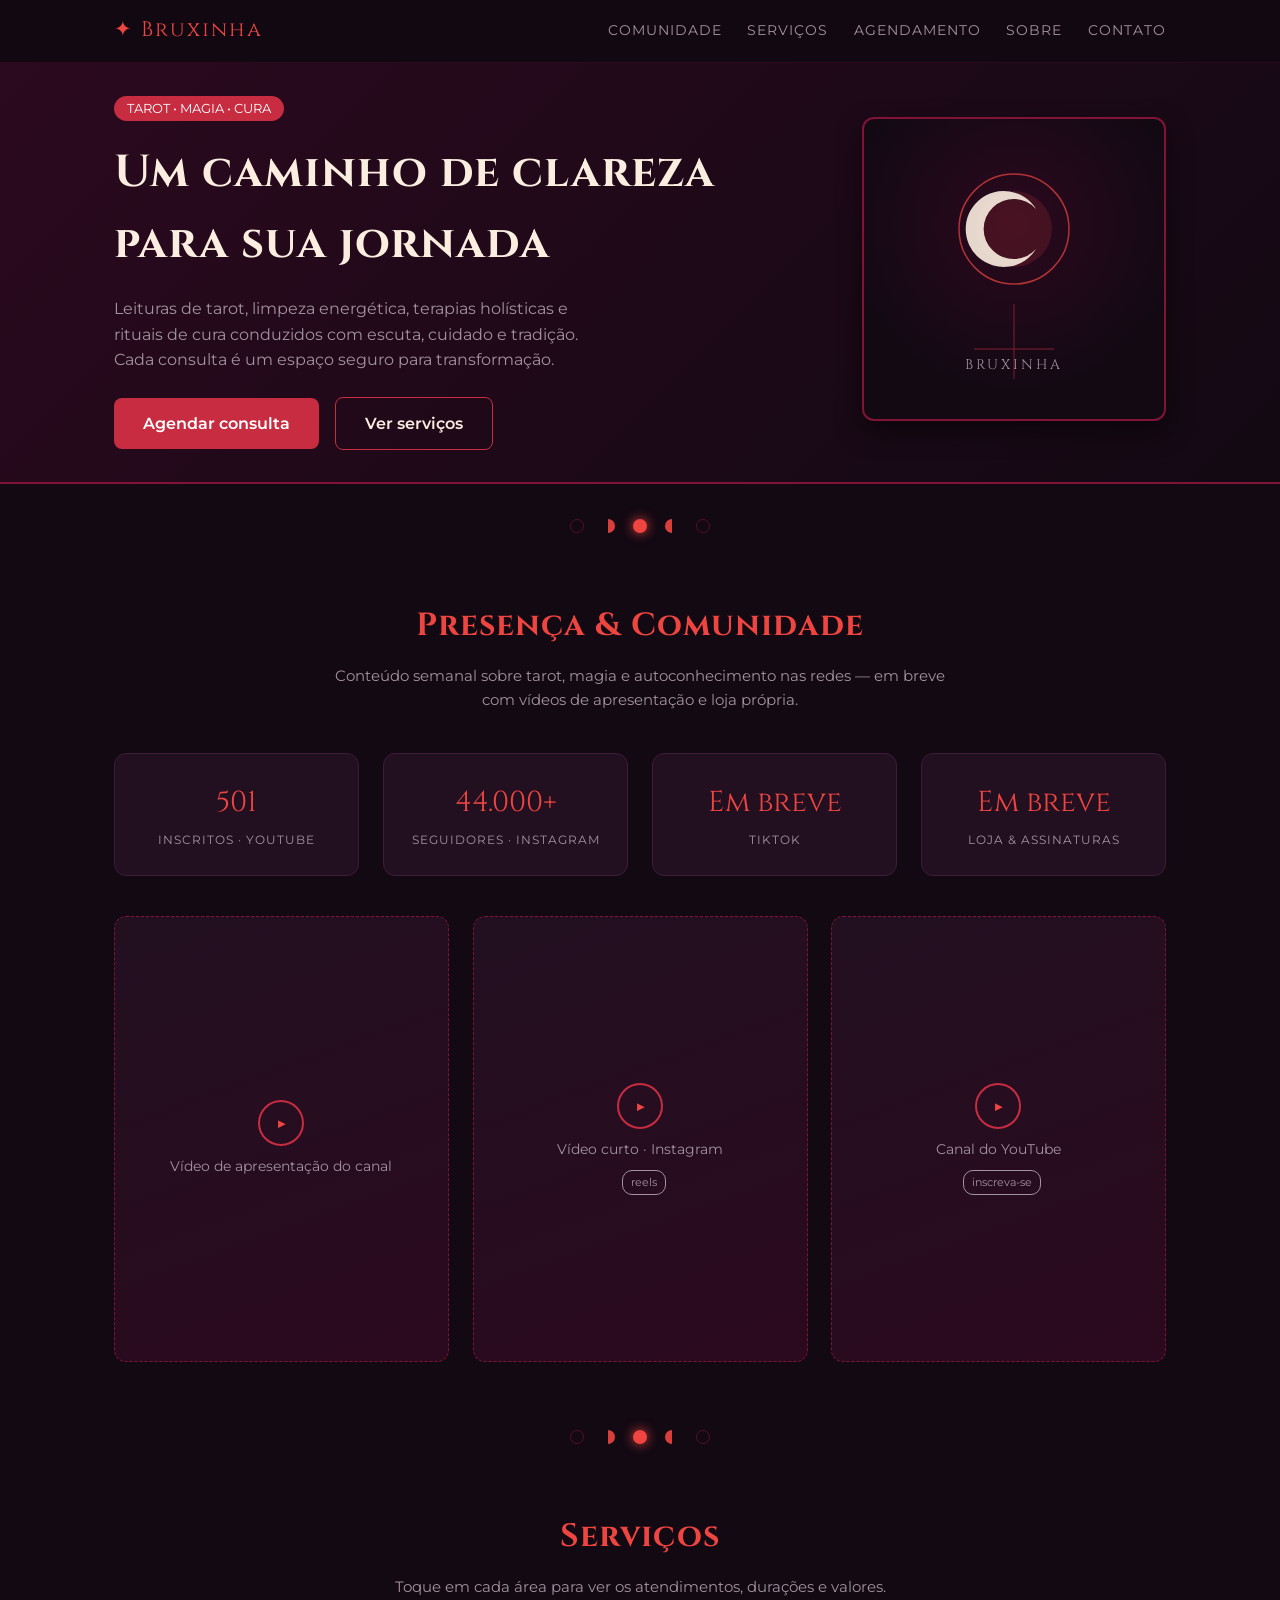
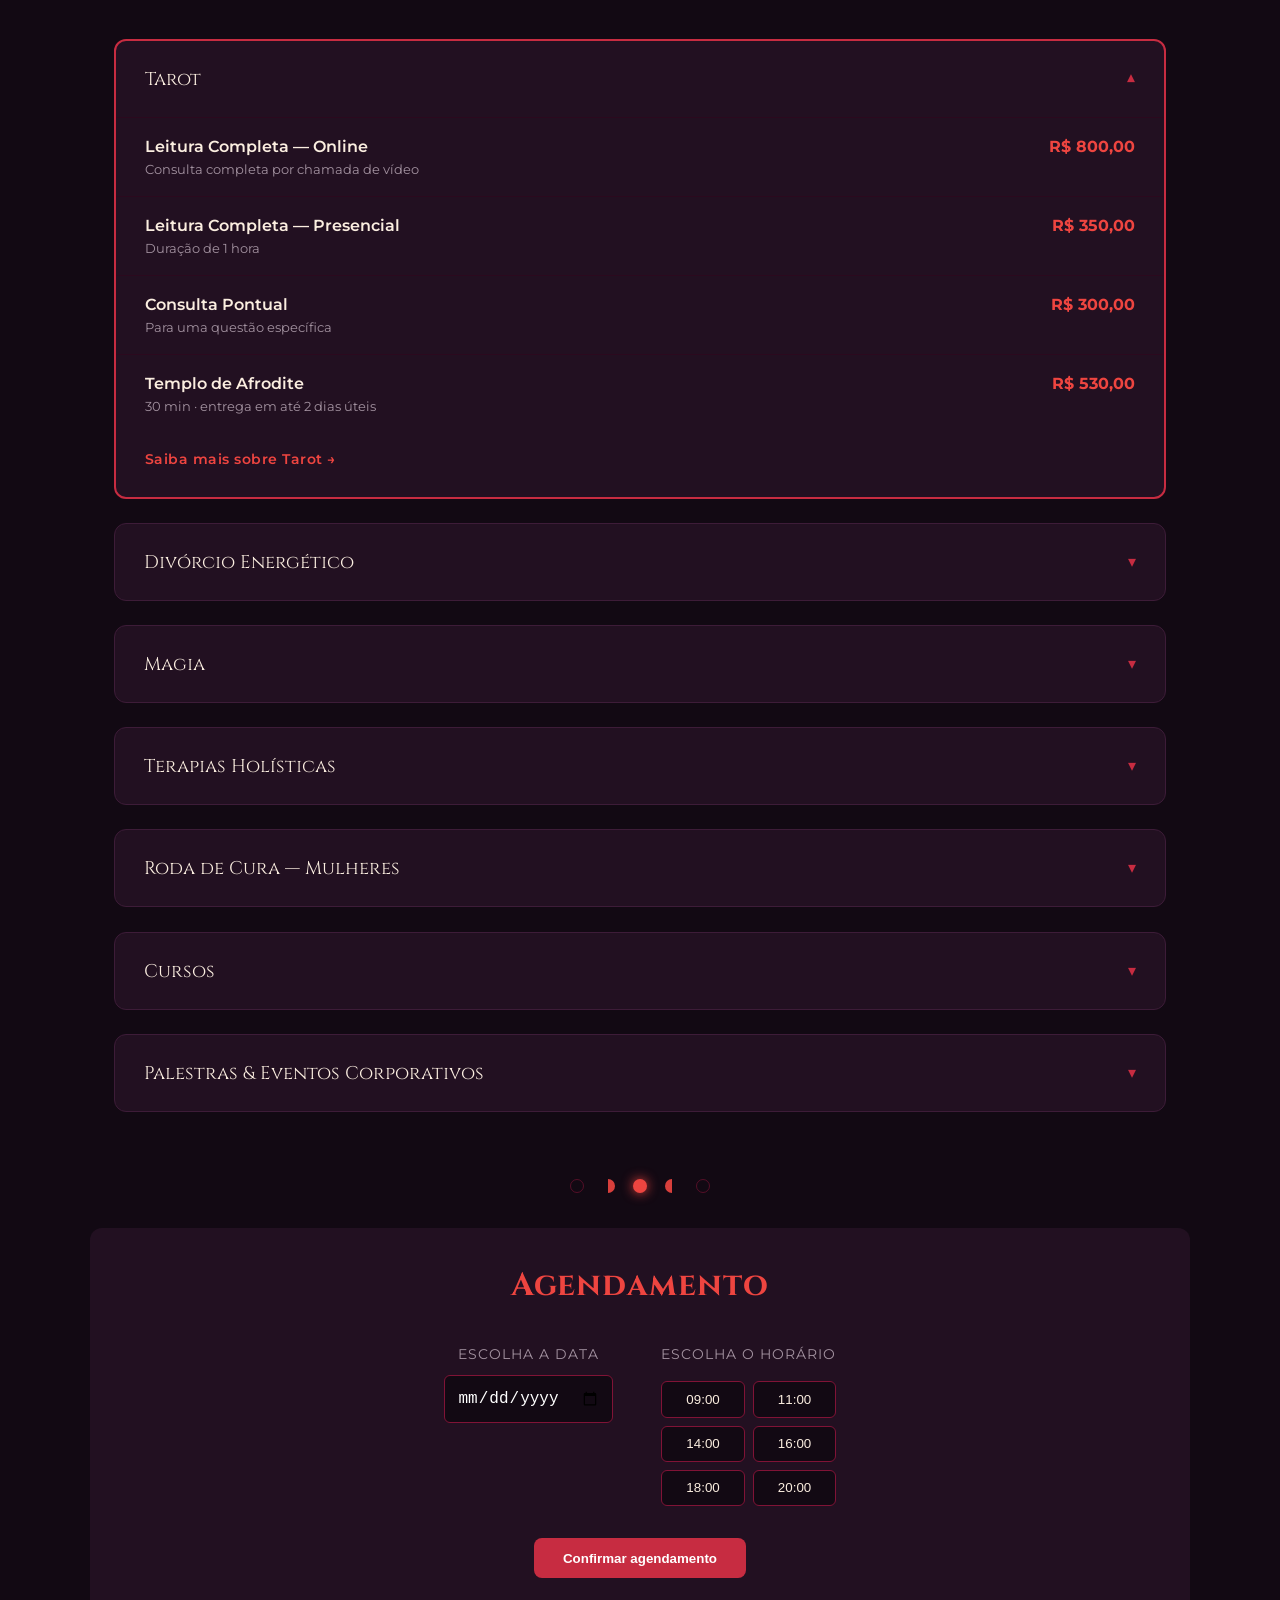
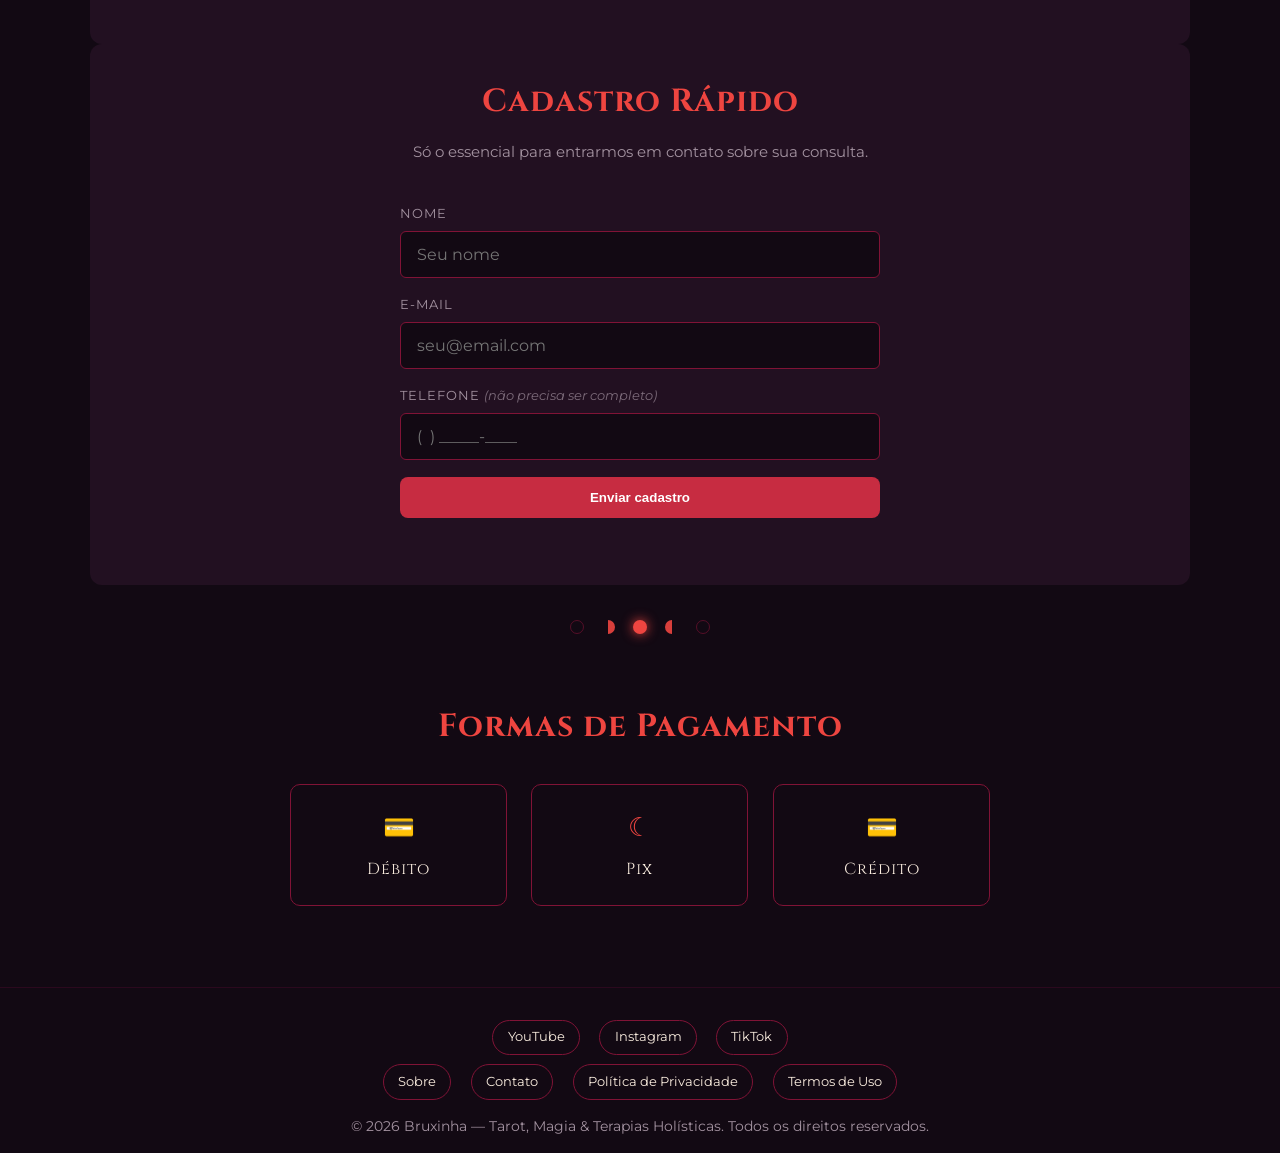
==== index.html @ 20f93f1f "Bruxinha front-end" ====
<!DOCTYPE html>
<html lang="pt-BR">
<head>
<meta charset="UTF-8">
<meta name="viewport" content="width=device-width, initial-scale=1.0">
<title>Bruxinha • Tarot, Magia & Terapias Holísticas</title>
<link rel="preconnect" href="https://fonts.googleapis.com">
<link href="https://fonts.googleapis.com/css2?family=Cinzel:wght@500;600;700&family=Montserrat:wght@400;500;600;700&display=swap" rel="stylesheet">
<link rel="stylesheet" href="style.css">
</head>
<body>

<header class="navbar">
  <div class="container">
    <div class="logo">✦ Bruxinha</div>
    <nav>
      <a href="#sobre">Comunidade</a>
      <a href="#servicos">Serviços</a>
      <a href="#agendamento">Agendamento</a>
      <a href="sobre.html">Sobre</a>
      <a href="contato.html">Contato</a>
    </nav>
  </div>
</header>

<!-- HERO / APRESENTAÇÃO -->
<section class="hero">
  <div class="container hero-content">
    <div class="hero-text">
      <span class="badge">Tarot • Magia • Cura</span>
      <h1>Um caminho de clareza para sua jornada</h1>
      <p style="color: var(--text-muted); max-width: 480px; margin-bottom: 1.5rem;">
        Leituras de tarot, limpeza energética, terapias holísticas e rituais de cura conduzidos com escuta,
        cuidado e tradição. Cada consulta é um espaço seguro para transformação.
      </p>
      <a href="#agendamento" class="btn-primary">Agendar consulta</a>
      <a href="#servicos" class="btn-secondary" style="margin-left: 0.8rem;">Ver serviços</a>
    </div>
    <div class="hero-image">
      <svg viewBox="0 0 300 300" width="100%" style="max-width:320px; border-radius:12px; border:2px solid var(--primary); box-shadow:0 10px 25px rgba(0,0,0,0.5); background: radial-gradient(circle at 50% 35%, #2b091e, #120913 70%);">
        <circle cx="150" cy="110" r="55" fill="none" stroke="#ee4540" stroke-width="1.5" opacity="0.7"/>
        <circle cx="150" cy="110" r="38" fill="#ee4540" opacity="0.15"/>
        <path d="M172 90 a38 38 0 1 0 0 40 a30 30 0 1 1 0 -40" fill="#fbeee0" opacity="0.9"/>
        <g stroke="#c72c41" stroke-width="1" opacity="0.6">
          <line x1="150" y1="185" x2="150" y2="260"/>
          <line x1="110" y1="230" x2="190" y2="230"/>
        </g>
        <text x="150" y="250" text-anchor="middle" font-family="Cinzel, serif" font-size="14" fill="#a392a0" letter-spacing="3">BRUXINHA</text>
      </svg>
    </div>
  </div>
</section>

<div class="moon-divider" aria-hidden="true">
  <span class="nova"></span><span class="crescente"></span><span class="cheia"></span><span class="minguante"></span><span class="nova"></span>
</div>

<!-- SOBRE / PRESENÇA DIGITAL -->
<section class="sobre container" id="sobre">
  <h2>Presença &amp; Comunidade</h2>
  <p class="secao-intro">Conteúdo semanal sobre tarot, magia e autoconhecimento nas redes — em breve com vídeos de apresentação e loja própria.</p>

  <div class="social-grid">
    <div class="social-card">
      <span class="numero" data-contador="501">501</span>
      <span class="rede">Inscritos · YouTube</span>
    </div>
    <div class="social-card">
      <span class="numero" data-contador="44000" data-contador-sufixo="+">44K</span>
      <span class="rede">Seguidores · Instagram</span>
    </div>
    <div class="social-card">
      <span class="numero">Em breve</span>
      <span class="rede">TikTok</span>
    </div>
    <div class="social-card">
      <span class="numero">Em breve</span>
      <span class="rede">Loja &amp; Assinaturas</span>
    </div>
  </div>

  <div class="video-grid">
    <div class="video-placeholder" data-video="https://youtu.be/aSD73FfRUK4?si=kQfmpgW71lmRr3pR" role="button" tabindex="0" aria-label="Abrir vídeo de apresentação do canal">
      <div class="play">▶</div>
      Vídeo de apresentação do canal
    </div>
    <div class="video-placeholder" data-video="https://www.instagram.com/bruxinhateresaferrini?igsh=dTQxaHF5ZGYxZDV3" role="button" tabindex="0" aria-label="Abrir perfil do Instagram">
      <div class="play">▶</div>
      Vídeo curto · Instagram <span class="status-em-breve">reels</span>
    </div>
    <div class="video-placeholder" data-video="https://youtube.com/@bruxinhateresaferrini?si=0c1Y6rR1ePp9T1QN" role="button" tabindex="0" aria-label="Abrir canal do YouTube">
      <div class="play">▶</div>
      Canal do YouTube <span class="status-em-breve">inscreva-se</span>
    </div>
  </div>
</section>

<div class="moon-divider" aria-hidden="true">
  <span class="nova"></span><span class="crescente"></span><span class="cheia"></span><span class="minguante"></span><span class="nova"></span>
</div>

<!-- SERVIÇOS -->
<section class="servicos container" id="servicos">
  <h2>Serviços</h2>
  <p class="secao-intro">Toque em cada área para ver os atendimentos, durações e valores.</p>

  <div class="cards-grid" id="lista-servicos" style="grid-template-columns: 1fr;">

    <!-- TAROT -->
    <div class="card-servico destaque">
      <button class="card-servico-header" data-toggle>
        Tarot
        <span class="chevron">▾</span>
      </button>
      <div class="sub-servicos">
        <div class="sub-item">
          <div><span class="nome-sub">Leitura Completa — Online</span><span class="detalhe-sub">Consulta completa por chamada de vídeo</span></div>
          <span class="preco-sub">R$ 800,00</span>
        </div>
        <div class="sub-item">
          <div><span class="nome-sub">Leitura Completa — Presencial</span><span class="detalhe-sub">Duração de 1 hora</span></div>
          <span class="preco-sub">R$ 350,00</span>
        </div>
        <div class="sub-item">
          <div><span class="nome-sub">Consulta Pontual</span><span class="detalhe-sub">Para uma questão específica</span></div>
          <span class="preco-sub">R$ 300,00</span>
        </div>
        <div class="sub-item">
          <div><span class="nome-sub">Templo de Afrodite</span><span class="detalhe-sub">30 min · entrega em até 2 dias úteis</span></div>
          <span class="preco-sub">R$ 530,00</span>
        </div>
        <a href="tarot.html" class="ver-mais">Saiba mais sobre Tarot →</a>
      </div>
    </div>

    <!-- DIVÓRCIO ENERGÉTICO -->
    <div class="card-servico">
      <button class="card-servico-header" data-toggle>
        Divórcio Energético
        <span class="chevron">▾</span>
      </button>
      <div class="sub-servicos">
        <div class="sub-item">
          <div><span class="nome-sub">Limpeza &amp; Divórcio de Campo Energético</span><span class="detalhe-sub">Trabalho conduzido ao longo de 23 dias</span></div>
          <span class="preco-sub">R$ 800,00</span>
        </div>
        <a href="divorcio-energetico.html" class="ver-mais">Saiba mais sobre Divórcio Energético →</a>
      </div>
    </div>

    <!-- MAGIA -->
    <div class="card-servico">
      <button class="card-servico-header" data-toggle>
        Magia
        <span class="chevron">▾</span>
      </button>
      <div class="sub-servicos">
        <div class="sub-item"><div><span class="nome-sub">Prosperidade</span></div><span class="preco-sub">Consultar</span></div>
        <div class="sub-item"><div><span class="nome-sub">Amor</span></div><span class="preco-sub">Consultar</span></div>
        <div class="sub-item"><div><span class="nome-sub">Saúde</span></div><span class="preco-sub">Consultar</span></div>
        <div class="sub-item"><div><span class="nome-sub">Banimento</span><span class="detalhe-sub">Descarga energética</span></div><span class="preco-sub">Consultar</span></div>
        <div class="aviso-magia">✳ Trabalhos de magia são realizados somente após consulta de Tarot.</div>
        <a href="magia.html" class="ver-mais">Saiba mais sobre Magia →</a>
      </div>
    </div>

    <!-- TERAPIAS HOLÍSTICAS -->
    <div class="card-servico">
      <button class="card-servico-header" data-toggle>
        Terapias Holísticas
        <span class="chevron">▾</span>
      </button>
      <div class="sub-servicos">
        <div class="sub-item"><div><span class="nome-sub">Reiki</span></div><span class="preco-sub">R$ 800,00 /sessão</span></div>
        <div class="sub-item"><div><span class="nome-sub">Terapia Floral</span></div><span class="preco-sub">R$ 800,00 /sessão</span></div>
        <div class="sub-item"><div><span class="nome-sub">Cromoterapia</span></div><span class="preco-sub">R$ 800,00 /sessão</span></div>
        <div class="sub-item"><div><span class="nome-sub">Equilíbrio de Chakras</span></div><span class="preco-sub">R$ 800,00 /sessão</span></div>
        <div class="aviso-magia">✳ Uma sessão pode englobar todas as técnicas acima.</div>
        <a href="terapias-holisticas.html" class="ver-mais">Saiba mais sobre Terapias Holísticas →</a>
      </div>
    </div>

    <!-- RODA DE CURA — MULHERES -->
    <div class="card-servico">
      <button class="card-servico-header" data-toggle>
        Roda de Cura — Mulheres
        <span class="chevron">▾</span>
      </button>
      <div class="sub-servicos">
        <div class="sub-item"><div><span class="nome-sub">Empoderamento</span></div><span class="preco-sub">R$ 800,00 /sessão</span></div>
        <div class="sub-item"><div><span class="nome-sub">Traumas Passados</span></div><span class="preco-sub">R$ 800,00 /sessão</span></div>
        <div class="sub-item"><div><span class="nome-sub">Relacionamento Abusivo</span></div><span class="preco-sub">R$ 800,00 /sessão</span></div>
        <div class="sub-item"><div><span class="nome-sub">Reprogramação Mental &amp; Ancestralidade</span></div><span class="preco-sub">R$ 800,00 /sessão</span></div>
        <div class="aviso-magia">✳ Uma sessão pode englobar todos os temas acima.</div>
        <a href="roda-de-cura-mulheres.html" class="ver-mais">Saiba mais sobre a Roda de Cura →</a>
      </div>
    </div>

    <!-- CURSOS -->
    <div class="card-servico">
      <button class="card-servico-header" data-toggle>
        Cursos
        <span class="chevron">▾</span>
      </button>
      <div class="sub-servicos">
        <div class="sub-item">
          <div><span class="nome-sub">Curso de Wicca</span><span class="detalhe-sub">Carga horária de 10 horas</span></div>
          <span class="preco-sub">R$ 6.200,00</span>
        </div>
        <div class="sub-item">
          <div><span class="nome-sub">Curso de Tarot</span><span class="detalhe-sub">Carga horária de 10 horas</span></div>
          <span class="preco-sub">R$ 6.200,00</span>
        </div>
        <a href="cursos.html" class="ver-mais">Saiba mais sobre os Cursos →</a>
      </div>
    </div>

    <!-- PALESTRAS E EVENTOS -->
    <div class="card-servico">
      <button class="card-servico-header" data-toggle>
        Palestras &amp; Eventos Corporativos
        <span class="chevron">▾</span>
      </button>
      <div class="sub-servicos">
        <div class="sub-item">
          <div><span class="nome-sub">Palestra / Evento Corporativo</span><span class="detalhe-sub">Evento de 6 horas</span></div>
          <span class="preco-sub">R$ 8.000,00</span>
        </div>
        <a href="palestras-eventos.html" class="ver-mais">Saiba mais sobre Palestras &amp; Eventos →</a>
      </div>
    </div>

  </div>
</section>

<div class="moon-divider" aria-hidden="true">
  <span class="nova"></span><span class="crescente"></span><span class="cheia"></span><span class="minguante"></span><span class="nova"></span>
</div>

<!-- AGENDAMENTO -->
<section class="agendamento container" id="agendamento">
  <h2>Agendamento</h2>
  <div class="agenda-wrapper">
    <div>
      <label for="data-consulta" style="display:block; margin-bottom:0.6rem; font-size:0.85rem; color:var(--text-muted); text-transform:uppercase; letter-spacing:1px;">Escolha a data</label>
      <input type="date" id="data-consulta" class="input-date">
    </div>
    <div>
      <label style="display:block; margin-bottom:0.6rem; font-size:0.85rem; color:var(--text-muted); text-transform:uppercase; letter-spacing:1px;">Escolha o horário</label>
      <div class="horarios-grid" id="horarios">
        <button type="button" class="btn-horario">09:00</button>
        <button type="button" class="btn-horario">11:00</button>
        <button type="button" class="btn-horario">14:00</button>
        <button type="button" class="btn-horario">16:00</button>
        <button type="button" class="btn-horario">18:00</button>
        <button type="button" class="btn-horario">20:00</button>
      </div>
    </div>
  </div>
  <button type="button" class="btn-confirmar" id="btn-confirmar-agenda">Confirmar agendamento</button>
  <p id="msg-agenda" style="margin-top:1rem; color: var(--gold); font-size:0.9rem; min-height: 1.2em;"></p>
</section>

<!-- CADASTRO -->
<section class="cadastro container" id="cadastro">
  <h2 style="text-align:center; margin-bottom:2rem; font-size:2rem; color:var(--gold);">Cadastro Rápido</h2>
  <p class="secao-intro">Só o essencial para entrarmos em contato sobre sua consulta.</p>
  <form class="form-cadastro" id="form-cadastro">
    <div class="form-group">
      <label for="nome">Nome</label>
      <input type="text" id="nome" name="nome" placeholder="Seu nome" required>
    </div>
    <div class="form-group">
      <label for="email">E-mail</label>
      <input type="email" id="email" name="email" placeholder="seu@email.com" required>
    </div>
    <div class="form-group">
      <label for="telefone">Telefone <span class="opcional">(não precisa ser completo)</span></label>
      <input type="tel" id="telefone" name="telefone" placeholder="(  ) _____-____">
    </div>
    <button type="submit" class="btn-primary">Enviar cadastro</button>
    <p id="msg-cadastro" style="color: var(--gold); font-size:0.9rem; min-height: 1.2em;"></p>
  </form>
</section>

<div class="moon-divider" aria-hidden="true">
  <span class="nova"></span><span class="crescente"></span><span class="cheia"></span><span class="minguante"></span><span class="nova"></span>
</div>

<!-- PAGAMENTO -->
<section class="container" id="pagamento">
  <h2 style="text-align:center; margin-bottom:2rem; font-size:2rem; color:var(--gold);">Formas de Pagamento</h2>
  <div class="payment-grid">
    <div class="payment-card">
      <span class="icone">💳</span>
      <span class="metodo">Débito</span>
    </div>
    <div class="payment-card">
      <span class="icone">☾</span>
      <span class="metodo">Pix</span>
    </div>
    <div class="payment-card">
      <span class="icone">💳</span>
      <span class="metodo">Crédito</span>
    </div>
  </div>
</section>

<footer>
  <div class="footer-socials">
    <a href="https://youtube.com/@bruxinhateresaferrini?si=0c1Y6rR1ePp9T1QN" target="_blank" rel="noopener">YouTube</a>
    <a href="https://www.instagram.com/bruxinhateresaferrini?igsh=dTQxaHF5ZGYxZDV3" target="_blank" rel="noopener">Instagram</a>
    <a href="https://www.tiktok.com/" target="_blank" rel="noopener">TikTok</a>
  </div>
  <div class="footer-socials" style="margin-top: -0.4rem;">
    <a href="sobre.html">Sobre</a>
    <a href="contato.html">Contato</a>
    <a href="privacidade.html">Política de Privacidade</a>
    <a href="termos.html">Termos de Uso</a>
  </div>
  <div class="container" style="padding: 0;">
    &copy; <span id="ano"></span> Bruxinha — Tarot, Magia &amp; Terapias Holísticas. Todos os direitos reservados.
  </div>
</footer>

<script src="script.js" defer></script>

</body>
</html>
---- style.css ----
/* RESET E VARIÁVEIS DE COR */
* {
  margin: 0;
  padding: 0;
  box-sizing: border-box;
}

:root {
  --bg-dark: #120913;
  --bg-card: #221021;
  --primary: #801336;
  --accent: #c72c41;
  --gold: #ee4540;
  --text-light: #fbeee0;
  --text-muted: #a392a0;
  --font-heading: 'Cinzel', serif;
  --font-body: 'Montserrat', sans-serif;
}

body {
  background-color: var(--bg-dark);
  color: var(--text-light);
  font-family: var(--font-body);
  line-height: 1.6;
}

.container {
  max-width: 1100px;
  margin: 0 auto;
  padding: 2rem 1.5rem;
}

h1, h2, h3 {
  font-family: var(--font-heading);
  letter-spacing: 1px;
}

/* HERO SECTION */
.hero {
  background: linear-gradient(135deg, #2b091e 0%, var(--bg-dark) 100%);
  border-bottom: 2px solid var(--primary);
}

.hero-content {
  display: flex;
  align-items: center;
  justify-content: space-between;
  gap: 2rem;
  flex-wrap: wrap;
}

.hero-text {
  flex: 1;
  min-width: 300px;
}

.hero-text h1 {
  font-size: 2.8rem;
  color: var(--text-light);
  margin: 1rem 0;
}

.badge {
  background-color: var(--accent);
  color: #fff;
  padding: 0.3rem 0.8rem;
  border-radius: 20px;
  font-size: 0.8rem;
  text-transform: uppercase;
}

.hero-image img {
  width: 100%;
  max-width: 350px;
  border-radius: 12px;
  box-shadow: 0 10px 25px rgba(0,0,0,0.5);
  border: 2px solid var(--primary);
}

/* BOTOES */
.btn-primary, .btn-secondary, .btn-confirmar {
  display: inline-block;
  padding: 0.8rem 1.8rem;
  border-radius: 8px;
  text-decoration: none;
  font-weight: 600;
  transition: 0.3s;
  cursor: pointer;
  border: none;
}

.btn-primary, .btn-confirmar {
  background-color: var(--accent);
  color: #fff;
}

.btn-primary:hover, .btn-confirmar:hover {
  background-color: var(--gold);
}

.btn-secondary {
  background-color: transparent;
  color: var(--text-light);
  border: 1px solid var(--accent);
}

.btn-secondary:hover {
  background-color: var(--accent);
}

/* CARDS DE SERVIÇOS */
.servicos h2, .sobre h2, .agendamento h2 {
  text-align: center;
  margin-bottom: 2rem;
  font-size: 2rem;
  color: var(--gold);
}

.cards-grid {
  display: grid;
  grid-template-columns: repeat(auto-fit, minmax(280px, 1fr));
  gap: 1.5rem;
}

.card {
  background-color: var(--bg-card);
  padding: 2rem;
  border-radius: 12px;
  border: 1px solid #3d1c38;
  display: flex;
  flex-direction: column;
  justify-content: space-between;
  position: relative;
}

.card.destaque {
  border: 2px solid var(--accent);
  transform: scale(1.02);
}

.tag-pop {
  position: absolute;
  top: -12px;
  right: 20px;
  background-color: var(--accent);
  font-size: 0.75rem;
  padding: 0.2rem 0.6rem;
  border-radius: 10px;
}

.card h3 { margin-bottom: 0.8rem; }
.card .descricao { color: var(--text-muted); font-size: 0.95rem; margin-bottom: 1rem; }
.card .duracao { display: block; font-size: 0.85rem; margin-bottom: 0.5rem; }
.card .preco { font-size: 1.6rem; font-weight: 700; color: var(--gold); margin-bottom: 1.5rem; }

/* AGENDAMENTO */
.agendamento {
  background-color: var(--bg-card);
  border-radius: 12px;
  text-align: center;
}

.agenda-wrapper {
  display: flex;
  justify-content: center;
  gap: 3rem;
  flex-wrap: wrap;
  margin-bottom: 2rem;
}

.input-date {
  padding: 0.8rem;
  border-radius: 6px;
  border: 1px solid var(--primary);
  background-color: var(--bg-dark);
  color: #fff;
  font-size: 1rem;
}

.horarios-grid {
  display: grid;
  grid-template-columns: repeat(2, 1fr);
  gap: 0.5rem;
  margin-top: 1rem;
}

.btn-horario {
  padding: 0.6rem 1rem;
  background-color: var(--bg-dark);
  border: 1px solid var(--primary);
  color: var(--text-light);
  border-radius: 6px;
  cursor: pointer;
}

.btn-horario:hover, .btn-horario:focus {
  background-color: var(--accent);
  border-color: var(--accent);
}

/* FOOTER */
footer {
  text-align: center;
  font-size: 0.85rem;
  color: var(--text-muted);
  border-top: 1px solid #2b091e;
  margin-top: 3rem;
  padding: 2rem 1.5rem 1rem;
}

footer .footer-socials {
  display: flex;
  justify-content: center;
  gap: 1.2rem;
  margin-bottom: 1rem;
}

footer .footer-socials a {
  color: var(--text-light);
  text-decoration: none;
  border: 1px solid var(--primary);
  padding: 0.4rem 0.9rem;
  border-radius: 20px;
  font-size: 0.8rem;
  transition: 0.3s;
}

footer .footer-socials a:hover {
  background-color: var(--primary);
}

/* ================================
   EXTENSÕES — NAV
=================================== */
.navbar {
  position: sticky;
  top: 0;
  z-index: 50;
  background-color: rgba(18, 9, 19, 0.9);
  backdrop-filter: blur(6px);
  border-bottom: 1px solid #2b091e;
}

.navbar .container {
  padding: 0.9rem 1.5rem;
  display: flex;
  align-items: center;
  justify-content: space-between;
  gap: 1rem;
  flex-wrap: wrap;
}

.navbar .logo {
  font-family: var(--font-heading);
  font-size: 1.3rem;
  color: var(--gold);
  letter-spacing: 2px;
}

.navbar nav {
  display: flex;
  gap: 1.6rem;
  flex-wrap: wrap;
}

.navbar nav a {
  color: var(--text-muted);
  text-decoration: none;
  font-size: 0.85rem;
  text-transform: uppercase;
  letter-spacing: 1px;
  transition: 0.3s;
}

.navbar nav a:hover {
  color: var(--gold);
}

/* ================================
   DIVISOR DE FASES DA LUA (assinatura)
=================================== */
.moon-divider {
  display: flex;
  justify-content: center;
  align-items: center;
  gap: 1.1rem;
  padding: 2.2rem 0;
}

.moon-divider span {
  width: 14px;
  height: 14px;
  border-radius: 50%;
  background: var(--gold);
  opacity: 0.25;
}

.moon-divider span.cheia { opacity: 1; box-shadow: 0 0 12px var(--gold); }
.moon-divider span.crescente { background: linear-gradient(90deg, transparent 50%, var(--gold) 50%); opacity: 0.9;}
.moon-divider span.minguante { background: linear-gradient(270deg, transparent 50%, var(--gold) 50%); opacity: 0.9;}
.moon-divider span.nova { background: transparent; border: 1px solid var(--primary); opacity: 0.6; }

/* ================================
   SOBRE / PRESENÇA DIGITAL
=================================== */
.social-grid {
  display: grid;
  grid-template-columns: repeat(auto-fit, minmax(220px, 1fr));
  gap: 1.5rem;
  margin-bottom: 2.5rem;
}

.social-card {
  background-color: var(--bg-card);
  border: 1px solid #3d1c38;
  border-radius: 12px;
  padding: 1.6rem;
  text-align: center;
}

.social-card .numero {
  font-family: var(--font-heading);
  font-size: 1.8rem;
  color: var(--gold);
  display: block;
}

.social-card .rede {
  text-transform: uppercase;
  letter-spacing: 1px;
  font-size: 0.75rem;
  color: var(--text-muted);
  display: block;
  margin-top: 0.3rem;
}

.video-grid {
  display: grid;
  grid-template-columns: repeat(auto-fit, minmax(240px, 1fr));
  gap: 1.5rem;
}

.video-placeholder {
  aspect-ratio: 9 / 12;
  background: linear-gradient(160deg, var(--bg-card), #2b091e);
  border: 1px dashed var(--primary);
  border-radius: 12px;
  display: flex;
  align-items: center;
  justify-content: center;
  flex-direction: column;
  gap: 0.6rem;
  color: var(--text-muted);
  font-size: 0.85rem;
  text-align: center;
  padding: 1rem;
}

.video-placeholder .play {
  width: 46px;
  height: 46px;
  border-radius: 50%;
  border: 2px solid var(--accent);
  display: flex;
  align-items: center;
  justify-content: center;
  color: var(--gold);
  font-size: 1.1rem;
}

/* ================================
   ACCORDION DE SERVIÇOS
=================================== */
.card-servico {
  background-color: var(--bg-card);
  border: 1px solid #3d1c38;
  border-radius: 12px;
  overflow: hidden;
}

.card-servico.destaque { border: 2px solid var(--accent); }

.card-servico-header {
  width: 100%;
  background: none;
  border: none;
  color: var(--text-light);
  padding: 1.6rem 1.8rem;
  display: flex;
  align-items: center;
  justify-content: space-between;
  cursor: pointer;
  text-align: left;
  font-family: var(--font-heading);
  font-size: 1.15rem;
}

.card-servico-header .chevron {
  color: var(--accent);
  transition: transform 0.3s ease;
  font-size: 1rem;
}

.card-servico.aberto .chevron { transform: rotate(180deg); }

.card-servico .nota {
  display: block;
  font-family: var(--font-body);
  font-size: 0.78rem;
  color: var(--text-muted);
  font-weight: 400;
  margin-top: 0.3rem;
  letter-spacing: 0;
  text-transform: none;
}

.sub-servicos {
  max-height: 0;
  overflow: hidden;
  transition: max-height 0.4s ease;
}

.card-servico.aberto .sub-servicos {
  max-height: 1200px;
}

.sub-item {
  padding: 1rem 1.8rem;
  border-top: 1px solid #2b091e;
  display: flex;
  justify-content: space-between;
  align-items: baseline;
  gap: 1rem;
  flex-wrap: wrap;
}

.sub-item .nome-sub {
  font-weight: 600;
}

.sub-item .detalhe-sub {
  color: var(--text-muted);
  font-size: 0.8rem;
  display: block;
}

.sub-item .preco-sub {
  color: var(--gold);
  font-weight: 700;
  white-space: nowrap;
}

.aviso-magia {
  padding: 1rem 1.8rem 1.4rem;
  color: var(--accent);
  font-size: 0.8rem;
  font-style: italic;
  border-top: 1px solid #2b091e;
}

.ver-mais {
  display: block;
  padding: 1rem 1.8rem 1.6rem;
  color: var(--gold);
  font-size: 0.85rem;
  text-decoration: none;
  font-weight: 600;
  letter-spacing: 0.5px;
}

.ver-mais:hover { text-decoration: underline; }

/* ================================
   FORMULÁRIO DE CADASTRO
=================================== */
.cadastro {
  background-color: var(--bg-card);
  border-radius: 12px;
}

.form-cadastro {
  max-width: 480px;
  margin: 0 auto;
  display: flex;
  flex-direction: column;
  gap: 1.1rem;
}

.form-group {
  display: flex;
  flex-direction: column;
  gap: 0.4rem;
  text-align: left;
}

.form-group label {
  font-size: 0.8rem;
  text-transform: uppercase;
  letter-spacing: 1px;
  color: var(--text-muted);
}

.form-group input {
  padding: 0.8rem 1rem;
  border-radius: 6px;
  border: 1px solid var(--primary);
  background-color: var(--bg-dark);
  color: var(--text-light);
  font-family: var(--font-body);
  font-size: 1rem;
}

.form-group input:focus {
  outline: none;
  border-color: var(--accent);
}

.form-group .opcional {
  font-style: italic;
  text-transform: none;
  letter-spacing: 0;
  opacity: 0.7;
}

/* ================================
   PAGAMENTO
=================================== */
.payment-grid {
  display: grid;
  grid-template-columns: repeat(auto-fit, minmax(180px, 1fr));
  gap: 1.5rem;
  max-width: 700px;
  margin: 0 auto;
}

.payment-card {
  background-color: var(--bg-dark);
  border: 1px solid var(--primary);
  border-radius: 10px;
  padding: 1.4rem;
  text-align: center;
}

.payment-card .icone {
  font-size: 1.6rem;
  color: var(--gold);
  display: block;
  margin-bottom: 0.5rem;
}

.payment-card .metodo {
  font-family: var(--font-heading);
  letter-spacing: 1px;
}

/* ================================
   UTILIDADES / RESPONSIVO
=================================== */
.secao-intro {
  text-align: center;
  color: var(--text-muted);
  max-width: 620px;
  margin: -1.2rem auto 2.5rem;
  font-size: 0.95rem;
}

.status-em-breve {
  font-size: 0.7rem;
  color: var(--text-muted);
  border: 1px solid var(--text-muted);
  padding: 0.15rem 0.5rem;
  border-radius: 10px;
  margin-left: 0.5rem;
}

/* ================================
   MENU MOBILE (hambúrguer)
=================================== */
.menu-toggle {
  display: none;
  flex-direction: column;
  gap: 5px;
  background: none;
  border: none;
  cursor: pointer;
  padding: 6px;
}

.menu-toggle span {
  display: block;
  width: 24px;
  height: 2px;
  background-color: var(--gold);
  border-radius: 2px;
  transition: transform 0.3s ease, opacity 0.3s ease;
}

@media (max-width: 780px) {
  .menu-toggle {
    display: flex;
  }

  .navbar nav {
    display: none;
    flex-direction: column;
    width: 100%;
    gap: 0.4rem;
    padding: 0.8rem 0 0.4rem;
  }

  .menu-aberto .navbar nav {
    display: flex;
  }

  .menu-aberto .menu-toggle span:nth-child(1) { transform: translateY(7px) rotate(45deg); }
  .menu-aberto .menu-toggle span:nth-child(2) { opacity: 0; }
  .menu-aberto .menu-toggle span:nth-child(3) { transform: translateY(-7px) rotate(-45deg); }
}

/* ================================
   SCROLL REVEAL
=================================== */
.reveal {
  opacity: 0;
  transform: translateY(24px);
  transition: opacity 0.7s ease, transform 0.7s ease;
  will-change: opacity, transform;
}

.reveal-visivel {
  opacity: 1;
  transform: translateY(0);
}

/* ================================
   MODAL DE VÍDEO
=================================== */
.modal-video {
  display: none;
  position: fixed;
  inset: 0;
  z-index: 200;
  background-color: rgba(10, 4, 12, 0.92);
  backdrop-filter: blur(4px);
  align-items: center;
  justify-content: center;
  padding: 1.5rem;
}

.modal-video.aberto {
  display: flex;
  animation: modalFadeIn 0.3s ease;
}

@keyframes modalFadeIn {
  from { opacity: 0; }
  to { opacity: 1; }
}

.modal-video-content {
  position: relative;
  width: 100%;
  max-width: 860px;
  background-color: var(--bg-card);
  border: 1px solid var(--primary);
  border-radius: 14px;
  padding: 1rem;
  box-shadow: 0 20px 60px rgba(0, 0, 0, 0.6);
}

.modal-video-close {
  position: absolute;
  top: -16px;
  right: -16px;
  width: 38px;
  height: 38px;
  border-radius: 50%;
  background-color: var(--accent);
  border: 2px solid var(--bg-card);
  color: #fff;
  font-size: 1.3rem;
  line-height: 1;
  cursor: pointer;
  z-index: 2;
  transition: background-color 0.3s ease, transform 0.3s ease;
}

.modal-video-close:hover {
  background-color: var(--gold);
  transform: rotate(90deg);
}

.modal-video-embed {
  position: relative;
  aspect-ratio: 16 / 9;
  border-radius: 8px;
  overflow: hidden;
  background-color: #000;
}

.modal-video-embed iframe {
  position: absolute;
  inset: 0;
  width: 100%;
  height: 100%;
  border: 0;
}

.modal-video-error {
  color: var(--text-muted);
  text-align: center;
  padding: 2rem;
}

/* ================================
   BOTÃO VOLTAR AO TOPO
=================================== */
.btn-topo {
  position: fixed;
  right: 1.4rem;
  bottom: 1.4rem;
  width: 46px;
  height: 46px;
  border-radius: 50%;
  background-color: var(--accent);
  color: #fff;
  font-size: 1.2rem;
  border: 2px solid var(--gold);
  cursor: pointer;
  opacity: 0;
  visibility: hidden;
  transform: translateY(12px);
  transition: opacity 0.3s ease, transform 0.3s ease, visibility 0.3s ease;
  z-index: 150;
  box-shadow: 0 8px 20px rgba(0, 0, 0, 0.4);
}

.btn-topo.visivel {
  opacity: 1;
  visibility: visible;
  transform: translateY(0);
}

.btn-topo:hover {
  background-color: var(--gold);
  border-color: var(--accent);
}

/* ================================
   HORÁRIO SELECIONADO
=================================== */
.btn-horario.selecionado {
  background-color: var(--accent);
  border-color: var(--accent);
  color: #fff;
  box-shadow: 0 0 0 2px rgba(199, 44, 65, 0.35);
}

/* ================================
   VÍDEO PLACEHOLDER CLICÁVEL
=================================== */
.video-placeholder {
  cursor: pointer;
  transition: transform 0.3s ease, border-color 0.3s ease, box-shadow 0.3s ease;
}

.video-placeholder:hover,
.video-placeholder:focus-visible {
  border-color: var(--accent);
  border-style: solid;
  transform: translateY(-4px);
  box-shadow: 0 12px 28px rgba(0, 0, 0, 0.45);
  outline: none;
}

.video-placeholder:hover .play {
  background-color: var(--accent);
  color: #fff;
  transform: scale(1.1);
}

.video-placeholder .play {
  transition: background-color 0.3s ease, transform 0.3s ease, color 0.3s ease;
}

/* ================================
   CONTEÚDO EDUCACIONAL DAS PÁGINAS
=================================== */
.secao-titulo {
  color: var(--gold);
  font-size: 1.7rem;
  margin: 2.6rem 0 0.6rem;
}

.artigo-lead {
  color: var(--text-muted);
  font-size: 1.02rem;
  line-height: 1.75;
  margin-bottom: 1.5rem;
}

.bloco {
  background-color: var(--bg-card);
  border: 1px solid #3d1c38;
  border-radius: 12px;
  padding: 1.6rem 1.8rem;
  margin: 1.6rem 0;
}

.bloco h3 {
  color: var(--gold);
  font-size: 1.15rem;
  margin-bottom: 0.9rem;
}

.bloco p {
  color: var(--text-muted);
  font-size: 0.95rem;
  line-height: 1.7;
  margin-bottom: 0.8rem;
}

.bloco p:last-child { margin-bottom: 0; }

.info-box {
  background: linear-gradient(135deg, rgba(199,44,65,0.1), rgba(238,69,64,0.04));
  border-left: 4px solid var(--accent);
  border-radius: 8px;
  padding: 1.1rem 1.4rem;
  margin: 1.5rem 0;
}

.info-box p {
  color: var(--text-muted);
  font-size: 0.92rem;
  line-height: 1.65;
  margin: 0;
}

.lista-checks {
  list-style: none;
  display: flex;
  flex-direction: column;
  gap: 0.7rem;
  margin: 1rem 0;
}

.lista-checks li {
  color: var(--text-muted);
  font-size: 0.95rem;
  line-height: 1.6;
  padding-left: 1.6rem;
  position: relative;
}

.lista-checks li::before {
  content: "✦";
  color: var(--accent);
  position: absolute;
  left: 0;
}

.lista-num {
  list-style: none;
  counter-reset: passo;
  display: flex;
  flex-direction: column;
  gap: 1.2rem;
  margin: 1.2rem 0;
}

.lista-num li {
  counter-increment: passo;
  color: var(--text-muted);
  font-size: 0.95rem;
  line-height: 1.6;
  padding-left: 2.8rem;
  position: relative;
}

.lista-num li::before {
  content: counter(passo, decimal-leading-zero);
  font-family: var(--font-heading);
  color: var(--gold);
  font-size: 1.15rem;
  position: absolute;
  left: 0;
  top: 0;
}

.grid-2 {
  display: grid;
  grid-template-columns: 1fr 1fr;
  gap: 1.5rem;
}

@media (max-width: 780px) {
  .grid-2 { grid-template-columns: 1fr; }
}

/* FAQ */
.faq-wrap {
  display: flex;
  flex-direction: column;
  gap: 0.8rem;
  margin: 1.5rem 0;
}

.faq-item { overflow: hidden; }

.faq-item .card-servico-header {
  padding: 1.1rem 1.4rem;
  font-family: var(--font-body);
  font-size: 0.95rem;
  font-weight: 600;
}

.faq-item .sub-servicos {
  max-height: 0;
  overflow: hidden;
  transition: max-height 0.4s ease;
}

.faq-item.aberto .sub-servicos { max-height: 3000px; }

.faq-item .faq-resposta {
  padding: 0.2rem 1.4rem 1.3rem;
  color: var(--text-muted);
  font-size: 0.92rem;
  line-height: 1.75;
}

.faq-item .faq-resposta strong { color: var(--text-light); }

/* Glossário */
.glossario { margin: 1.5rem 0; }

.glossario dt {
  color: var(--gold);
  font-weight: 700;
  font-size: 0.95rem;
  margin-top: 1rem;
}

.glossario dd {
  color: var(--text-muted);
  font-size: 0.92rem;
  line-height: 1.6;
  margin: 0.25rem 0 0 0;
}

@media (prefers-reduced-motion: reduce) {
  .card-servico-header .chevron,
  .sub-servicos,
  .reveal,
  .video-placeholder,
  .video-placeholder .play,
  .btn-topo,
  .faq-item .sub-servicos {
    transition: none;
  }
}

@media (max-width: 640px) {
  .hero-text h1 { font-size: 2.1rem; }
  .agenda-wrapper { gap: 1.5rem; }
  .navbar nav { gap: 1rem; justify-content: center; width: 100%; }
}

/* ================================
   PÁGINAS INTERNAS DE SERVIÇO
=================================== */
.breadcrumb {
  font-size: 0.8rem;
  color: var(--text-muted);
  margin-bottom: 1rem;
}

.breadcrumb a {
  color: var(--text-muted);
  text-decoration: none;
}

.breadcrumb a:hover { color: var(--gold); }

.page-hero {
  background: linear-gradient(135deg, #2b091e 0%, var(--bg-dark) 100%);
  border-bottom: 2px solid var(--primary);
  text-align: center;
}

.page-hero .eyebrow {
  color: var(--accent);
  text-transform: uppercase;
  letter-spacing: 2px;
  font-size: 0.8rem;
  display: block;
  margin-bottom: 0.6rem;
}

.page-hero h1 {
  font-size: 2.4rem;
  margin-bottom: 1rem;
}

.page-hero p {
  color: var(--text-muted);
  max-width: 560px;
  margin: 0 auto 1.6rem;
}

.processo-grid {
  display: grid;
  grid-template-columns: repeat(auto-fit, minmax(200px, 1fr));
  gap: 1.5rem;
  margin: 2rem 0 3rem;
}

.processo-step {
  background-color: var(--bg-card);
  border: 1px solid #3d1c38;
  border-radius: 12px;
  padding: 1.6rem;
}

.processo-step .num {
  font-family: var(--font-heading);
  font-size: 1.6rem;
  color: var(--accent);
  display: block;
  margin-bottom: 0.6rem;
}

.processo-step h3 { font-size: 1rem; margin-bottom: 0.4rem; }
.processo-step p { color: var(--text-muted); font-size: 0.88rem; }

.tabela-precos {
  background-color: var(--bg-card);
  border: 1px solid #3d1c38;
  border-radius: 12px;
  overflow: hidden;
  margin: 2rem 0;
}

.tabela-precos .linha {
  display: flex;
  justify-content: space-between;
  align-items: baseline;
  gap: 1rem;
  flex-wrap: wrap;
  padding: 1.2rem 1.8rem;
  border-top: 1px solid #2b091e;
}

.tabela-precos .linha:first-child { border-top: none; }
.tabela-precos .nome-sub { font-weight: 600; }
.tabela-precos .detalhe-sub { color: var(--text-muted); font-size: 0.8rem; display: block; }
.tabela-precos .preco-sub { color: var(--gold); font-weight: 700; white-space: nowrap; }

.relacionados-grid {
  display: grid;
  grid-template-columns: repeat(auto-fit, minmax(200px, 1fr));
  gap: 1.2rem;
  margin-top: 1.5rem;
}

.relacionado-card {
  background-color: var(--bg-card);
  border: 1px solid #3d1c38;
  border-radius: 10px;
  padding: 1.2rem 1.4rem;
  text-decoration: none;
  color: var(--text-light);
  font-family: var(--font-heading);
  font-size: 0.95rem;
  transition: 0.3s;
  display: block;
}

.relacionado-card:hover {
  border-color: var(--accent);
  color: var(--gold);
}

.cta-final {
  text-align: center;
  padding: 3rem 1.5rem;
  background-color: var(--bg-card);
  border-radius: 12px;
  margin: 3rem auto;
  max-width: 1100px;
}

.cta-final h2 { color: var(--gold); margin-bottom: 0.8rem; }
.cta-final p { color: var(--text-muted); margin-bottom: 1.6rem; max-width: 480px; margin-left: auto; margin-right: auto; }

/* ================================
   PÁGINAS INSTITUCIONAIS
=================================== */
.legal h2 {
  color: var(--gold);
  font-size: 1.3rem;
  margin: 2rem 0 0.8rem;
}

.legal h2:first-child { margin-top: 0; }

.legal p, .legal li {
  color: var(--text-muted);
  font-size: 0.92rem;
  margin-bottom: 0.8rem;
}

.legal ul { padding-left: 1.4rem; }
.legal strong { color: var(--text-light); }

.atualizado {
  font-size: 0.8rem;
  color: var(--text-muted);
  font-style: italic;
  margin-bottom: 2rem;
  display: block;
}

.bio-grid {
  display: flex;
  gap: 2.5rem;
  align-items: flex-start;
  flex-wrap: wrap;
}

.bio-texto { flex: 1.4; min-width: 280px; }
.bio-texto p { color: var(--text-muted); margin-bottom: 1rem; }

.bio-selo {
  flex: 1;
  min-width: 240px;
  background-color: var(--bg-card);
  border: 1px solid #3d1c38;
  border-radius: 12px;
  padding: 1.6rem;
}

.bio-selo h3 { color: var(--gold); font-size: 1rem; margin-bottom: 1rem; }
.bio-selo ul { list-style: none; display: flex; flex-direction: column; gap: 0.7rem; }
.bio-selo li { color: var(--text-muted); font-size: 0.88rem; padding-left: 1.2rem; position: relative; }
.bio-selo li::before { content: "✦"; color: var(--accent); position: absolute; left: 0; }

.contato-grid {
  display: grid;
  grid-template-columns: 1fr 1fr;
  gap: 2.5rem;
}

@media (max-width: 780px) {
  .contato-grid { grid-template-columns: 1fr; }
  .bio-grid { flex-direction: column; }
}

.contato-info .item-contato {
  margin-bottom: 1.6rem;
}

.contato-info .item-contato .rotulo {
  text-transform: uppercase;
  letter-spacing: 1px;
  font-size: 0.75rem;
  color: var(--text-muted);
  display: block;
  margin-bottom: 0.3rem;
}

.contato-info .item-contato .valor {
  color: var(--text-light);
  font-size: 1rem;
}

.form-cadastro textarea {
  padding: 0.8rem 1rem;
  border-radius: 6px;
  border: 1px solid var(--primary);
  background-color: var(--bg-dark);
  color: var(--text-light);
  font-family: var(--font-body);
  font-size: 1rem;
  resize: vertical;
  min-height: 120px;
}
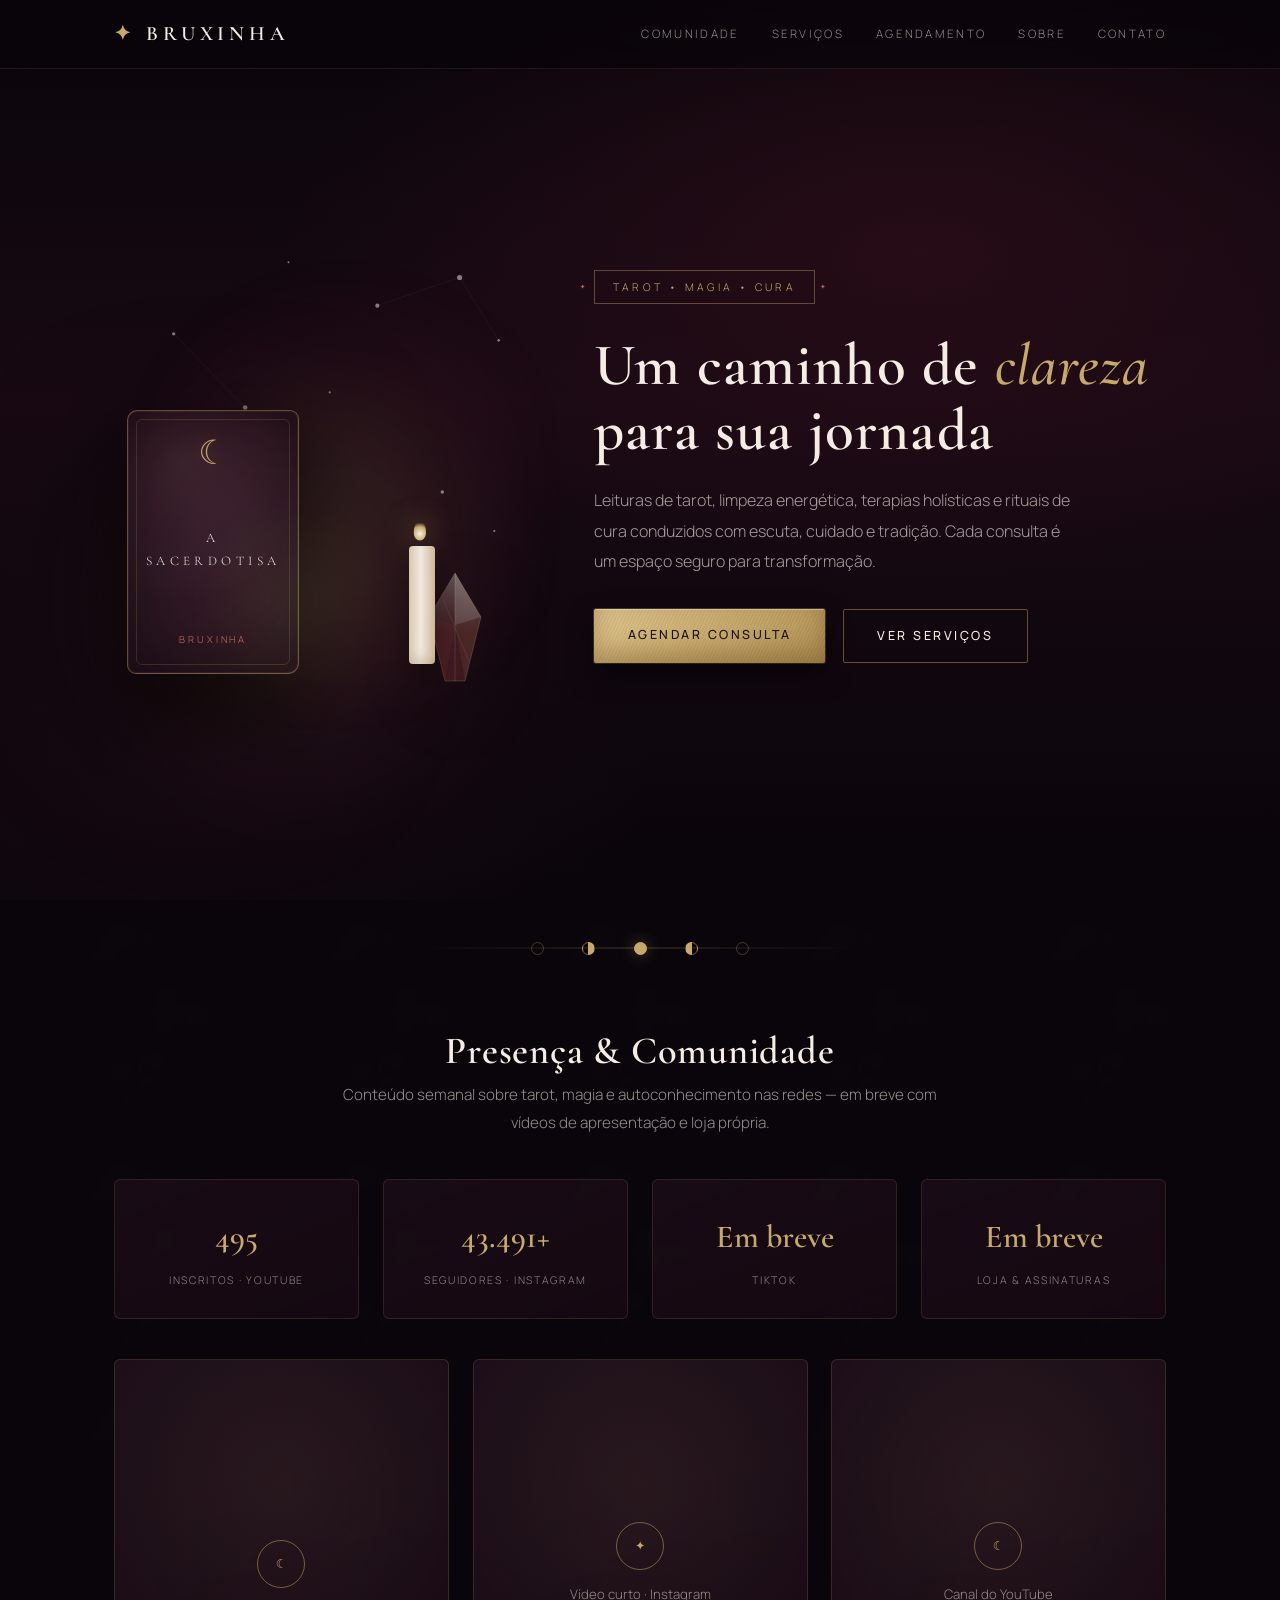
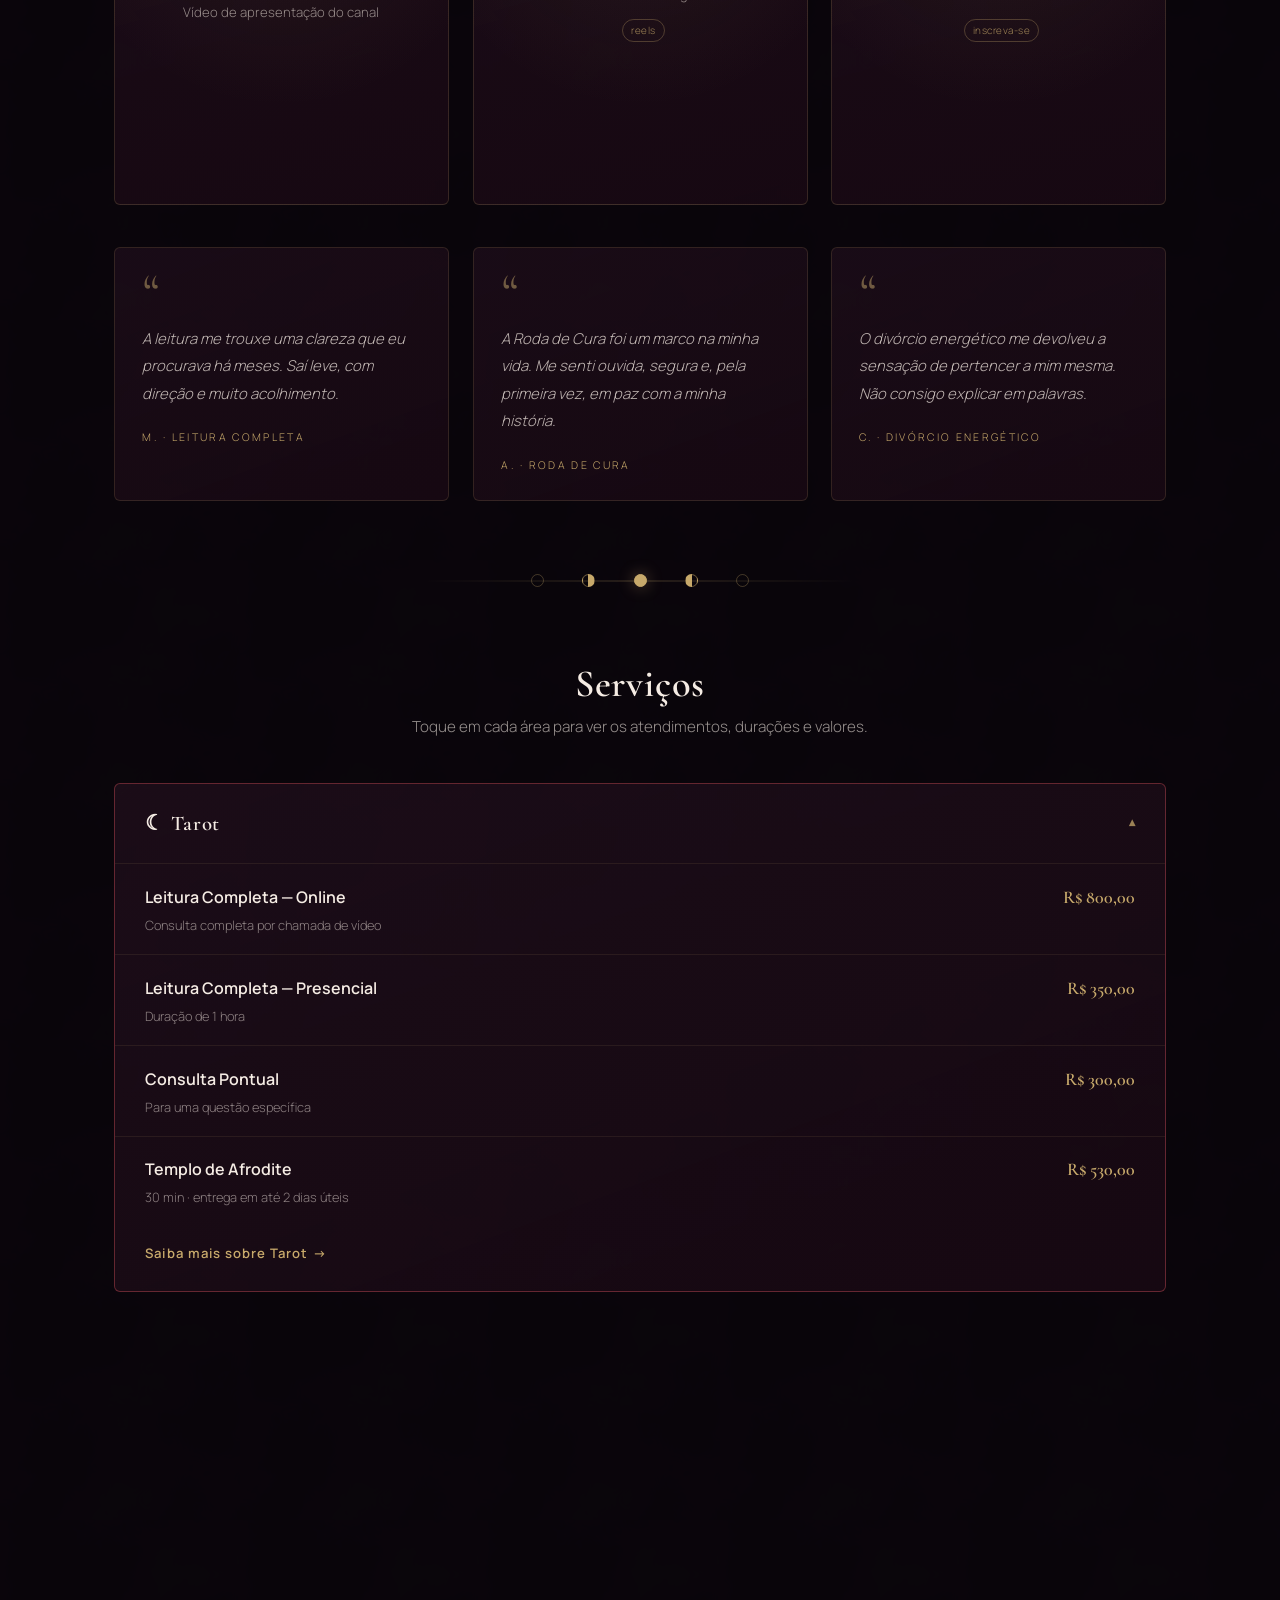
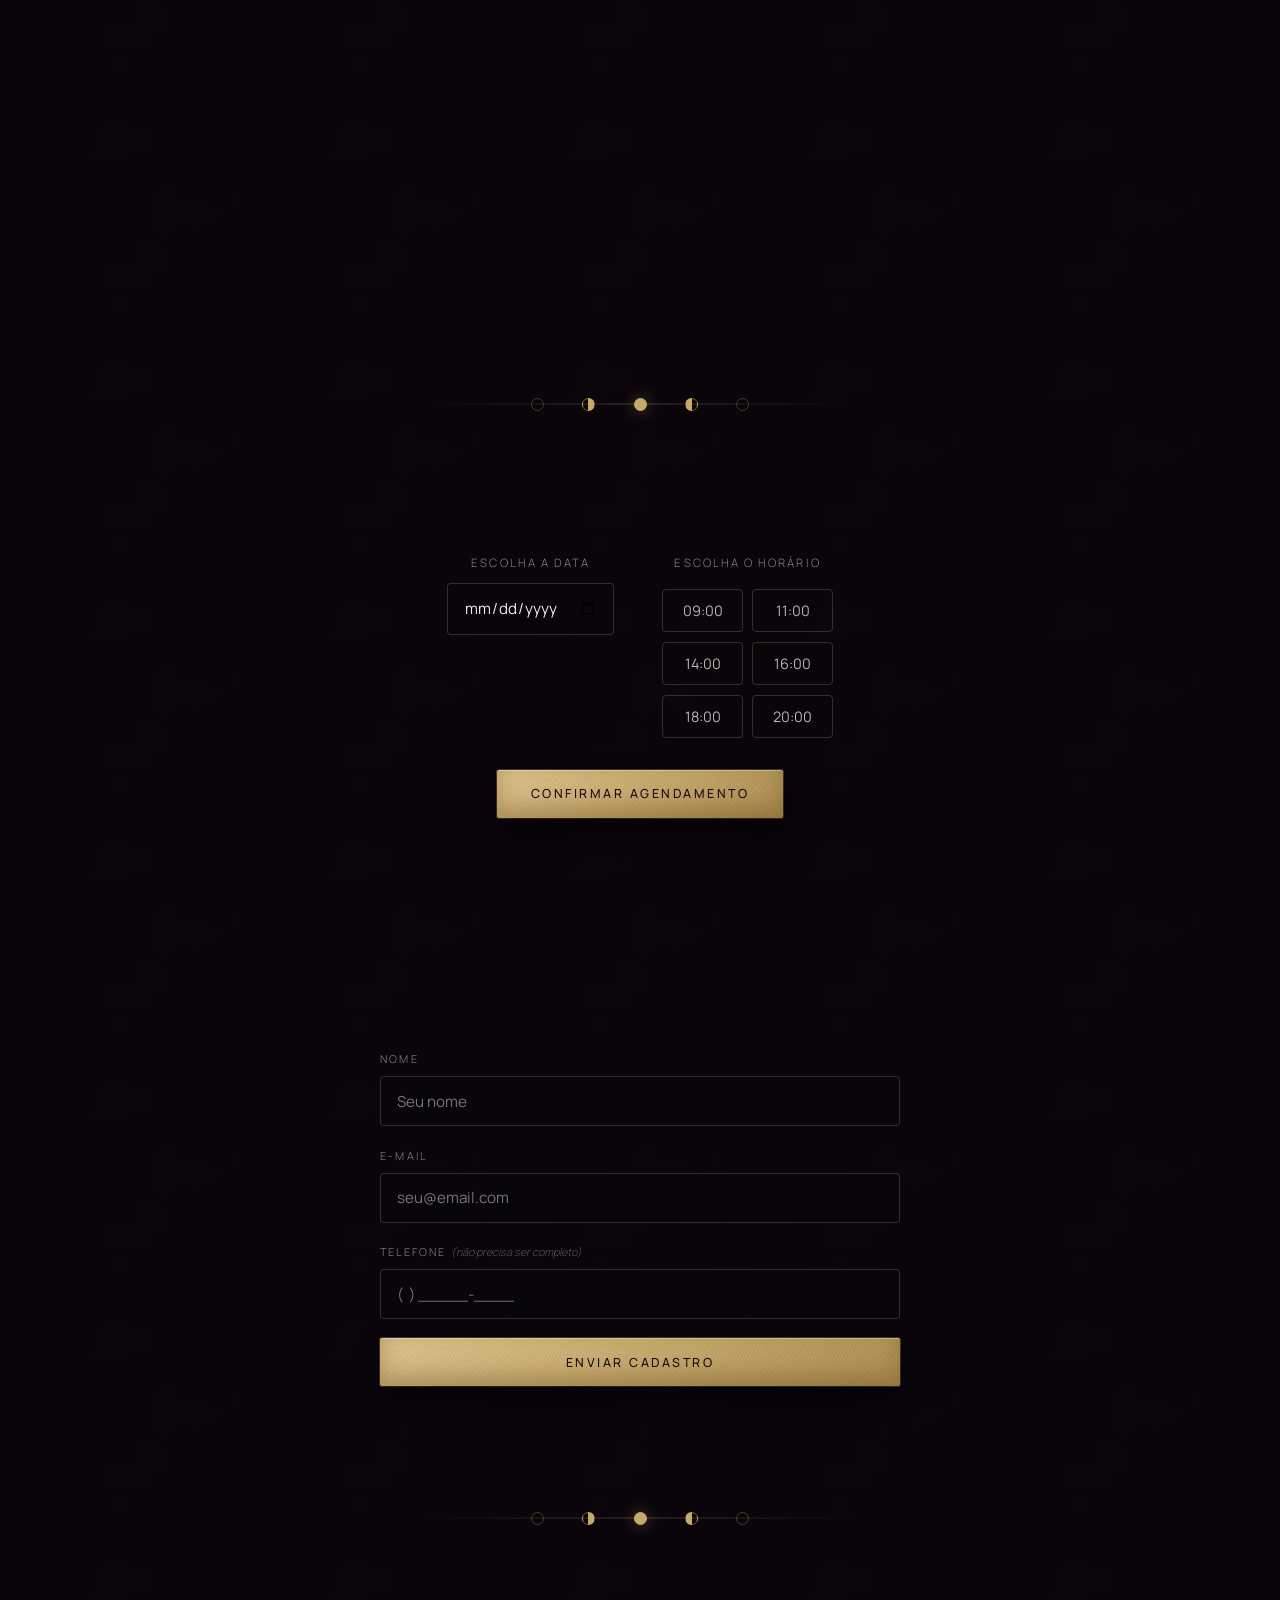
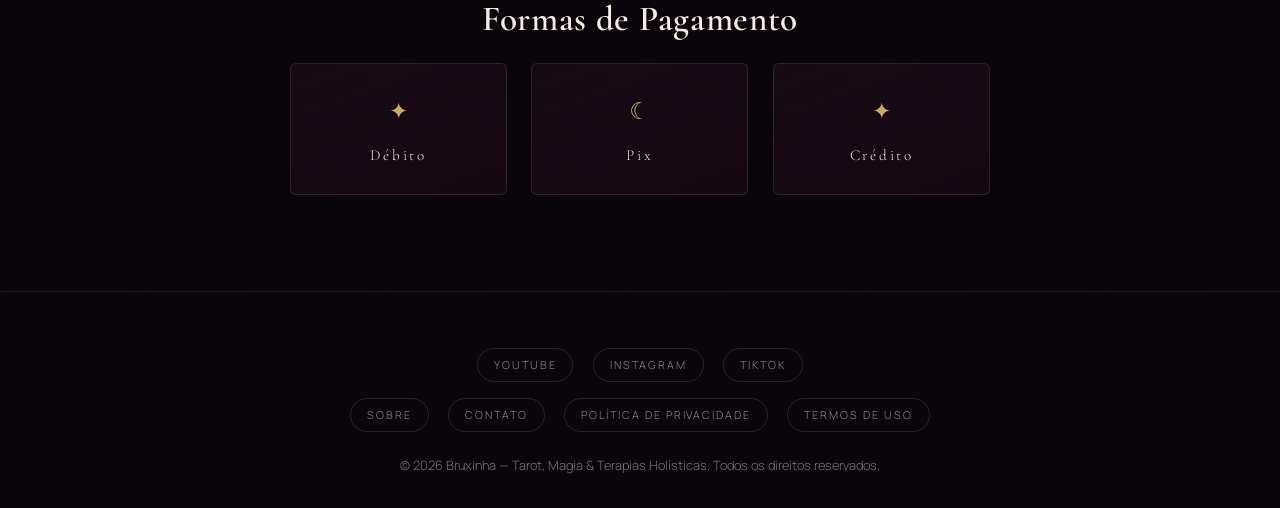
==== commit 3f7905f4: "bruxinha front-end v2" ====
--- a/index.html
+++ b/index.html
@@ -3,16 +3,18 @@
 <head>
 <meta charset="UTF-8">
 <meta name="viewport" content="width=device-width, initial-scale=1.0">
-<title>Bruxinha • Tarot, Magia & Terapias Holísticas</title>
+<meta name="description" content="Bruxinha — Tarot, magia e terapias holísticas. Leituras, limpeza energética, rituais de cura e cursos conduzidos com escuta, cuidado e tradição.">
+<title>Bruxinha • Tarot, Magia &amp; Terapias Holísticas</title>
 <link rel="preconnect" href="https://fonts.googleapis.com">
-<link href="https://fonts.googleapis.com/css2?family=Cinzel:wght@500;600;700&family=Montserrat:wght@400;500;600;700&display=swap" rel="stylesheet">
+<link rel="preconnect" href="https://fonts.gstatic.com" crossorigin>
+<link href="https://fonts.googleapis.com/css2?family=Cormorant+Garamond:ital,wght@0,400;0,500;0,600;0,700;1,400;1,500&family=Manrope:wght@300;400;500;600;700&display=swap" rel="stylesheet">
 <link rel="stylesheet" href="style.css">
 </head>
 <body>
 
 <header class="navbar">
   <div class="container">
-    <div class="logo">✦ Bruxinha</div>
+    <a class="logo" href="index.html"><span class="sigla">✦</span> Bruxinha</a>
     <nav>
       <a href="#sobre">Comunidade</a>
       <a href="#servicos">Serviços</a>
@@ -23,31 +25,103 @@
   </div>
 </header>
 
-<!-- HERO / APRESENTAÇÃO -->
+<!-- HERO — COMPOSIÇÃO RITUALÍSTICA -->
 <section class="hero">
   <div class="container hero-content">
+    <!-- Mesa ritualística minimalista -->
+    <div class="hero-ritual" aria-hidden="true">
+
+      <!-- Constelação — parte do céu, não um mapa -->
+      <svg class="constelacao" viewBox="0 0 400 480" width="100%" height="100%">
+        <g class="linhas">
+          <line x1="52" y1="118" x2="118" y2="186"/>
+          <line x1="118" y1="186" x2="112" y2="276"/>
+          <line x1="240" y1="92" x2="316" y2="66"/>
+          <line x1="316" y1="66" x2="352" y2="124"/>
+        </g>
+        <g class="pontos">
+          <circle cx="52" cy="118" r="1.5"/>
+          <circle cx="118" cy="186" r="2.1"/>
+          <circle cx="112" cy="276" r="1.3"/>
+          <circle cx="196" cy="172" r="1.0"/>
+          <circle cx="240" cy="92" r="1.9"/>
+          <circle cx="316" cy="66" r="2.4"/>
+          <circle cx="352" cy="124" r="1.2"/>
+          <circle cx="88" cy="330" r="1.1"/>
+          <circle cx="300" cy="264" r="1.6"/>
+          <circle cx="158" cy="52" r="0.9"/>
+          <circle cx="348" cy="300" r="1.0"/>
+          <circle cx="42" cy="212" r="0.8"/>
+        </g>
+      </svg>
+
+      <!-- Luz quente irradiando da vela sobre a mesa -->
+      <div class="luz-vela"></div>
+
+      <!-- Estrela que cruza lentamente ao entrar -->
+      <span class="estrela-cadente"></span>
+
+      <!-- Lua crescente -->
+      <svg class="lua" viewBox="0 0 120 120">
+        <path d="M84 18 a42 42 0 1 0 0 84 a34 34 0 1 1 0 -84" fill="url(#lua-grad)"/>
+        <defs>
+          <linearGradient id="lua-grad" x1="0" y1="0" x2="1" y2="1">
+            <stop offset="0%" stop-color="#f5ece4"/>
+            <stop offset="55%" stop-color="#e6d7c6"/>
+            <stop offset="100%" stop-color="#c7a96b"/>
+          </linearGradient>
+        </defs>
+      </svg>
+
+      <!-- Carta de tarot — A Sacerdotisa -->
+      <div class="carta-tarot">
+        <div class="carta-respiro">
+          <div class="carta-frente">
+            <span class="carta-simbolo">☾</span>
+            <span class="carta-nome">A Sacerdotisa</span>
+            <span class="carta-rodape">BRUXINHA</span>
+          </div>
+        </div>
+      </div>
+
+      <!-- Cristal -->
+      <svg class="cristal" viewBox="0 0 92 130">
+        <polygon points="46,8 72,52 56,116 36,116 20,52" fill="url(#cristal-grad)" stroke="rgba(199,169,107,0.4)" stroke-width="0.6"/>
+        <polygon points="46,8 72,52 46,60" fill="rgba(245,236,228,0.18)"/>
+        <polygon points="20,52 46,60 36,116" fill="rgba(165,63,72,0.10)"/>
+        <polygon points="72,52 46,60 56,116" fill="rgba(199,169,107,0.08)"/>
+        <line x1="46" y1="8" x2="46" y2="116" stroke="rgba(245,236,228,0.14)"/>
+        <line x1="34" y1="34" x2="60" y2="96" stroke="rgba(245,236,228,0.08)"/>
+        <defs>
+          <linearGradient id="cristal-grad" x1="0" y1="0" x2="0" y2="1">
+            <stop offset="0%" stop-color="rgba(245,236,228,0.32)"/>
+            <stop offset="55%" stop-color="rgba(198,101,90,0.2)"/>
+            <stop offset="100%" stop-color="rgba(165,63,72,0.28)"/>
+          </linearGradient>
+        </defs>
+      </svg>
+
+      <!-- Vela -->
+      <div class="vela">
+        <span class="chama"></span>
+        <span class="corpo"></span>
+      </div>
+
+    </div>
     <div class="hero-text">
       <span class="badge">Tarot • Magia • Cura</span>
-      <h1>Um caminho de clareza para sua jornada</h1>
-      <p style="color: var(--text-muted); max-width: 480px; margin-bottom: 1.5rem;">
+      <h1>Um caminho de <span class="ouro">clareza</span> para sua jornada</h1>
+      <p>
         Leituras de tarot, limpeza energética, terapias holísticas e rituais de cura conduzidos com escuta,
         cuidado e tradição. Cada consulta é um espaço seguro para transformação.
       </p>
-      <a href="#agendamento" class="btn-primary">Agendar consulta</a>
-      <a href="#servicos" class="btn-secondary" style="margin-left: 0.8rem;">Ver serviços</a>
-    </div>
-    <div class="hero-image">
-      <svg viewBox="0 0 300 300" width="100%" style="max-width:320px; border-radius:12px; border:2px solid var(--primary); box-shadow:0 10px 25px rgba(0,0,0,0.5); background: radial-gradient(circle at 50% 35%, #2b091e, #120913 70%);">
-        <circle cx="150" cy="110" r="55" fill="none" stroke="#ee4540" stroke-width="1.5" opacity="0.7"/>
-        <circle cx="150" cy="110" r="38" fill="#ee4540" opacity="0.15"/>
-        <path d="M172 90 a38 38 0 1 0 0 40 a30 30 0 1 1 0 -40" fill="#fbeee0" opacity="0.9"/>
-        <g stroke="#c72c41" stroke-width="1" opacity="0.6">
-          <line x1="150" y1="185" x2="150" y2="260"/>
-          <line x1="110" y1="230" x2="190" y2="230"/>
-        </g>
-        <text x="150" y="250" text-anchor="middle" font-family="Cinzel, serif" font-size="14" fill="#a392a0" letter-spacing="3">BRUXINHA</text>
-      </svg>
-    </div>
+      <div class="hero-cta">
+        <a href="#agendamento" class="btn-primary">Agendar consulta</a>
+        <a href="#servicos" class="btn-secondary">Ver serviços</a>
+      </div>
+    </div>
+
+    
   </div>
 </section>
 
@@ -55,7 +129,7 @@
   <span class="nova"></span><span class="crescente"></span><span class="cheia"></span><span class="minguante"></span><span class="nova"></span>
 </div>
 
-<!-- SOBRE / PRESENÇA DIGITAL -->
+<!-- SOBRE / COMUNIDADE -->
 <section class="sobre container" id="sobre">
   <h2>Presença &amp; Comunidade</h2>
   <p class="secao-intro">Conteúdo semanal sobre tarot, magia e autoconhecimento nas redes — em breve com vídeos de apresentação e loja própria.</p>
@@ -81,16 +155,35 @@
 
   <div class="video-grid">
     <div class="video-placeholder" data-video="https://youtu.be/aSD73FfRUK4?si=kQfmpgW71lmRr3pR" role="button" tabindex="0" aria-label="Abrir vídeo de apresentação do canal">
-      <div class="play">▶</div>
+      <div class="play">☾</div>
       Vídeo de apresentação do canal
     </div>
     <div class="video-placeholder" data-video="https://www.instagram.com/bruxinhateresaferrini?igsh=dTQxaHF5ZGYxZDV3" role="button" tabindex="0" aria-label="Abrir perfil do Instagram">
-      <div class="play">▶</div>
+      <div class="play">✦</div>
       Vídeo curto · Instagram <span class="status-em-breve">reels</span>
     </div>
     <div class="video-placeholder" data-video="https://youtube.com/@bruxinhateresaferrini?si=0c1Y6rR1ePp9T1QN" role="button" tabindex="0" aria-label="Abrir canal do YouTube">
-      <div class="play">▶</div>
+      <div class="play">☾</div>
       Canal do YouTube <span class="status-em-breve">inscreva-se</span>
+    </div>
+  </div>
+
+  <!-- Depoimentos — um círculo de pessoas -->
+  <div class="depoimentos-grid">
+    <div class="depoimento">
+      <span class="aspas">“</span>
+      <blockquote>A leitura me trouxe uma clareza que eu procurava há meses. Saí leve, com direção e muito acolhimento.</blockquote>
+      <span class="autor">M. · Leitura completa</span>
+    </div>
+    <div class="depoimento">
+      <span class="aspas">“</span>
+      <blockquote>A Roda de Cura foi um marco na minha vida. Me senti ouvida, segura e, pela primeira vez, em paz com a minha história.</blockquote>
+      <span class="autor">A. · Roda de Cura</span>
+    </div>
+    <div class="depoimento">
+      <span class="aspas">“</span>
+      <blockquote>O divórcio energético me devolveu a sensação de pertencer a mim mesma. Não consigo explicar em palavras.</blockquote>
+      <span class="autor">C. · Divórcio Energético</span>
     </div>
   </div>
 </section>
@@ -109,7 +202,7 @@
     <!-- TAROT -->
     <div class="card-servico destaque">
       <button class="card-servico-header" data-toggle>
-        Tarot
+        ☾ Tarot
         <span class="chevron">▾</span>
       </button>
       <div class="sub-servicos">
@@ -136,7 +229,7 @@
     <!-- DIVÓRCIO ENERGÉTICO -->
     <div class="card-servico">
       <button class="card-servico-header" data-toggle>
-        Divórcio Energético
+        ✧ Divórcio Energético
         <span class="chevron">▾</span>
       </button>
       <div class="sub-servicos">
@@ -151,7 +244,7 @@
     <!-- MAGIA -->
     <div class="card-servico">
       <button class="card-servico-header" data-toggle>
-        Magia
+        ✦ Magia
         <span class="chevron">▾</span>
       </button>
       <div class="sub-servicos">
@@ -167,7 +260,7 @@
     <!-- TERAPIAS HOLÍSTICAS -->
     <div class="card-servico">
       <button class="card-servico-header" data-toggle>
-        Terapias Holísticas
+        ✿ Terapias Holísticas
         <span class="chevron">▾</span>
       </button>
       <div class="sub-servicos">
@@ -183,7 +276,7 @@
     <!-- RODA DE CURA — MULHERES -->
     <div class="card-servico">
       <button class="card-servico-header" data-toggle>
-        Roda de Cura — Mulheres
+        ☾ Roda de Cura — Mulheres
         <span class="chevron">▾</span>
       </button>
       <div class="sub-servicos">
@@ -199,7 +292,7 @@
     <!-- CURSOS -->
     <div class="card-servico">
       <button class="card-servico-header" data-toggle>
-        Cursos
+        ✧ Cursos
         <span class="chevron">▾</span>
       </button>
       <div class="sub-servicos">
@@ -218,7 +311,7 @@
     <!-- PALESTRAS E EVENTOS -->
     <div class="card-servico">
       <button class="card-servico-header" data-toggle>
-        Palestras &amp; Eventos Corporativos
+        ✦ Palestras &amp; Eventos Corporativos
         <span class="chevron">▾</span>
       </button>
       <div class="sub-servicos">
@@ -242,11 +335,11 @@
   <h2>Agendamento</h2>
   <div class="agenda-wrapper">
     <div>
-      <label for="data-consulta" style="display:block; margin-bottom:0.6rem; font-size:0.85rem; color:var(--text-muted); text-transform:uppercase; letter-spacing:1px;">Escolha a data</label>
+      <label for="data-consulta" style="display:block; margin-bottom:0.6rem; font-size:0.72rem; color:rgba(245,236,228,0.55); text-transform:uppercase; letter-spacing:0.18em;">Escolha a data</label>
       <input type="date" id="data-consulta" class="input-date">
     </div>
     <div>
-      <label style="display:block; margin-bottom:0.6rem; font-size:0.85rem; color:var(--text-muted); text-transform:uppercase; letter-spacing:1px;">Escolha o horário</label>
+      <label style="display:block; margin-bottom:0.6rem; font-size:0.72rem; color:rgba(245,236,228,0.55); text-transform:uppercase; letter-spacing:0.18em;">Escolha o horário</label>
       <div class="horarios-grid" id="horarios">
         <button type="button" class="btn-horario">09:00</button>
         <button type="button" class="btn-horario">11:00</button>
@@ -258,12 +351,12 @@
     </div>
   </div>
   <button type="button" class="btn-confirmar" id="btn-confirmar-agenda">Confirmar agendamento</button>
-  <p id="msg-agenda" style="margin-top:1rem; color: var(--gold); font-size:0.9rem; min-height: 1.2em;"></p>
+  <p id="msg-agenda" style="margin-top:1.2rem; color:var(--gold); font-size:0.9rem; min-height:1.2em;"></p>
 </section>
 
 <!-- CADASTRO -->
 <section class="cadastro container" id="cadastro">
-  <h2 style="text-align:center; margin-bottom:2rem; font-size:2rem; color:var(--gold);">Cadastro Rápido</h2>
+  <h2 style="text-align:center; margin-bottom:1.2rem; font-size:clamp(1.6rem,3vw,2.2rem);">Cadastro Rápido</h2>
   <p class="secao-intro">Só o essencial para entrarmos em contato sobre sua consulta.</p>
   <form class="form-cadastro" id="form-cadastro">
     <div class="form-group">
@@ -279,7 +372,7 @@
       <input type="tel" id="telefone" name="telefone" placeholder="(  ) _____-____">
     </div>
     <button type="submit" class="btn-primary">Enviar cadastro</button>
-    <p id="msg-cadastro" style="color: var(--gold); font-size:0.9rem; min-height: 1.2em;"></p>
+    <p id="msg-cadastro" style="color:var(--gold); font-size:0.9rem; min-height:1.2em;"></p>
   </form>
 </section>
 
@@ -289,10 +382,10 @@
 
 <!-- PAGAMENTO -->
 <section class="container" id="pagamento">
-  <h2 style="text-align:center; margin-bottom:2rem; font-size:2rem; color:var(--gold);">Formas de Pagamento</h2>
+  <h2 style="text-align:center; margin-bottom:1.4rem; font-size:clamp(1.6rem,3vw,2.2rem);">Formas de Pagamento</h2>
   <div class="payment-grid">
     <div class="payment-card">
-      <span class="icone">💳</span>
+      <span class="icone">✦</span>
       <span class="metodo">Débito</span>
     </div>
     <div class="payment-card">
@@ -300,7 +393,7 @@
       <span class="metodo">Pix</span>
     </div>
     <div class="payment-card">
-      <span class="icone">💳</span>
+      <span class="icone">✦</span>
       <span class="metodo">Crédito</span>
     </div>
   </div>
@@ -327,3 +420,4 @@
 
 </body>
 </html>
+
--- a/style.css
+++ b/style.css
@@ -1,27 +1,66 @@
-/* RESET E VARIÁVEIS DE COR */
-* {
-  margin: 0;
-  padding: 0;
-  box-sizing: border-box;
-}
-
+/* ============================================================
+   BRUXINHA — Identidade Sagrada
+   ------------------------------------------------------------
+   Preto profundo, vinho, bordô, vermelho queimado, terracota,
+   marfim e dourado envelhecido como joia.
+   Tipografia: Cormorant Garamond (títulos) + Manrope (textos).
+   Atmosfera: templo silencioso — presença, ritual, contemplação.
+   ============================================================ */
+
+/* ---------- RESET ---------- */
+* { margin: 0; padding: 0; box-sizing: border-box; }
+
+/* ---------- VARIÁVEIS ---------- */
 :root {
-  --bg-dark: #120913;
-  --bg-card: #221021;
-  --primary: #801336;
-  --accent: #c72c41;
-  --gold: #ee4540;
-  --text-light: #fbeee0;
-  --text-muted: #a392a0;
-  --font-heading: 'Cinzel', serif;
-  --font-body: 'Montserrat', sans-serif;
-}
+  --bg-deep: #09050A;
+  --bg-wine: #180913;
+  --bg-bordeaux: #2A0D18;
+  --bg-plum: #24111F;
+  --burnt: #A53F48;
+  --terracotta: #C6655A;
+  --ivory: #F5ECE4;
+  --gold: #C7A96B;
+  --primary: #2A0D18;
+  --accent: #A53F48;
+  --text-muted: #9d8e9c;
+  --text-soft: rgba(245, 236, 228, 0.66);
+  --hairline: rgba(199, 169, 107, 0.22);
+  --font-heading: 'Cormorant Garamond', Georgia, 'Times New Roman', serif;
+  --font-body: 'Manrope', 'Segoe UI', system-ui, sans-serif;
+  --ease-slow: cubic-bezier(0.22, 1, 0.36, 1);
+}
+
+/* ---------- BASE ---------- */
+html { scroll-behavior: smooth; background-color: var(--bg-deep); }
 
 body {
-  background-color: var(--bg-dark);
-  color: var(--text-light);
+  background-color: var(--bg-deep);
+  color: var(--ivory);
   font-family: var(--font-body);
-  line-height: 1.6;
+  font-weight: 300;
+  line-height: 1.75;
+  -webkit-font-smoothing: antialiased;
+  text-rendering: optimizeLegibility;
+  overflow-x: hidden;
+  /* papel artesanal — imperceptível, remover aparência digital */
+  background-image: url("data:image/svg+xml;utf8,<svg xmlns='http://www.w3.org/2000/svg' width='240' height='240'><filter id='t'><feTurbulence type='fractalNoise' baseFrequency='0.012' numOctaves='4' stitchTiles='stitch'/><feColorMatrix type='saturate' values='0'/><feComponentTransfer><feFuncA type='linear' slope='0.25'/></feComponentTransfer></filter><rect width='240' height='240' filter='url(%23t)'/></svg>");
+  background-size: 240px 240px;
+  background-blend-mode: overlay;
+}
+
+::selection { background: rgba(199, 169, 107, 0.25); color: var(--ivory); }
+
+::-webkit-scrollbar { width: 9px; }
+::-webkit-scrollbar-track { background: var(--bg-deep); }
+::-webkit-scrollbar-thumb { background: rgba(199, 169, 107, 0.22); border-radius: 8px; }
+::-webkit-scrollbar-thumb:hover { background: rgba(199, 169, 107, 0.4); }
+
+section[id] { scroll-margin-top: 4.6rem; }
+
+h1, h2, h3 {
+  font-family: var(--font-heading);
+  letter-spacing: 0.02em;
+  line-height: 1.2;
 }
 
 .container {
@@ -30,219 +69,135 @@
   padding: 2rem 1.5rem;
 }
 
-h1, h2, h3 {
-  font-family: var(--font-heading);
-  letter-spacing: 1px;
-}
-
-/* HERO SECTION */
-.hero {
-  background: linear-gradient(135deg, #2b091e 0%, var(--bg-dark) 100%);
-  border-bottom: 2px solid var(--primary);
-}
-
-.hero-content {
-  display: flex;
-  align-items: center;
-  justify-content: space-between;
-  gap: 2rem;
-  flex-wrap: wrap;
-}
-
-.hero-text {
-  flex: 1;
-  min-width: 300px;
-}
-
-.hero-text h1 {
-  font-size: 2.8rem;
-  color: var(--text-light);
-  margin: 1rem 0;
-}
-
-.badge {
-  background-color: var(--accent);
-  color: #fff;
-  padding: 0.3rem 0.8rem;
-  border-radius: 20px;
-  font-size: 0.8rem;
-  text-transform: uppercase;
-}
-
-.hero-image img {
+/* ============================================================
+   ATMOSFERA — camadas de fundo
+   ============================================================ */
+.atmosfera-fundo {
+  position: fixed;
+  inset: 0;
+  z-index: -1;
+  pointer-events: none;
+  overflow: hidden;
+}
+
+/* Vinheta — escurece as bordas como um ambiente iluminado por velas */
+.atmosfera-fundo::after {
+  content: "";
+  position: absolute;
+  inset: 0;
+  background:
+    radial-gradient(ellipse 90% 75% at 50% 40%, transparent 55%, rgba(4, 2, 5, 0.55) 100%),
+    radial-gradient(ellipse 60% 50% at 20% 90%, rgba(24, 9, 19, 0.5), transparent 65%),
+    radial-gradient(ellipse 50% 40% at 85% 15%, rgba(36, 17, 31, 0.45), transparent 60%);
+}
+
+.canvas-estrelas {
+  position: absolute;
+  inset: 0;
   width: 100%;
-  max-width: 350px;
-  border-radius: 12px;
-  box-shadow: 0 10px 25px rgba(0,0,0,0.5);
-  border: 2px solid var(--primary);
-}
-
-/* BOTOES */
-.btn-primary, .btn-secondary, .btn-confirmar {
-  display: inline-block;
-  padding: 0.8rem 1.8rem;
-  border-radius: 8px;
-  text-decoration: none;
+  height: 100%;
+}
+
+/* Névoa muito discreta, movendo-se lentamente */
+.neblina {
+  position: absolute;
+  inset: -25%;
+  filter: blur(70px);
+  opacity: 0.5;
+}
+
+.neblina::before,
+.neblina::after {
+  content: "";
+  position: absolute;
+  border-radius: 50%;
+  animation: neblina 28s ease-in-out infinite alternate;
+}
+
+.neblina::before {
+  width: 60%;
+  height: 50%;
+  top: 12%;
+  left: 4%;
+  background: radial-gradient(circle, rgba(165, 63, 72, 0.14), transparent 65%);
+}
+
+.neblina::after {
+  width: 55%;
+  height: 55%;
+  bottom: 2%;
+  right: 0;
+  background: radial-gradient(circle, rgba(199, 169, 107, 0.09), transparent 65%);
+  animation-delay: -14s;
+}
+
+@keyframes neblina {
+  from { transform: translate(0, 0) scale(1); }
+  to   { transform: translate(5%, 3%) scale(1.12); }
+}
+
+/* Granulado — remove o excesso "digital" */
+.granulado {
+  position: fixed;
+  inset: 0;
+  z-index: 300;
+  pointer-events: none;
+  opacity: 0.05;
+  mix-blend-mode: overlay;
+  background-image: url("data:image/svg+xml;utf8,<svg xmlns='http://www.w3.org/2000/svg' width='140' height='140'><filter id='n'><feTurbulence type='fractalNoise' baseFrequency='0.85' numOctaves='2' stitchTiles='stitch'/></filter><rect width='140' height='140' filter='url(%23n)' opacity='0.6'/></svg>");
+  background-size: 140px 140px;
+}
+
+/* ============================================================
+   TIPOGRAFIA DE TÍTULOS
+   ============================================================ */
+h2 {
   font-weight: 600;
-  transition: 0.3s;
-  cursor: pointer;
-  border: none;
-}
-
-.btn-primary, .btn-confirmar {
-  background-color: var(--accent);
-  color: #fff;
-}
-
-.btn-primary:hover, .btn-confirmar:hover {
-  background-color: var(--gold);
-}
-
-.btn-secondary {
-  background-color: transparent;
-  color: var(--text-light);
-  border: 1px solid var(--accent);
-}
-
-.btn-secondary:hover {
-  background-color: var(--accent);
-}
-
-/* CARDS DE SERVIÇOS */
-.servicos h2, .sobre h2, .agendamento h2 {
+  font-size: clamp(1.7rem, 3vw, 2.4rem);
+  color: var(--ivory);
+}
+
+.sobre h2,
+.servicos h2,
+.agendamento h2 {
   text-align: center;
-  margin-bottom: 2rem;
-  font-size: 2rem;
-  color: var(--gold);
-}
-
-.cards-grid {
-  display: grid;
-  grid-template-columns: repeat(auto-fit, minmax(280px, 1fr));
-  gap: 1.5rem;
-}
-
-.card {
-  background-color: var(--bg-card);
-  padding: 2rem;
-  border-radius: 12px;
-  border: 1px solid #3d1c38;
-  display: flex;
-  flex-direction: column;
-  justify-content: space-between;
-  position: relative;
-}
-
-.card.destaque {
-  border: 2px solid var(--accent);
-  transform: scale(1.02);
-}
-
-.tag-pop {
-  position: absolute;
-  top: -12px;
-  right: 20px;
-  background-color: var(--accent);
-  font-size: 0.75rem;
-  padding: 0.2rem 0.6rem;
-  border-radius: 10px;
-}
-
-.card h3 { margin-bottom: 0.8rem; }
-.card .descricao { color: var(--text-muted); font-size: 0.95rem; margin-bottom: 1rem; }
-.card .duracao { display: block; font-size: 0.85rem; margin-bottom: 0.5rem; }
-.card .preco { font-size: 1.6rem; font-weight: 700; color: var(--gold); margin-bottom: 1.5rem; }
-
-/* AGENDAMENTO */
-.agendamento {
-  background-color: var(--bg-card);
-  border-radius: 12px;
+  margin-bottom: 1.4rem;
+}
+
+.secao-titulo {
+  color: var(--gold);
+  font-size: clamp(1.5rem, 2.6vw, 2rem);
+  font-weight: 500;
+  margin: 3rem 0 0.8rem;
+}
+
+.secao-intro {
   text-align: center;
-}
-
-.agenda-wrapper {
-  display: flex;
-  justify-content: center;
-  gap: 3rem;
-  flex-wrap: wrap;
-  margin-bottom: 2rem;
-}
-
-.input-date {
-  padding: 0.8rem;
-  border-radius: 6px;
-  border: 1px solid var(--primary);
-  background-color: var(--bg-dark);
-  color: #fff;
-  font-size: 1rem;
-}
-
-.horarios-grid {
-  display: grid;
-  grid-template-columns: repeat(2, 1fr);
-  gap: 0.5rem;
-  margin-top: 1rem;
-}
-
-.btn-horario {
-  padding: 0.6rem 1rem;
-  background-color: var(--bg-dark);
-  border: 1px solid var(--primary);
-  color: var(--text-light);
-  border-radius: 6px;
-  cursor: pointer;
-}
-
-.btn-horario:hover, .btn-horario:focus {
-  background-color: var(--accent);
-  border-color: var(--accent);
-}
-
-/* FOOTER */
-footer {
-  text-align: center;
-  font-size: 0.85rem;
-  color: var(--text-muted);
-  border-top: 1px solid #2b091e;
-  margin-top: 3rem;
-  padding: 2rem 1.5rem 1rem;
-}
-
-footer .footer-socials {
-  display: flex;
-  justify-content: center;
-  gap: 1.2rem;
-  margin-bottom: 1rem;
-}
-
-footer .footer-socials a {
-  color: var(--text-light);
-  text-decoration: none;
-  border: 1px solid var(--primary);
-  padding: 0.4rem 0.9rem;
-  border-radius: 20px;
-  font-size: 0.8rem;
-  transition: 0.3s;
-}
-
-footer .footer-socials a:hover {
-  background-color: var(--primary);
-}
-
-/* ================================
-   EXTENSÕES — NAV
-=================================== */
+  color: rgba(245, 236, 228, 0.6);
+  max-width: 640px;
+  margin: -1rem auto 2.6rem;
+  font-size: 0.95rem;
+  line-height: 1.85;
+}
+
+/* ============================================================
+   NAVBAR
+   ============================================================ */
 .navbar {
-  position: sticky;
+  position: fixed;
   top: 0;
-  z-index: 50;
-  background-color: rgba(18, 9, 19, 0.9);
-  backdrop-filter: blur(6px);
-  border-bottom: 1px solid #2b091e;
+  left: 0;
+  right: 0;
+  z-index: 60;
+  background: rgba(9, 5, 10, 0.7);
+  backdrop-filter: blur(16px);
+  -webkit-backdrop-filter: blur(16px);
+  border-bottom: 1px solid rgba(199, 169, 107, 0.12);
+  transition: box-shadow 0.6s ease, background 0.6s ease;
 }
 
 .navbar .container {
-  padding: 0.9rem 1.5rem;
+  padding: 1rem 1.5rem;
   display: flex;
   align-items: center;
   justify-content: space-between;
@@ -252,57 +207,531 @@
 
 .navbar .logo {
   font-family: var(--font-heading);
-  font-size: 1.3rem;
-  color: var(--gold);
-  letter-spacing: 2px;
-}
+  font-weight: 600;
+  font-size: 1.28rem;
+  color: var(--ivory);
+  letter-spacing: 0.24em;
+  text-transform: uppercase;
+  text-decoration: none;
+}
+
+.navbar .logo .sigla { color: var(--gold); }
 
 .navbar nav {
   display: flex;
-  gap: 1.6rem;
+  gap: 2rem;
   flex-wrap: wrap;
 }
 
 .navbar nav a {
-  color: var(--text-muted);
+  color: rgba(245, 236, 228, 0.58);
   text-decoration: none;
-  font-size: 0.85rem;
+  font-size: 0.72rem;
   text-transform: uppercase;
-  letter-spacing: 1px;
-  transition: 0.3s;
-}
-
-.navbar nav a:hover {
-  color: var(--gold);
-}
-
-/* ================================
-   DIVISOR DE FASES DA LUA (assinatura)
-=================================== */
+  letter-spacing: 0.2em;
+  position: relative;
+  padding: 0.25rem 0;
+  transition: color 0.45s ease;
+}
+
+.navbar nav a::after {
+  content: "";
+  position: absolute;
+  left: 0;
+  bottom: -2px;
+  width: 100%;
+  height: 1px;
+  background: linear-gradient(90deg, transparent, var(--gold), transparent);
+  transform: scaleX(0);
+  transform-origin: center;
+  transition: transform 0.55s var(--ease-slow);
+}
+
+.navbar nav a:hover,
+.navbar nav a.ativo { color: var(--gold); }
+
+.navbar nav a:hover::after,
+.navbar nav a.ativo::after { transform: scaleX(1); }
+
+/* ============================================================
+   BOTÕES — objetos físicos
+   ============================================================ */
+.btn-primary,
+.btn-secondary,
+.btn-confirmar {
+  position: relative;
+  display: inline-block;
+  padding: 0.95rem 2.1rem;
+  border-radius: 2px;
+  text-decoration: none;
+  font-family: var(--font-body);
+  font-weight: 500;
+  font-size: 0.78rem;
+  letter-spacing: 0.2em;
+  text-transform: uppercase;
+  cursor: pointer;
+  border: none;
+  overflow: hidden;
+  transition: transform 0.55s var(--ease-slow), box-shadow 0.55s ease, color 0.45s ease, border-color 0.45s ease, background 0.45s ease;
+}
+
+.btn-primary,
+.btn-confirmar {
+  color: #1c0e12;
+  background:
+    repeating-linear-gradient(115deg,
+      rgba(255, 255, 255, 0.04) 0px, rgba(255, 255, 255, 0.04) 1px,
+      rgba(0, 0, 0, 0.03) 2px, rgba(0, 0, 0, 0.03) 3px),
+    linear-gradient(135deg, #ddc289, var(--gold) 50%, #ae8f52);
+  box-shadow:
+    inset 0 1px 0 rgba(255, 255, 255, 0.35),
+    inset 0 -10px 22px rgba(92, 60, 18, 0.35),
+    0 12px 26px rgba(0, 0, 0, 0.5),
+    0 0 0 1px rgba(199, 169, 107, 0.3);
+}
+
+.btn-primary::after,
+.btn-confirmar::after {
+  content: "";
+  position: absolute;
+  inset: 0;
+  background: linear-gradient(100deg, transparent 30%, rgba(255, 255, 255, 0.45) 50%, transparent 70%);
+  transform: translateX(-160%);
+  transition: transform 1.5s cubic-bezier(0.22, 1, 0.36, 1);
+}
+
+.btn-primary:hover::after,
+.btn-confirmar:hover::after { transform: translateX(160%); }
+
+.btn-primary:hover,
+.btn-confirmar:hover {
+  transform: translateY(-2px);
+  box-shadow:
+    inset 0 1px 0 rgba(255, 255, 255, 0.42),
+    inset 0 -10px 22px rgba(92, 60, 18, 0.28),
+    0 18px 36px rgba(0, 0, 0, 0.55),
+    0 0 0 1px rgba(199, 169, 107, 0.55);
+}
+
+.btn-secondary {
+  color: var(--ivory);
+  background: transparent;
+  border: 1px solid rgba(199, 169, 107, 0.45);
+}
+
+.btn-secondary:hover {
+  border-color: var(--gold);
+  transform: translateY(-2px);
+  box-shadow: 0 0 0 1px rgba(199, 169, 107, 0.3), inset 0 0 28px rgba(199, 169, 107, 0.08);
+}
+
+/* ============================================================
+   HERO — composição ritualística
+   ============================================================ */
+.hero {
+  position: relative;
+  min-height: 100vh;
+  display: flex;
+  align-items: center;
+  overflow: hidden;
+  background:
+    radial-gradient(ellipse 80% 60% at 72% 28%, rgba(42, 13, 24, 0.85), transparent 62%),
+    radial-gradient(ellipse 60% 50% at 15% 85%, rgba(24, 9, 19, 0.85), transparent 60%),
+    linear-gradient(180deg, var(--bg-deep) 0%, var(--bg-wine) 45%, var(--bg-deep) 100%);
+}
+
+.hero-content {
+  position: relative;
+  display: flex;
+  align-items: center;
+  justify-content: space-between;
+  gap: 2.5rem;
+  flex-wrap: wrap;
+  width: 100%;
+  padding-top: 4rem;
+}
+
+.hero-text { flex: 1; min-width: 300px; }
+
+.badge {
+  display: inline-block;
+  font-size: 0.66rem;
+  letter-spacing: 0.32em;
+  text-transform: uppercase;
+  color: var(--gold);
+  border: 1px solid rgba(199, 169, 107, 0.4);
+  padding: 0.42rem 1.1rem;
+  margin-bottom: 1.8rem;
+  position: relative;
+}
+
+.badge::before,
+.badge::after {
+  content: "✦";
+  position: absolute;
+  top: 50%;
+  transform: translateY(-50%);
+  font-size: 0.42rem;
+  color: var(--terracotta);
+}
+
+.badge::before { left: -0.95rem; }
+.badge::after  { right: -0.95rem; }
+
+.hero-text h1 {
+  font-size: clamp(2.4rem, 5vw, 3.7rem);
+  font-weight: 600;
+  line-height: 1.1;
+  margin: 0 0 1.4rem;
+  color: var(--ivory);
+}
+
+.hero-text h1 .ouro {
+  color: var(--gold);
+  font-style: italic;
+  font-weight: 500;
+}
+
+.hero-text p {
+  color: rgba(245, 236, 228, 0.65);
+  max-width: 480px;
+  line-height: 1.9;
+  margin-bottom: 2rem;
+}
+
+.hero-cta { display: flex; gap: 1.1rem; flex-wrap: wrap; }
+
+/* ---------- Composição ritual ---------- */
+.hero-ritual {
+  position: relative;
+  width: min(440px, 88vw);
+  height: 520px;
+  flex-shrink: 0;
+}
+
+.hero-ritual::before {
+  content: "";
+  position: absolute;
+  inset: 8% 6% 4% 10%;
+  background: radial-gradient(circle at 50% 55%, rgba(199, 169, 107, 0.1), rgba(165, 63, 72, 0.06) 45%, transparent 72%);
+  filter: blur(22px);
+  animation: respirar 9s ease-in-out infinite;
+}
+
+@keyframes respirar {
+  0%, 100% { opacity: 0.85; transform: scale(0.99); }
+  50%      { opacity: 1;    transform: scale(1.01); }
+}
+
+/* Constelação */
+.constelacao {
+  position: absolute;
+  inset: 0;
+  width: 100%;
+  height: 100%;
+  opacity: 0;
+  transition: opacity 3.5s ease;
+}
+
+.constelacao.visivel { opacity: 1; }
+
+.constelacao .linhas line {
+  stroke: rgba(199, 169, 107, 0.12);
+  stroke-width: 0.45;
+}
+
+.constelacao .pontos circle {
+  fill: rgba(245, 236, 228, 0.5);
+  animation: piscar-estrela 7s ease-in-out infinite;
+}
+
+.constelacao .pontos circle:nth-child(2n) { animation-delay: -3.1s; }
+.constelacao .pontos circle:nth-child(3n) { animation-delay: -5.4s; }
+.constelacao .pontos circle:nth-child(5n) { animation-duration: 11s; }
+
+@keyframes piscar-estrela {
+  0%, 100% { opacity: 0.55; }
+  50%      { opacity: 1; }
+}
+
+/* Lua crescente — oscila menos de 1° */
+.lua {
+  position: absolute;
+  top: 5%;
+  right: 7%;
+  width: 118px;
+  height: 118px;
+  filter: drop-shadow(0 0 30px rgba(245, 236, 228, 0.2));
+  animation: oscilar 12s ease-in-out infinite;
+}
+
+@keyframes oscilar {
+  0%, 100% { transform: rotate(-0.8deg) translateY(0); }
+  50%      { transform: rotate(0.8deg) translateY(-5px); }
+}
+
+/* Carta de tarot — perspectiva 3D */
+.carta-tarot {
+  position: absolute;
+  left: 3%;
+  bottom: 10%;
+  width: 172px;
+  height: 264px;
+  z-index: 3;
+  transform-style: preserve-3d;
+  transition: transform 0.18s ease-out;
+  filter: drop-shadow(0 30px 60px rgba(0, 0, 0, 0.7));
+}
+
+/* respiração sutil: 100% → 100.4% → 100% em ~18s */
+.carta-respiro {
+  position: absolute;
+  inset: 0;
+  animation: respirar-carta 18s ease-in-out infinite;
+}
+
+@keyframes respirar-carta {
+  0%, 100% { transform: scale(1) translateY(0); }
+  50%      { transform: scale(1.004) translateY(-1.5px); }
+}
+
+.carta-frente {
+  position: absolute;
+  inset: 0;
+  border-radius: 10px 9px 11px 9px;
+  padding: 1.5rem 1.3rem;
+  display: flex;
+  flex-direction: column;
+  align-items: center;
+  justify-content: space-between;
+  text-align: center;
+  transform: translateZ(26px);
+  background:
+    radial-gradient(circle at 30% 18%, rgba(245, 236, 228, 0.08), transparent 58%),
+    linear-gradient(158deg, var(--bg-bordeaux), var(--bg-plum) 55%, var(--bg-wine));
+  border: 1px solid rgba(199, 169, 107, 0.4);
+  box-shadow:
+    inset 0 0 0 1px rgba(199, 169, 107, 0.08),
+    inset 0 0 70px rgba(9, 5, 10, 0.65),
+    0 34px 64px rgba(0, 0, 0, 0.6);
+}
+
+/* textura de papel fino + imperfeições das bordas */
+.carta-frente::after {
+  content: "";
+  position: absolute;
+  inset: 0;
+  border-radius: inherit;
+  background-image: url("data:image/svg+xml;utf8,<svg xmlns='http://www.w3.org/2000/svg' width='160' height='160'><filter id='p'><feTurbulence type='fractalNoise' baseFrequency='0.9' numOctaves='2' stitchTiles='stitch'/></filter><rect width='160' height='160' filter='url(%23p)' opacity='0.5'/></svg>");
+  background-size: 160px 160px;
+  opacity: 0.055;
+  mix-blend-mode: overlay;
+  pointer-events: none;
+}
+
+.carta-frente::before {
+  content: "";
+  position: absolute;
+  inset: 8px;
+  border: 1px solid rgba(199, 169, 107, 0.18);
+  border-radius: 6px;
+}
+
+.carta-simbolo {
+  font-size: 2.1rem;
+  color: var(--gold);
+  opacity: 0.92;
+  line-height: 1;
+  text-shadow: 0 0 12px rgba(199, 169, 107, 0.3);
+}
+
+.carta-nome {
+  font-family: var(--font-heading);
+  font-size: 0.82rem;
+  letter-spacing: 0.34em;
+  text-transform: uppercase;
+  color: var(--ivory);
+}
+
+.carta-rodape {
+  font-size: 0.6rem;
+  color: var(--terracotta);
+  letter-spacing: 0.3em;
+}
+
+/* Cristal — respira lentamente */
+.cristal {
+  position: absolute;
+  right: 12%;
+  bottom: 6%;
+  width: 92px;
+  height: 130px;
+  z-index: 2;
+  filter: drop-shadow(0 16px 34px rgba(0, 0, 0, 0.55));
+  animation: respirar 13s ease-in-out infinite;
+}
+
+/* reação à luz da vela — reflexos internos conforme a chama oscila */
+.cristal::after {
+  content: "";
+  position: absolute;
+  inset: 0;
+  background: linear-gradient(115deg, transparent 30%, rgba(199, 169, 107, 0.14) 48%, transparent 62%);
+  mix-blend-mode: screen;
+  animation: luz-cristal 9s ease-in-out infinite;
+  pointer-events: none;
+}
+
+@keyframes luz-cristal {
+  0%, 100% { opacity: 0.5; transform: translateX(-2px); }
+  50%      { opacity: 1;    transform: translateX(2px); }
+}
+
+/* Vela */
+.vela {
+  position: absolute;
+  right: 27%;
+  bottom: 12%;
+  width: 26px;
+  height: 118px;
+  z-index: 2;
+}
+
+.vela .corpo {
+  position: absolute;
+  inset: 0;
+  border-radius: 4px;
+  background: linear-gradient(90deg, #e7d8bf, #f5ece4 45%, #d5c1a2);
+  box-shadow: 0 14px 30px rgba(0, 0, 0, 0.5), inset 0 -6px 12px rgba(140, 110, 70, 0.25);
+}
+
+/* chama — o movimento orgânico é conduzido pelo JS (nunca se repete) */
+.vela .chama {
+  position: absolute;
+  top: -26px;
+  left: 50%;
+  width: 13px;
+  height: 22px;
+  transform: translateX(-50%);
+  transform-origin: 50% 100%;
+  border-radius: 50% 50% 50% 50% / 62% 62% 38% 38%;
+  background: radial-gradient(circle at 50% 68%, #fdf6ea, var(--gold) 48%, rgba(199, 169, 107, 0) 74%);
+  filter: drop-shadow(0 0 14px rgba(199, 169, 107, 0.6));
+}
+
+/* luz difusa irradiando da chama — atinge carta, cristal e fundo */
+.luz-vela {
+  position: absolute;
+  right: 4%;
+  bottom: -22%;
+  width: 480px;
+  height: 480px;
+  z-index: 5;
+  pointer-events: none;
+  background:
+    radial-gradient(circle, rgba(199, 169, 107, 0.22) 0%, rgba(198, 101, 90, 0.08) 32%, transparent 70%);
+  filter: blur(28px);
+  mix-blend-mode: screen;
+  opacity: 0.9;
+  animation: respirar-luz 7s ease-in-out infinite;
+  will-change: opacity;
+}
+
+@keyframes respirar-luz {
+  0%, 100% { transform: scale(0.995); }
+  50%      { transform: scale(1.012); }
+}
+
+/* Estrela que cruza lentamente o fundo ao entrar */
+.estrela-cadente {
+  position: absolute;
+  top: 11%;
+  left: 14%;
+  width: 130px;
+  height: 1px;
+  background: linear-gradient(90deg, transparent, rgba(245, 236, 228, 0.85));
+  border-radius: 2px;
+  opacity: 0;
+  transform: rotate(-20deg);
+  z-index: 4;
+}
+
+.estrela-cadente::after {
+  content: "";
+  position: absolute;
+  right: -5px;
+  top: -2px;
+  width: 5px;
+  height: 5px;
+  border-radius: 50%;
+  background: var(--ivory);
+  box-shadow: 0 0 14px 3px rgba(245, 236, 228, 0.6);
+}
+
+body.carregado .estrela-cadente {
+  animation: cruzar 7s ease-out 2.2s 1 both;
+}
+
+@keyframes cruzar {
+  0%   { opacity: 0; transform: translateX(-50px) rotate(-20deg); }
+  10%  { opacity: 1; }
+  55%  { opacity: 0.85; }
+  100% { opacity: 0; transform: translateX(140px) rotate(-20deg); }
+}
+
+/* ============================================================
+   DIVISOR DE FASES — linha alquímica
+   ============================================================ */
 .moon-divider {
   display: flex;
   justify-content: center;
   align-items: center;
-  gap: 1.1rem;
-  padding: 2.2rem 0;
+  gap: 2.4rem;
+  padding: 2.6rem 1.5rem;
+  position: relative;
+}
+
+.moon-divider::before {
+  content: "";
+  position: absolute;
+  top: 50%;
+  left: 50%;
+  transform: translate(-50%, -50%);
+  width: min(430px, 68%);
+  height: 1px;
+  background: linear-gradient(90deg, transparent, rgba(199, 169, 107, 0.32), transparent);
 }
 
 .moon-divider span {
-  width: 14px;
-  height: 14px;
+  position: relative;
+  width: 13px;
+  height: 13px;
   border-radius: 50%;
+  background: transparent;
+  border: 1px solid rgba(199, 169, 107, 0.45);
+}
+
+.moon-divider span.cheia {
   background: var(--gold);
-  opacity: 0.25;
-}
-
-.moon-divider span.cheia { opacity: 1; box-shadow: 0 0 12px var(--gold); }
-.moon-divider span.crescente { background: linear-gradient(90deg, transparent 50%, var(--gold) 50%); opacity: 0.9;}
-.moon-divider span.minguante { background: linear-gradient(270deg, transparent 50%, var(--gold) 50%); opacity: 0.9;}
-.moon-divider span.nova { background: transparent; border: 1px solid var(--primary); opacity: 0.6; }
-
-/* ================================
-   SOBRE / PRESENÇA DIGITAL
-=================================== */
+  border-color: var(--gold);
+  box-shadow: 0 0 16px rgba(199, 169, 107, 0.45);
+}
+
+.moon-divider span.crescente {
+  background: linear-gradient(90deg, transparent 50%, var(--gold) 50%);
+  border-color: rgba(199, 169, 107, 0.5);
+}
+
+.moon-divider span.minguante {
+  background: linear-gradient(270deg, transparent 50%, var(--gold) 50%);
+  border-color: rgba(199, 169, 107, 0.5);
+}
+
+.moon-divider span.nova { border-color: rgba(199, 169, 107, 0.3); }
+
+/* ============================================================
+   COMUNIDADE — presença digital + depoimentos
+   ============================================================ */
 .social-grid {
   display: grid;
   grid-template-columns: repeat(auto-fit, minmax(220px, 1fr));
@@ -311,27 +740,36 @@
 }
 
 .social-card {
-  background-color: var(--bg-card);
-  border: 1px solid #3d1c38;
-  border-radius: 12px;
-  padding: 1.6rem;
+  background: linear-gradient(160deg, rgba(36, 17, 31, 0.55), rgba(24, 9, 19, 0.85));
+  border: 1px solid rgba(199, 169, 107, 0.15);
+  border-radius: 6px;
+  padding: 1.8rem 1.4rem;
   text-align: center;
+  transition: transform 0.6s var(--ease-slow), border-color 0.6s ease, box-shadow 0.6s ease;
+}
+
+.social-card:hover {
+  transform: translateY(-3px) scale(1.01);
+  border-color: rgba(199, 169, 107, 0.4);
+  box-shadow: 0 16px 38px rgba(0, 0, 0, 0.45);
 }
 
 .social-card .numero {
   font-family: var(--font-heading);
-  font-size: 1.8rem;
+  font-size: 2rem;
+  font-weight: 600;
   color: var(--gold);
   display: block;
+  transition: color 0.6s ease;
 }
 
 .social-card .rede {
   text-transform: uppercase;
-  letter-spacing: 1px;
-  font-size: 0.75rem;
-  color: var(--text-muted);
+  letter-spacing: 0.16em;
+  font-size: 0.66rem;
+  color: rgba(245, 236, 228, 0.55);
   display: block;
-  margin-top: 0.3rem;
+  margin-top: 0.4rem;
 }
 
 .video-grid {
@@ -342,63 +780,157 @@
 
 .video-placeholder {
   aspect-ratio: 9 / 12;
-  background: linear-gradient(160deg, var(--bg-card), #2b091e);
-  border: 1px dashed var(--primary);
-  border-radius: 12px;
+  background:
+    radial-gradient(circle at 50% 28%, rgba(199, 169, 107, 0.08), transparent 62%),
+    linear-gradient(165deg, rgba(36, 17, 31, 0.7), rgba(24, 9, 19, 0.9));
+  border: 1px solid rgba(199, 169, 107, 0.18);
+  border-radius: 6px;
   display: flex;
   align-items: center;
   justify-content: center;
   flex-direction: column;
-  gap: 0.6rem;
-  color: var(--text-muted);
-  font-size: 0.85rem;
+  gap: 0.8rem;
+  color: rgba(245, 236, 228, 0.55);
+  font-size: 0.82rem;
   text-align: center;
   padding: 1rem;
+  cursor: pointer;
+  transition: transform 0.6s var(--ease-slow), border-color 0.6s ease, box-shadow 0.6s ease;
+}
+
+.video-placeholder:hover,
+.video-placeholder:focus-visible {
+  transform: translateY(-3px) scale(1.01);
+  border-color: rgba(199, 169, 107, 0.45);
+  box-shadow: 0 16px 38px rgba(0, 0, 0, 0.45);
+  outline: none;
 }
 
 .video-placeholder .play {
-  width: 46px;
-  height: 46px;
+  width: 48px;
+  height: 48px;
   border-radius: 50%;
-  border: 2px solid var(--accent);
+  border: 1px solid rgba(199, 169, 107, 0.5);
   display: flex;
   align-items: center;
   justify-content: center;
   color: var(--gold);
-  font-size: 1.1rem;
-}
-
-/* ================================
-   ACCORDION DE SERVIÇOS
-=================================== */
+  font-size: 0.78rem;
+  transition: background 0.4s ease, color 0.4s ease, transform 0.6s var(--ease-slow);
+}
+
+.video-placeholder:hover .play {
+  background: rgba(199, 169, 107, 0.12);
+  transform: scale(1.05);
+}
+
+.status-em-breve {
+  font-size: 0.62rem;
+  color: rgba(199, 169, 107, 0.75);
+  border: 1px solid rgba(199, 169, 107, 0.3);
+  padding: 0.12rem 0.5rem;
+  border-radius: 20px;
+  margin-left: 0.4rem;
+  letter-spacing: 0.05em;
+}
+
+/* Depoimentos — um círculo de pessoas */
+.depoimentos-grid {
+  display: grid;
+  grid-template-columns: repeat(auto-fit, minmax(260px, 1fr));
+  gap: 1.5rem;
+  margin-top: 2.6rem;
+}
+
+.depoimento {
+  position: relative;
+  background: linear-gradient(160deg, rgba(36, 17, 31, 0.6), rgba(24, 9, 19, 0.88));
+  border: 1px solid rgba(199, 169, 107, 0.16);
+  border-radius: 6px;
+  padding: 2rem 1.7rem 1.6rem;
+  transition: border-color 0.6s ease, transform 0.6s var(--ease-slow), box-shadow 0.6s ease;
+}
+
+.depoimento:hover {
+  border-color: rgba(199, 169, 107, 0.4);
+  transform: translateY(-3px) scale(1.01);
+  box-shadow: 0 18px 42px rgba(0, 0, 0, 0.5);
+}
+
+.depoimento .aspas {
+  font-family: var(--font-heading);
+  font-size: 3.4rem;
+  line-height: 0.5;
+  color: rgba(199, 169, 107, 0.5);
+  display: block;
+  margin-bottom: 1.1rem;
+}
+
+.depoimento blockquote {
+  color: rgba(245, 236, 228, 0.75);
+  font-size: 0.93rem;
+  font-style: italic;
+  line-height: 1.85;
+  border: none;
+}
+
+.depoimento .autor {
+  display: block;
+  margin-top: 1.3rem;
+  color: var(--gold);
+  font-size: 0.66rem;
+  text-transform: uppercase;
+  letter-spacing: 0.22em;
+}
+
+/* ============================================================
+   SERVIÇOS — pequenos rituais
+   ============================================================ */
+.cards-grid {
+  display: grid;
+  grid-template-columns: repeat(auto-fit, minmax(280px, 1fr));
+  gap: 1.5rem;
+}
+
 .card-servico {
-  background-color: var(--bg-card);
-  border: 1px solid #3d1c38;
-  border-radius: 12px;
+  position: relative;
+  background: linear-gradient(160deg, rgba(36, 17, 31, 0.65), rgba(24, 9, 19, 0.88));
+  border: 1px solid rgba(199, 169, 107, 0.16);
+  border-radius: 6px;
   overflow: hidden;
-}
-
-.card-servico.destaque { border: 2px solid var(--accent); }
+  transition: transform 0.6s var(--ease-slow), border-color 0.6s ease, box-shadow 0.6s ease;
+}
+
+.card-servico:hover {
+  border-color: rgba(199, 169, 107, 0.38);
+  box-shadow: 0 22px 46px rgba(0, 0, 0, 0.5), inset 0 1px 0 rgba(199, 169, 107, 0.1);
+  transform: translateY(-2px) scale(1.005);
+}
+
+.card-servico.destaque { border-color: rgba(165, 63, 72, 0.55); }
 
 .card-servico-header {
   width: 100%;
   background: none;
   border: none;
-  color: var(--text-light);
-  padding: 1.6rem 1.8rem;
+  color: var(--ivory);
+  padding: 1.7rem 1.9rem;
   display: flex;
   align-items: center;
   justify-content: space-between;
   cursor: pointer;
   text-align: left;
   font-family: var(--font-heading);
-  font-size: 1.15rem;
+  font-weight: 600;
+  font-size: 1.3rem;
+  letter-spacing: 0.03em;
 }
 
 .card-servico-header .chevron {
-  color: var(--accent);
-  transition: transform 0.3s ease;
-  font-size: 1rem;
+  color: var(--gold);
+  font-size: 0.78rem;
+  opacity: 0.75;
+  transition: transform 0.5s var(--ease-slow);
 }
 
 .card-servico.aberto .chevron { transform: rotate(180deg); }
@@ -406,8 +938,8 @@
 .card-servico .nota {
   display: block;
   font-family: var(--font-body);
-  font-size: 0.78rem;
-  color: var(--text-muted);
+  font-size: 0.76rem;
+  color: rgba(245, 236, 228, 0.5);
   font-weight: 400;
   margin-top: 0.3rem;
   letter-spacing: 0;
@@ -417,114 +949,180 @@
 .sub-servicos {
   max-height: 0;
   overflow: hidden;
-  transition: max-height 0.4s ease;
-}
-
-.card-servico.aberto .sub-servicos {
-  max-height: 1200px;
-}
+  transition: max-height 0.5s var(--ease-slow);
+}
+
+.card-servico.aberto .sub-servicos { max-height: 1400px; }
 
 .sub-item {
-  padding: 1rem 1.8rem;
-  border-top: 1px solid #2b091e;
+  padding: 1.1rem 1.9rem;
+  border-top: 1px solid rgba(199, 169, 107, 0.1);
   display: flex;
   justify-content: space-between;
   align-items: baseline;
   gap: 1rem;
   flex-wrap: wrap;
-}
-
-.sub-item .nome-sub {
+  transition: background 0.4s ease;
+}
+
+.sub-item:hover { background: rgba(199, 169, 107, 0.04); }
+
+.sub-item .nome-sub { font-weight: 600; color: var(--ivory); }
+.sub-item .detalhe-sub { color: rgba(245, 236, 228, 0.52); font-size: 0.8rem; display: block; margin-top: 0.2rem; }
+
+.sub-item .preco-sub {
+  color: var(--gold);
   font-weight: 600;
-}
-
-.sub-item .detalhe-sub {
-  color: var(--text-muted);
-  font-size: 0.8rem;
-  display: block;
-}
-
-.sub-item .preco-sub {
-  color: var(--gold);
-  font-weight: 700;
   white-space: nowrap;
+  font-family: var(--font-heading);
+  font-size: 1.12rem;
 }
 
 .aviso-magia {
-  padding: 1rem 1.8rem 1.4rem;
-  color: var(--accent);
+  padding: 1rem 1.9rem 1.4rem;
+  color: rgba(245, 236, 228, 0.55);
   font-size: 0.8rem;
   font-style: italic;
-  border-top: 1px solid #2b091e;
+  border-top: 1px solid rgba(199, 169, 107, 0.1);
 }
 
 .ver-mais {
   display: block;
-  padding: 1rem 1.8rem 1.6rem;
-  color: var(--gold);
-  font-size: 0.85rem;
+  padding: 1rem 1.9rem 1.6rem;
+  color: var(--gold);
+  font-size: 0.82rem;
   text-decoration: none;
   font-weight: 600;
-  letter-spacing: 0.5px;
-}
-
-.ver-mais:hover { text-decoration: underline; }
-
-/* ================================
-   FORMULÁRIO DE CADASTRO
-=================================== */
-.cadastro {
-  background-color: var(--bg-card);
-  border-radius: 12px;
-}
+  letter-spacing: 0.08em;
+  transition: color 0.4s ease;
+}
+
+.ver-mais:hover { color: var(--ivory); text-decoration: underline; text-underline-offset: 4px; }
+
+/* ============================================================
+   AGENDAMENTO
+   ============================================================ */
+.agendamento { text-align: center; padding-bottom: 3rem; }
+
+.agenda-wrapper {
+  display: flex;
+  justify-content: center;
+  gap: 3rem;
+  flex-wrap: wrap;
+  margin-bottom: 2rem;
+}
+
+.input-date {
+  padding: 0.85rem 1rem;
+  border-radius: 4px;
+  border: 1px solid rgba(199, 169, 107, 0.25);
+  background: rgba(9, 5, 10, 0.6);
+  color: var(--ivory);
+  font-size: 0.95rem;
+  font-family: var(--font-body);
+  transition: border-color 0.4s ease, box-shadow 0.4s ease;
+}
+
+.input-date:focus {
+  outline: none;
+  border-color: var(--gold);
+  box-shadow: 0 0 0 1px rgba(199, 169, 107, 0.3), 0 0 26px rgba(199, 169, 107, 0.08);
+}
+
+.horarios-grid {
+  display: grid;
+  grid-template-columns: repeat(2, 1fr);
+  gap: 0.6rem;
+  margin-top: 1rem;
+}
+
+.btn-horario {
+  padding: 0.7rem 1.2rem;
+  background: transparent;
+  border: 1px solid rgba(199, 169, 107, 0.25);
+  color: rgba(245, 236, 228, 0.75);
+  border-radius: 4px;
+  cursor: pointer;
+  font-family: var(--font-body);
+  font-size: 0.9rem;
+  transition: all 0.4s ease;
+}
+
+.btn-horario:hover,
+.btn-horario:focus {
+  border-color: var(--gold);
+  color: var(--ivory);
+  box-shadow: 0 0 0 1px rgba(199, 169, 107, 0.2);
+  outline: none;
+}
+
+.btn-horario.selecionado {
+  background: rgba(199, 169, 107, 0.12);
+  border-color: var(--gold);
+  color: var(--gold);
+}
+
+/* ============================================================
+   FORMULÁRIOS
+   ============================================================ */
+.cadastro { padding-bottom: 3rem; }
 
 .form-cadastro {
-  max-width: 480px;
+  max-width: 520px;
   margin: 0 auto;
   display: flex;
   flex-direction: column;
-  gap: 1.1rem;
+  gap: 1.2rem;
 }
 
 .form-group {
   display: flex;
   flex-direction: column;
-  gap: 0.4rem;
+  gap: 0.5rem;
   text-align: left;
 }
 
 .form-group label {
-  font-size: 0.8rem;
+  font-size: 0.68rem;
   text-transform: uppercase;
-  letter-spacing: 1px;
-  color: var(--text-muted);
-}
-
-.form-group input {
-  padding: 0.8rem 1rem;
-  border-radius: 6px;
-  border: 1px solid var(--primary);
-  background-color: var(--bg-dark);
-  color: var(--text-light);
-  font-family: var(--font-body);
-  font-size: 1rem;
-}
-
-.form-group input:focus {
-  outline: none;
-  border-color: var(--accent);
+  letter-spacing: 0.2em;
+  color: rgba(245, 236, 228, 0.55);
 }
 
 .form-group .opcional {
   font-style: italic;
   text-transform: none;
   letter-spacing: 0;
-  opacity: 0.7;
-}
-
-/* ================================
+  opacity: 0.6;
+}
+
+.form-group input,
+.form-group textarea,
+.form-cadastro textarea {
+  padding: 0.85rem 1rem;
+  border-radius: 4px;
+  border: 1px solid rgba(199, 169, 107, 0.25);
+  background: rgba(9, 5, 10, 0.6);
+  color: var(--ivory);
+  font-family: var(--font-body);
+  font-size: 0.95rem;
+  resize: vertical;
+  min-height: 0;
+  transition: border-color 0.4s ease, box-shadow 0.4s ease;
+}
+
+.form-cadastro textarea { min-height: 130px; }
+
+.form-group input:focus,
+.form-group textarea:focus {
+  outline: none;
+  border-color: var(--gold);
+  box-shadow: 0 0 0 1px rgba(199, 169, 107, 0.3), 0 0 26px rgba(199, 169, 107, 0.08);
+}
+
+/* ============================================================
    PAGAMENTO
-=================================== */
+   ============================================================ */
 .payment-grid {
   display: grid;
   grid-template-columns: repeat(auto-fit, minmax(180px, 1fr));
@@ -534,48 +1132,662 @@
 }
 
 .payment-card {
-  background-color: var(--bg-dark);
-  border: 1px solid var(--primary);
-  border-radius: 10px;
-  padding: 1.4rem;
+  background: linear-gradient(160deg, rgba(36, 17, 31, 0.5), rgba(24, 9, 19, 0.85));
+  border: 1px solid rgba(199, 169, 107, 0.16);
+  border-radius: 6px;
+  padding: 1.6rem;
   text-align: center;
+  transition: border-color 0.5s ease, transform 0.6s var(--ease-slow), box-shadow 0.5s ease;
+}
+
+.payment-card:hover {
+  border-color: rgba(199, 169, 107, 0.4);
+  transform: translateY(-2px) scale(1.005);
+  box-shadow: 0 14px 34px rgba(0, 0, 0, 0.45);
 }
 
 .payment-card .icone {
-  font-size: 1.6rem;
+  font-size: 1.45rem;
   color: var(--gold);
   display: block;
-  margin-bottom: 0.5rem;
+  margin-bottom: 0.6rem;
 }
 
 .payment-card .metodo {
   font-family: var(--font-heading);
-  letter-spacing: 1px;
-}
-
-/* ================================
-   UTILIDADES / RESPONSIVO
-=================================== */
-.secao-intro {
+  letter-spacing: 0.18em;
+  color: var(--ivory);
+  font-size: 0.95rem;
+}
+
+/* ============================================================
+   PÁGINAS INTERNAS — hero
+   ============================================================ */
+.page-hero {
+  position: relative;
   text-align: center;
-  color: var(--text-muted);
-  max-width: 620px;
-  margin: -1.2rem auto 2.5rem;
+  padding: 10.5rem 1.5rem 5rem;
+  overflow: hidden;
+  background:
+    radial-gradient(ellipse 70% 60% at 50% 8%, rgba(42, 13, 24, 0.85), transparent 65%),
+    radial-gradient(ellipse 50% 40% at 82% 92%, rgba(24, 9, 19, 0.75), transparent 60%),
+    linear-gradient(180deg, var(--bg-deep), var(--bg-wine) 58%, var(--bg-deep));
+  border-bottom: 1px solid rgba(199, 169, 107, 0.1);
+}
+
+.page-hero .eyebrow {
+  color: var(--gold);
+  text-transform: uppercase;
+  letter-spacing: 0.34em;
+  font-size: 0.68rem;
+  display: block;
+  margin-bottom: 1rem;
+}
+
+.page-hero h1 {
+  font-size: clamp(2rem, 4vw, 3.1rem);
+  font-weight: 600;
+  margin-bottom: 1.2rem;
+}
+
+.page-hero p {
+  color: rgba(245, 236, 228, 0.62);
+  max-width: 600px;
+  margin: 0 auto 2rem;
+  line-height: 1.85;
+}
+
+/* ============================================================
+   BREADCRUMB
+   ============================================================ */
+.breadcrumb {
+  font-size: 0.76rem;
+  color: rgba(245, 236, 228, 0.45);
+  margin-bottom: 1.2rem;
+  letter-spacing: 0.05em;
+}
+
+.breadcrumb a {
+  color: rgba(245, 236, 228, 0.55);
+  text-decoration: none;
+  transition: color 0.4s ease;
+}
+
+.breadcrumb a:hover { color: var(--gold); }
+
+/* ============================================================
+   CONTEÚDO — artigos e blocos
+   ============================================================ */
+.artigo-lead {
+  color: rgba(245, 236, 228, 0.7);
+  font-size: 1.02rem;
+  line-height: 1.9;
+  margin-bottom: 1.6rem;
+}
+
+.artigo-lead strong,
+.bloco strong,
+.info-box strong,
+.faq-resposta strong,
+.legal strong {
+  color: var(--ivory);
+  font-weight: 600;
+}
+
+.bloco {
+  background: linear-gradient(160deg, rgba(36, 17, 31, 0.55), rgba(24, 9, 19, 0.85));
+  border: 1px solid rgba(199, 169, 107, 0.16);
+  border-radius: 6px;
+  padding: 1.7rem 1.9rem;
+  margin: 1.6rem 0;
+  transition: border-color 0.5s ease, box-shadow 0.5s ease;
+}
+
+.bloco:hover {
+  border-color: rgba(199, 169, 107, 0.3);
+  box-shadow: 0 18px 40px rgba(0, 0, 0, 0.35);
+}
+
+.bloco h3 {
+  color: var(--gold);
+  font-size: 1.16rem;
+  font-weight: 600;
+  margin-bottom: 0.9rem;
+}
+
+.bloco p {
+  color: rgba(245, 236, 228, 0.68);
   font-size: 0.95rem;
-}
-
-.status-em-breve {
-  font-size: 0.7rem;
-  color: var(--text-muted);
-  border: 1px solid var(--text-muted);
-  padding: 0.15rem 0.5rem;
-  border-radius: 10px;
-  margin-left: 0.5rem;
-}
-
-/* ================================
-   MENU MOBILE (hambúrguer)
-=================================== */
+  line-height: 1.85;
+  margin-bottom: 0.8rem;
+}
+
+.bloco p:last-child { margin-bottom: 0; }
+
+.info-box {
+  background: linear-gradient(135deg, rgba(165, 63, 72, 0.09), rgba(198, 101, 90, 0.03));
+  border-left: 3px solid var(--burnt);
+  border-radius: 4px;
+  padding: 1.2rem 1.5rem;
+  margin: 1.5rem 0;
+}
+
+.info-box p {
+  color: rgba(245, 236, 228, 0.7);
+  font-size: 0.92rem;
+  line-height: 1.8;
+  margin: 0;
+}
+
+/* Listas */
+.lista-checks {
+  list-style: none;
+  display: flex;
+  flex-direction: column;
+  gap: 0.75rem;
+  margin: 1rem 0;
+}
+
+.lista-checks li {
+  color: rgba(245, 236, 228, 0.68);
+  font-size: 0.94rem;
+  line-height: 1.75;
+  padding-left: 1.7rem;
+  position: relative;
+}
+
+.lista-checks li::before {
+  content: "✦";
+  color: var(--burnt);
+  position: absolute;
+  left: 0;
+  top: 0.32rem;
+  font-size: 0.68rem;
+}
+
+.lista-num {
+  list-style: none;
+  counter-reset: passo;
+  display: flex;
+  flex-direction: column;
+  gap: 1.2rem;
+  margin: 1.2rem 0;
+}
+
+.lista-num li {
+  counter-increment: passo;
+  color: rgba(245, 236, 228, 0.68);
+  font-size: 0.94rem;
+  line-height: 1.75;
+  padding-left: 2.8rem;
+  position: relative;
+}
+
+.lista-num li::before {
+  content: counter(passo, decimal-leading-zero);
+  font-family: var(--font-heading);
+  color: var(--gold);
+  font-size: 1.22rem;
+  position: absolute;
+  left: 0;
+  top: 0;
+}
+
+.grid-2 { display: grid; grid-template-columns: 1fr 1fr; gap: 1.5rem; }
+
+/* FAQ */
+.faq-wrap {
+  display: flex;
+  flex-direction: column;
+  gap: 0.8rem;
+  margin: 1.5rem 0;
+}
+
+.faq-item { overflow: hidden; }
+
+.faq-item .card-servico-header {
+  padding: 1.1rem 1.4rem;
+  font-family: var(--font-body);
+  font-size: 0.92rem;
+  font-weight: 500;
+}
+
+.faq-item .sub-servicos {
+  max-height: 0;
+  overflow: hidden;
+  transition: max-height 0.5s var(--ease-slow);
+}
+
+.faq-item.aberto .sub-servicos { max-height: 3000px; }
+
+.faq-item .faq-resposta {
+  padding: 0.2rem 1.4rem 1.3rem;
+  color: rgba(245, 236, 228, 0.64);
+  font-size: 0.9rem;
+  line-height: 1.85;
+}
+
+/* Glossário */
+.glossario { margin: 1.5rem 0; }
+
+.glossario dt {
+  color: var(--gold);
+  font-weight: 600;
+  font-size: 0.95rem;
+  margin-top: 1rem;
+}
+
+.glossario dd {
+  color: rgba(245, 236, 228, 0.6);
+  font-size: 0.92rem;
+  line-height: 1.7;
+  margin: 0.25rem 0 0 0;
+}
+
+/* Processo */
+.processo-grid {
+  display: grid;
+  grid-template-columns: repeat(auto-fit, minmax(200px, 1fr));
+  gap: 1.5rem;
+  margin: 2rem 0 3rem;
+}
+
+.processo-step {
+  background: linear-gradient(160deg, rgba(36, 17, 31, 0.5), rgba(24, 9, 19, 0.88));
+  border: 1px solid rgba(199, 169, 107, 0.16);
+  border-radius: 6px;
+  padding: 1.7rem;
+  transition: border-color 0.5s ease, transform 0.6s var(--ease-slow);
+}
+
+.processo-step:hover {
+  border-color: rgba(199, 169, 107, 0.35);
+  transform: translateY(-2px) scale(1.005);
+}
+
+.processo-step .num {
+  font-family: var(--font-heading);
+  font-size: 1.7rem;
+  color: var(--burnt);
+  display: block;
+  margin-bottom: 0.6rem;
+}
+
+.processo-step h3 { font-size: 1rem; margin-bottom: 0.4rem; }
+.processo-step p { color: rgba(245, 236, 228, 0.58); font-size: 0.88rem; }
+
+/* Tabela de preços */
+.tabela-precos {
+  background: linear-gradient(160deg, rgba(36, 17, 31, 0.5), rgba(24, 9, 19, 0.88));
+  border: 1px solid rgba(199, 169, 107, 0.16);
+  border-radius: 6px;
+  overflow: hidden;
+  margin: 2rem 0;
+}
+
+.tabela-precos .linha {
+  display: flex;
+  justify-content: space-between;
+  align-items: baseline;
+  gap: 1rem;
+  flex-wrap: wrap;
+  padding: 1.3rem 1.9rem;
+  border-top: 1px solid rgba(199, 169, 107, 0.1);
+  transition: background 0.4s ease;
+}
+
+.tabela-precos .linha:first-child { border-top: none; }
+.tabela-precos .linha:hover { background: rgba(199, 169, 107, 0.04); }
+.tabela-precos .nome-sub { font-weight: 600; color: var(--ivory); }
+.tabela-precos .detalhe-sub { color: rgba(245, 236, 228, 0.5); font-size: 0.8rem; display: block; margin-top: 0.2rem; }
+.tabela-precos .preco-sub { color: var(--gold); font-weight: 600; font-family: var(--font-heading); font-size: 1.12rem; white-space: nowrap; }
+
+/* Relacionados */
+.relacionados-grid {
+  display: grid;
+  grid-template-columns: repeat(auto-fit, minmax(200px, 1fr));
+  gap: 1.2rem;
+  margin-top: 1.5rem;
+}
+
+.relacionado-card {
+  background: linear-gradient(160deg, rgba(36, 17, 31, 0.5), rgba(24, 9, 19, 0.88));
+  border: 1px solid rgba(199, 169, 107, 0.16);
+  border-radius: 6px;
+  padding: 1.2rem 1.4rem;
+  text-decoration: none;
+  color: rgba(245, 236, 228, 0.78);
+  font-family: var(--font-heading);
+  font-size: 0.98rem;
+  transition: all 0.55s var(--ease-slow);
+  display: block;
+}
+
+.relacionado-card:hover {
+  border-color: rgba(199, 169, 107, 0.45);
+  color: var(--gold);
+  transform: translateY(-2px) scale(1.005);
+  box-shadow: 0 12px 28px rgba(0, 0, 0, 0.4);
+}
+
+/* CTA final */
+.cta-final {
+  text-align: center;
+  padding: 3.2rem 1.5rem;
+  background: linear-gradient(160deg, rgba(36, 17, 31, 0.6), rgba(24, 9, 19, 0.88));
+  border: 1px solid rgba(199, 169, 107, 0.16);
+  border-radius: 6px;
+  margin: 3rem auto;
+  max-width: 1100px;
+}
+
+.cta-final h2 { color: var(--ivory); margin-bottom: 0.8rem; }
+.cta-final p { color: rgba(245, 236, 228, 0.58); margin-bottom: 1.6rem; max-width: 480px; margin-left: auto; margin-right: auto; }
+
+/* ============================================================
+   PÁGINAS INSTITUCIONAIS — bio, contato, legal
+   ============================================================ */
+.bio-grid {
+  display: flex;
+  gap: 2.5rem;
+  align-items: flex-start;
+  flex-wrap: wrap;
+}
+
+.bio-texto { flex: 1.4; min-width: 280px; }
+.bio-texto p { color: rgba(245, 236, 228, 0.68); margin-bottom: 1rem; }
+
+.bio-selo {
+  flex: 1;
+  min-width: 240px;
+  background: linear-gradient(160deg, rgba(36, 17, 31, 0.55), rgba(24, 9, 19, 0.88));
+  border: 1px solid rgba(199, 169, 107, 0.16);
+  border-radius: 6px;
+  padding: 1.7rem;
+}
+
+.bio-selo h3 {
+  color: var(--gold);
+  font-size: 0.9rem;
+  font-weight: 600;
+  margin-bottom: 1rem;
+  text-transform: uppercase;
+  letter-spacing: 0.14em;
+}
+
+.bio-selo ul {
+  list-style: none;
+  display: flex;
+  flex-direction: column;
+  gap: 0.7rem;
+}
+
+.bio-selo li {
+  color: rgba(245, 236, 228, 0.62);
+  font-size: 0.88rem;
+  padding-left: 1.2rem;
+  position: relative;
+}
+
+.bio-selo li::before {
+  content: "✦";
+  color: var(--burnt);
+  position: absolute;
+  left: 0;
+  top: 0.3rem;
+  font-size: 0.62rem;
+}
+
+.contato-grid { display: grid; grid-template-columns: 1fr 1fr; gap: 2.5rem; }
+
+.contato-info .item-contato { margin-bottom: 1.6rem; }
+
+.contato-info .item-contato .rotulo {
+  text-transform: uppercase;
+  letter-spacing: 0.18em;
+  font-size: 0.66rem;
+  color: rgba(245, 236, 228, 0.48);
+  display: block;
+  margin-bottom: 0.3rem;
+}
+
+.contato-info .item-contato .valor {
+  color: var(--ivory);
+  font-size: 0.98rem;
+}
+
+.legal h2 {
+  color: var(--gold);
+  font-size: 1.2rem;
+  font-weight: 600;
+  margin: 2rem 0 0.8rem;
+}
+
+.legal h2:first-child { margin-top: 0; }
+
+.legal p,
+.legal li {
+  color: rgba(245, 236, 228, 0.62);
+  font-size: 0.92rem;
+  margin-bottom: 0.8rem;
+}
+
+.legal ul { padding-left: 1.4rem; }
+
+.atualizado {
+  font-size: 0.76rem;
+  color: rgba(245, 236, 228, 0.45);
+  font-style: italic;
+  margin-bottom: 2rem;
+  display: block;
+}
+
+/* ============================================================
+   MODAL DE VÍDEO — "a vela foi apagada"
+   ============================================================ */
+body.modal-aberto .atmosfera-fundo {
+  filter: brightness(0.42) saturate(0.85);
+  transition: filter 1.1s ease;
+}
+
+.modal-video {
+  display: none;
+  position: fixed;
+  inset: 0;
+  z-index: 200;
+  background-color: rgba(4, 2, 5, 0.94);
+  backdrop-filter: blur(9px);
+  align-items: center;
+  justify-content: center;
+  padding: 1.5rem;
+}
+
+.modal-video.aberto {
+  display: flex;
+  animation: modalFadeIn 0.8s ease;
+}
+
+@keyframes modalFadeIn {
+  from { opacity: 0; }
+  to   { opacity: 1; }
+}
+
+.modal-video-content {
+  position: relative;
+  width: 100%;
+  max-width: 860px;
+  background: linear-gradient(160deg, var(--bg-bordeaux), var(--bg-wine));
+  border: 1px solid rgba(199, 169, 107, 0.25);
+  border-radius: 8px;
+  padding: 1rem;
+  box-shadow: 0 30px 80px rgba(0, 0, 0, 0.8), 0 0 0 1px rgba(199, 169, 107, 0.1);
+}
+
+.modal-video-close {
+  position: absolute;
+  top: -16px;
+  right: -16px;
+  width: 38px;
+  height: 38px;
+  border-radius: 50%;
+  background: var(--bg-wine);
+  border: 1px solid rgba(199, 169, 107, 0.5);
+  color: var(--gold);
+  font-size: 1.2rem;
+  line-height: 1;
+  cursor: pointer;
+  z-index: 2;
+  transition: transform 0.55s ease, color 0.4s ease, border-color 0.4s ease;
+}
+
+.modal-video-close:hover {
+  color: var(--ivory);
+  border-color: var(--gold);
+  transform: rotate(90deg);
+}
+
+.modal-video-embed {
+  position: relative;
+  aspect-ratio: 16 / 9;
+  border-radius: 6px;
+  overflow: hidden;
+  background-color: #000;
+}
+
+.modal-video-embed iframe {
+  position: absolute;
+  inset: 0;
+  width: 100%;
+  height: 100%;
+  border: 0;
+}
+
+.modal-video-error {
+  color: rgba(245, 236, 228, 0.6);
+  text-align: center;
+  padding: 2rem;
+}
+
+/* ============================================================
+   CURSOR CUSTOMIZADO
+   ------------------------------------------------------------
+   Estrutura em duas camadas:
+   • .custom-cursor  → wrapper fixo posicionado pelo mouse (JS)
+   • .cursor-anel    → círculo visual centralizado, escala no hover
+   Isso evita ler offsetWidth no loop de animação (causava
+   "teleporte" para o canto superior esquerdo).
+   ============================================================ */
+body.cursor-customizado,
+body.cursor-customizado * { cursor: none !important; }
+
+/* Restaura o cursor nativo sobre campos de formulário */
+body.cursor-customizado input,
+body.cursor-customizado textarea,
+body.cursor-customizado select {
+  cursor: text !important;
+}
+
+.custom-cursor {
+  position: fixed;
+  left: 0;
+  top: 0;
+  width: 0;
+  height: 0;
+  pointer-events: none;
+  z-index: 400;
+  opacity: 0;
+  transition: opacity 0.4s ease;
+  will-change: transform;
+}
+
+.custom-cursor .cursor-anel {
+  position: absolute;
+  left: -13px;
+  top: -13px;
+  width: 26px;
+  height: 26px;
+  border: 1px solid rgba(199, 169, 107, 0.65);
+  border-radius: 50%;
+  display: flex;
+  align-items: center;
+  justify-content: center;
+  box-shadow: 0 0 20px rgba(199, 169, 107, 0.12);
+  transition: transform 0.4s cubic-bezier(0.22, 1, 0.36, 1), border-color 0.4s ease, background 0.4s ease;
+}
+
+.custom-cursor .cursor-anel::after {
+  content: "";
+  font-size: 0;
+  opacity: 0;
+  color: var(--gold);
+  line-height: 1;
+  transition: opacity 0.6s ease, transform 0.6s cubic-bezier(0.22, 1, 0.36, 1), font-size 0.6s ease;
+}
+
+.custom-cursor.sobre .cursor-anel {
+  transform: scale(1.6);
+  border-color: rgba(199, 169, 107, 0.95);
+  background: rgba(199, 169, 107, 0.06);
+}
+
+.custom-cursor.sobre .cursor-anel::after {
+  content: "✦";
+  font-size: 0.8rem;
+  opacity: 1;
+  transform: rotate(0deg);
+}
+
+/* ============================================================
+   BOTÃO VOLTAR AO TOPO
+   ============================================================ */
+.btn-topo {
+  position: fixed;
+  right: 1.4rem;
+  bottom: 1.4rem;
+  width: 46px;
+  height: 46px;
+  border-radius: 50%;
+  background: rgba(24, 9, 19, 0.82);
+  color: var(--gold);
+  font-size: 1.1rem;
+  border: 1px solid rgba(199, 169, 107, 0.4);
+  cursor: pointer;
+  opacity: 0;
+  visibility: hidden;
+  transform: translateY(12px);
+  transition: opacity 0.5s ease, transform 0.5s ease, visibility 0.5s ease, border-color 0.4s ease;
+  z-index: 150;
+  backdrop-filter: blur(6px);
+}
+
+.btn-topo.visivel {
+  opacity: 1;
+  visibility: visible;
+  transform: translateY(0);
+}
+
+.btn-topo:hover { border-color: var(--gold); box-shadow: 0 0 24px rgba(199, 169, 107, 0.2); }
+
+/* ============================================================
+   SCROLL REVEAL — narrativa em etapas
+   ============================================================ */
+.reveal {
+  opacity: 0;
+  transform: translateY(30px) scale(0.994);
+  filter: blur(7px);
+  transition: opacity 1.1s ease, transform 1.1s var(--ease-slow), filter 1.1s ease;
+  will-change: opacity, transform, filter;
+}
+
+.reveal-visivel {
+  opacity: 1;
+  transform: translateY(0) scale(1);
+  filter: blur(0);
+}
+
+/* ============================================================
+   MENU MOBILE
+   ============================================================ */
 .menu-toggle {
   display: none;
   flex-direction: column;
@@ -589,600 +1801,177 @@
 .menu-toggle span {
   display: block;
   width: 24px;
-  height: 2px;
+  height: 1px;
   background-color: var(--gold);
   border-radius: 2px;
-  transition: transform 0.3s ease, opacity 0.3s ease;
-}
-
-@media (max-width: 780px) {
-  .menu-toggle {
-    display: flex;
+  transition: transform 0.4s ease, opacity 0.4s ease;
+}
+
+/* ============================================================
+   FOOTER
+   ============================================================ */
+footer {
+  position: relative;
+  text-align: center;
+  font-size: 0.8rem;
+  color: rgba(245, 236, 228, 0.48);
+  border-top: 1px solid rgba(199, 169, 107, 0.12);
+  margin-top: 4rem;
+  padding: 3.5rem 1.5rem 2rem;
+  background: linear-gradient(180deg, transparent, rgba(9, 5, 10, 0.8));
+}
+
+footer .footer-socials {
+  display: flex;
+  justify-content: center;
+  gap: 1.2rem;
+  margin-bottom: 1.4rem;
+  flex-wrap: wrap;
+}
+
+footer .footer-socials a {
+  color: rgba(245, 236, 228, 0.58);
+  text-decoration: none;
+  font-size: 0.68rem;
+  text-transform: uppercase;
+  letter-spacing: 0.18em;
+  padding: 0.4rem 1rem;
+  border: 1px solid rgba(199, 169, 107, 0.18);
+  border-radius: 40px;
+  transition: color 0.4s ease, border-color 0.4s ease;
+}
+
+footer .footer-socials a:hover {
+  color: var(--gold);
+  border-color: rgba(199, 169, 107, 0.5);
+}
+
+/* Toque mais responsivo: sem delay de duplo-toque */
+button, a { touch-action: manipulation; }
+* { -webkit-tap-highlight-color: transparent; }
+
+/* ============================================================
+   RESPONSIVO
+   ============================================================ */
+/* No mobile: desativa filtros pesados e animações de blur que
+   causam travamento (backdrop-filter, blur da luz da vela,
+   granulado com blend e textura de papel). */
+@media (max-width: 900px) {
+  body {
+    background-image: none;
+    background-blend-mode: normal;
   }
+
+  .navbar {
+    background: rgba(9, 5, 10, 0.92);
+    -webkit-backdrop-filter: none;
+    backdrop-filter: none;
+  }
+
+  .luz-vela {
+    filter: none;
+    mix-blend-mode: normal;
+    background:
+      radial-gradient(circle, rgba(199, 169, 107, 0.16) 0%, rgba(198, 101, 90, 0.06) 36%, transparent 68%);
+    animation: none;
+  }
+
+  .hero-ritual::before {
+    filter: none;
+    animation: none;
+  }
+
+  .neblina { filter: none; opacity: 0.4; }
+
+  .granulado,
+  body.cursor-customizado,
+  body.cursor-customizado * {
+    display: none !important;
+  }
+
+  /* Accordion instantâneo no mobile — evita o custo de layout
+     do max-height animado a cada frame */
+  .sub-servicos,
+  .faq-item .sub-servicos {
+    transition: none !important;
+  }
+
+  /* Remove will-change/filter dos cards revelados no mobile */
+  .reveal,
+  .reveal-visivel {
+    will-change: auto;
+    filter: none;
+  }
+
+  /* Hover não se aplica em touch — evita camadas extras */
+  .card-servico:hover,
+  .card-servico:focus-within {
+    transform: none;
+  }
+
+  .hero-content {
+    flex-direction: column;
+    text-align: center;
+    padding-top: 7rem;
+  }
+
+  .hero-text p { margin-left: auto; margin-right: auto; }
+  .hero-cta { justify-content: center; }
+  .hero-ritual { margin-top: 2.4rem; }
+
+  .menu-toggle { display: flex; }
 
   .navbar nav {
     display: none;
     flex-direction: column;
     width: 100%;
-    gap: 0.4rem;
-    padding: 0.8rem 0 0.4rem;
+    gap: 0.6rem;
+    padding: 0.9rem 0 0.4rem;
   }
 
-  .menu-aberto .navbar nav {
-    display: flex;
-  }
-
-  .menu-aberto .menu-toggle span:nth-child(1) { transform: translateY(7px) rotate(45deg); }
+  .menu-aberto .navbar nav { display: flex; }
+
+  .menu-aberto .menu-toggle span:nth-child(1) { transform: translateY(6px) rotate(45deg); }
   .menu-aberto .menu-toggle span:nth-child(2) { opacity: 0; }
-  .menu-aberto .menu-toggle span:nth-child(3) { transform: translateY(-7px) rotate(-45deg); }
-}
-
-/* ================================
-   SCROLL REVEAL
-=================================== */
-.reveal {
-  opacity: 0;
-  transform: translateY(24px);
-  transition: opacity 0.7s ease, transform 0.7s ease;
-  will-change: opacity, transform;
-}
-
-.reveal-visivel {
-  opacity: 1;
-  transform: translateY(0);
-}
-
-/* ================================
-   MODAL DE VÍDEO
-=================================== */
-.modal-video {
-  display: none;
-  position: fixed;
-  inset: 0;
-  z-index: 200;
-  background-color: rgba(10, 4, 12, 0.92);
-  backdrop-filter: blur(4px);
-  align-items: center;
-  justify-content: center;
-  padding: 1.5rem;
-}
-
-.modal-video.aberto {
-  display: flex;
-  animation: modalFadeIn 0.3s ease;
-}
-
-@keyframes modalFadeIn {
-  from { opacity: 0; }
-  to { opacity: 1; }
-}
-
-.modal-video-content {
-  position: relative;
-  width: 100%;
-  max-width: 860px;
-  background-color: var(--bg-card);
-  border: 1px solid var(--primary);
-  border-radius: 14px;
-  padding: 1rem;
-  box-shadow: 0 20px 60px rgba(0, 0, 0, 0.6);
-}
-
-.modal-video-close {
-  position: absolute;
-  top: -16px;
-  right: -16px;
-  width: 38px;
-  height: 38px;
-  border-radius: 50%;
-  background-color: var(--accent);
-  border: 2px solid var(--bg-card);
-  color: #fff;
-  font-size: 1.3rem;
-  line-height: 1;
-  cursor: pointer;
-  z-index: 2;
-  transition: background-color 0.3s ease, transform 0.3s ease;
-}
-
-.modal-video-close:hover {
-  background-color: var(--gold);
-  transform: rotate(90deg);
-}
-
-.modal-video-embed {
-  position: relative;
-  aspect-ratio: 16 / 9;
-  border-radius: 8px;
-  overflow: hidden;
-  background-color: #000;
-}
-
-.modal-video-embed iframe {
-  position: absolute;
-  inset: 0;
-  width: 100%;
-  height: 100%;
-  border: 0;
-}
-
-.modal-video-error {
-  color: var(--text-muted);
-  text-align: center;
-  padding: 2rem;
-}
-
-/* ================================
-   BOTÃO VOLTAR AO TOPO
-=================================== */
-.btn-topo {
-  position: fixed;
-  right: 1.4rem;
-  bottom: 1.4rem;
-  width: 46px;
-  height: 46px;
-  border-radius: 50%;
-  background-color: var(--accent);
-  color: #fff;
-  font-size: 1.2rem;
-  border: 2px solid var(--gold);
-  cursor: pointer;
-  opacity: 0;
-  visibility: hidden;
-  transform: translateY(12px);
-  transition: opacity 0.3s ease, transform 0.3s ease, visibility 0.3s ease;
-  z-index: 150;
-  box-shadow: 0 8px 20px rgba(0, 0, 0, 0.4);
-}
-
-.btn-topo.visivel {
-  opacity: 1;
-  visibility: visible;
-  transform: translateY(0);
-}
-
-.btn-topo:hover {
-  background-color: var(--gold);
-  border-color: var(--accent);
-}
-
-/* ================================
-   HORÁRIO SELECIONADO
-=================================== */
-.btn-horario.selecionado {
-  background-color: var(--accent);
-  border-color: var(--accent);
-  color: #fff;
-  box-shadow: 0 0 0 2px rgba(199, 44, 65, 0.35);
-}
-
-/* ================================
-   VÍDEO PLACEHOLDER CLICÁVEL
-=================================== */
-.video-placeholder {
-  cursor: pointer;
-  transition: transform 0.3s ease, border-color 0.3s ease, box-shadow 0.3s ease;
-}
-
-.video-placeholder:hover,
-.video-placeholder:focus-visible {
-  border-color: var(--accent);
-  border-style: solid;
-  transform: translateY(-4px);
-  box-shadow: 0 12px 28px rgba(0, 0, 0, 0.45);
-  outline: none;
-}
-
-.video-placeholder:hover .play {
-  background-color: var(--accent);
-  color: #fff;
-  transform: scale(1.1);
-}
-
-.video-placeholder .play {
-  transition: background-color 0.3s ease, transform 0.3s ease, color 0.3s ease;
-}
-
-/* ================================
-   CONTEÚDO EDUCACIONAL DAS PÁGINAS
-=================================== */
-.secao-titulo {
-  color: var(--gold);
-  font-size: 1.7rem;
-  margin: 2.6rem 0 0.6rem;
-}
-
-.artigo-lead {
-  color: var(--text-muted);
-  font-size: 1.02rem;
-  line-height: 1.75;
-  margin-bottom: 1.5rem;
-}
-
-.bloco {
-  background-color: var(--bg-card);
-  border: 1px solid #3d1c38;
-  border-radius: 12px;
-  padding: 1.6rem 1.8rem;
-  margin: 1.6rem 0;
-}
-
-.bloco h3 {
-  color: var(--gold);
-  font-size: 1.15rem;
-  margin-bottom: 0.9rem;
-}
-
-.bloco p {
-  color: var(--text-muted);
-  font-size: 0.95rem;
-  line-height: 1.7;
-  margin-bottom: 0.8rem;
-}
-
-.bloco p:last-child { margin-bottom: 0; }
-
-.info-box {
-  background: linear-gradient(135deg, rgba(199,44,65,0.1), rgba(238,69,64,0.04));
-  border-left: 4px solid var(--accent);
-  border-radius: 8px;
-  padding: 1.1rem 1.4rem;
-  margin: 1.5rem 0;
-}
-
-.info-box p {
-  color: var(--text-muted);
-  font-size: 0.92rem;
-  line-height: 1.65;
-  margin: 0;
-}
-
-.lista-checks {
-  list-style: none;
-  display: flex;
-  flex-direction: column;
-  gap: 0.7rem;
-  margin: 1rem 0;
-}
-
-.lista-checks li {
-  color: var(--text-muted);
-  font-size: 0.95rem;
-  line-height: 1.6;
-  padding-left: 1.6rem;
-  position: relative;
-}
-
-.lista-checks li::before {
-  content: "✦";
-  color: var(--accent);
-  position: absolute;
-  left: 0;
-}
-
-.lista-num {
-  list-style: none;
-  counter-reset: passo;
-  display: flex;
-  flex-direction: column;
-  gap: 1.2rem;
-  margin: 1.2rem 0;
-}
-
-.lista-num li {
-  counter-increment: passo;
-  color: var(--text-muted);
-  font-size: 0.95rem;
-  line-height: 1.6;
-  padding-left: 2.8rem;
-  position: relative;
-}
-
-.lista-num li::before {
-  content: counter(passo, decimal-leading-zero);
-  font-family: var(--font-heading);
-  color: var(--gold);
-  font-size: 1.15rem;
-  position: absolute;
-  left: 0;
-  top: 0;
-}
-
-.grid-2 {
-  display: grid;
-  grid-template-columns: 1fr 1fr;
-  gap: 1.5rem;
+  .menu-aberto .menu-toggle span:nth-child(3) { transform: translateY(-6px) rotate(-45deg); }
 }
 
 @media (max-width: 780px) {
   .grid-2 { grid-template-columns: 1fr; }
-}
-
-/* FAQ */
-.faq-wrap {
-  display: flex;
-  flex-direction: column;
-  gap: 0.8rem;
-  margin: 1.5rem 0;
-}
-
-.faq-item { overflow: hidden; }
-
-.faq-item .card-servico-header {
-  padding: 1.1rem 1.4rem;
-  font-family: var(--font-body);
-  font-size: 0.95rem;
-  font-weight: 600;
-}
-
-.faq-item .sub-servicos {
-  max-height: 0;
-  overflow: hidden;
-  transition: max-height 0.4s ease;
-}
-
-.faq-item.aberto .sub-servicos { max-height: 3000px; }
-
-.faq-item .faq-resposta {
-  padding: 0.2rem 1.4rem 1.3rem;
-  color: var(--text-muted);
-  font-size: 0.92rem;
-  line-height: 1.75;
-}
-
-.faq-item .faq-resposta strong { color: var(--text-light); }
-
-/* Glossário */
-.glossario { margin: 1.5rem 0; }
-
-.glossario dt {
-  color: var(--gold);
-  font-weight: 700;
-  font-size: 0.95rem;
-  margin-top: 1rem;
-}
-
-.glossario dd {
-  color: var(--text-muted);
-  font-size: 0.92rem;
-  line-height: 1.6;
-  margin: 0.25rem 0 0 0;
-}
-
-@media (prefers-reduced-motion: reduce) {
-  .card-servico-header .chevron,
-  .sub-servicos,
-  .reveal,
-  .video-placeholder,
-  .video-placeholder .play,
-  .btn-topo,
-  .faq-item .sub-servicos {
-    transition: none;
-  }
+  .contato-grid { grid-template-columns: 1fr; }
+  .bio-grid { flex-direction: column; }
+  .agenda-wrapper { gap: 1.5rem; }
 }
 
 @media (max-width: 640px) {
   .hero-text h1 { font-size: 2.1rem; }
-  .agenda-wrapper { gap: 1.5rem; }
+  .hero-ritual { height: 440px; }
+  .carta-tarot { width: 140px; height: 214px; }
+  .lua { width: 88px; height: 88px; }
+  .cristal { width: 74px; height: 106px; }
   .navbar nav { gap: 1rem; justify-content: center; width: 100%; }
 }
 
-/* ================================
-   PÁGINAS INTERNAS DE SERVIÇO
-=================================== */
-.breadcrumb {
-  font-size: 0.8rem;
-  color: var(--text-muted);
-  margin-bottom: 1rem;
-}
-
-.breadcrumb a {
-  color: var(--text-muted);
-  text-decoration: none;
-}
-
-.breadcrumb a:hover { color: var(--gold); }
-
-.page-hero {
-  background: linear-gradient(135deg, #2b091e 0%, var(--bg-dark) 100%);
-  border-bottom: 2px solid var(--primary);
-  text-align: center;
-}
-
-.page-hero .eyebrow {
-  color: var(--accent);
-  text-transform: uppercase;
-  letter-spacing: 2px;
-  font-size: 0.8rem;
-  display: block;
-  margin-bottom: 0.6rem;
-}
-
-.page-hero h1 {
-  font-size: 2.4rem;
-  margin-bottom: 1rem;
-}
-
-.page-hero p {
-  color: var(--text-muted);
-  max-width: 560px;
-  margin: 0 auto 1.6rem;
-}
-
-.processo-grid {
-  display: grid;
-  grid-template-columns: repeat(auto-fit, minmax(200px, 1fr));
-  gap: 1.5rem;
-  margin: 2rem 0 3rem;
-}
-
-.processo-step {
-  background-color: var(--bg-card);
-  border: 1px solid #3d1c38;
-  border-radius: 12px;
-  padding: 1.6rem;
-}
-
-.processo-step .num {
-  font-family: var(--font-heading);
-  font-size: 1.6rem;
-  color: var(--accent);
-  display: block;
-  margin-bottom: 0.6rem;
-}
-
-.processo-step h3 { font-size: 1rem; margin-bottom: 0.4rem; }
-.processo-step p { color: var(--text-muted); font-size: 0.88rem; }
-
-.tabela-precos {
-  background-color: var(--bg-card);
-  border: 1px solid #3d1c38;
-  border-radius: 12px;
-  overflow: hidden;
-  margin: 2rem 0;
-}
-
-.tabela-precos .linha {
-  display: flex;
-  justify-content: space-between;
-  align-items: baseline;
-  gap: 1rem;
-  flex-wrap: wrap;
-  padding: 1.2rem 1.8rem;
-  border-top: 1px solid #2b091e;
-}
-
-.tabela-precos .linha:first-child { border-top: none; }
-.tabela-precos .nome-sub { font-weight: 600; }
-.tabela-precos .detalhe-sub { color: var(--text-muted); font-size: 0.8rem; display: block; }
-.tabela-precos .preco-sub { color: var(--gold); font-weight: 700; white-space: nowrap; }
-
-.relacionados-grid {
-  display: grid;
-  grid-template-columns: repeat(auto-fit, minmax(200px, 1fr));
-  gap: 1.2rem;
-  margin-top: 1.5rem;
-}
-
-.relacionado-card {
-  background-color: var(--bg-card);
-  border: 1px solid #3d1c38;
-  border-radius: 10px;
-  padding: 1.2rem 1.4rem;
-  text-decoration: none;
-  color: var(--text-light);
-  font-family: var(--font-heading);
-  font-size: 0.95rem;
-  transition: 0.3s;
-  display: block;
-}
-
-.relacionado-card:hover {
-  border-color: var(--accent);
-  color: var(--gold);
-}
-
-.cta-final {
-  text-align: center;
-  padding: 3rem 1.5rem;
-  background-color: var(--bg-card);
-  border-radius: 12px;
-  margin: 3rem auto;
-  max-width: 1100px;
-}
-
-.cta-final h2 { color: var(--gold); margin-bottom: 0.8rem; }
-.cta-final p { color: var(--text-muted); margin-bottom: 1.6rem; max-width: 480px; margin-left: auto; margin-right: auto; }
-
-/* ================================
-   PÁGINAS INSTITUCIONAIS
-=================================== */
-.legal h2 {
-  color: var(--gold);
-  font-size: 1.3rem;
-  margin: 2rem 0 0.8rem;
-}
-
-.legal h2:first-child { margin-top: 0; }
-
-.legal p, .legal li {
-  color: var(--text-muted);
-  font-size: 0.92rem;
-  margin-bottom: 0.8rem;
-}
-
-.legal ul { padding-left: 1.4rem; }
-.legal strong { color: var(--text-light); }
-
-.atualizado {
-  font-size: 0.8rem;
-  color: var(--text-muted);
-  font-style: italic;
-  margin-bottom: 2rem;
-  display: block;
-}
-
-.bio-grid {
-  display: flex;
-  gap: 2.5rem;
-  align-items: flex-start;
-  flex-wrap: wrap;
-}
-
-.bio-texto { flex: 1.4; min-width: 280px; }
-.bio-texto p { color: var(--text-muted); margin-bottom: 1rem; }
-
-.bio-selo {
-  flex: 1;
-  min-width: 240px;
-  background-color: var(--bg-card);
-  border: 1px solid #3d1c38;
-  border-radius: 12px;
-  padding: 1.6rem;
-}
-
-.bio-selo h3 { color: var(--gold); font-size: 1rem; margin-bottom: 1rem; }
-.bio-selo ul { list-style: none; display: flex; flex-direction: column; gap: 0.7rem; }
-.bio-selo li { color: var(--text-muted); font-size: 0.88rem; padding-left: 1.2rem; position: relative; }
-.bio-selo li::before { content: "✦"; color: var(--accent); position: absolute; left: 0; }
-
-.contato-grid {
-  display: grid;
-  grid-template-columns: 1fr 1fr;
-  gap: 2.5rem;
-}
-
-@media (max-width: 780px) {
-  .contato-grid { grid-template-columns: 1fr; }
-  .bio-grid { flex-direction: column; }
-}
-
-.contato-info .item-contato {
-  margin-bottom: 1.6rem;
-}
-
-.contato-info .item-contato .rotulo {
-  text-transform: uppercase;
-  letter-spacing: 1px;
-  font-size: 0.75rem;
-  color: var(--text-muted);
-  display: block;
-  margin-bottom: 0.3rem;
-}
-
-.contato-info .item-contato .valor {
-  color: var(--text-light);
-  font-size: 1rem;
-}
-
-.form-cadastro textarea {
-  padding: 0.8rem 1rem;
-  border-radius: 6px;
-  border: 1px solid var(--primary);
-  background-color: var(--bg-dark);
-  color: var(--text-light);
-  font-family: var(--font-body);
-  font-size: 1rem;
-  resize: vertical;
-  min-height: 120px;
-}
+/* ============================================================
+   PREFERS-REDUCED-MOTION
+   ============================================================ */
+@media (prefers-reduced-motion: reduce) {
+  *,
+  *::before,
+  *::after {
+    animation-duration: 0.001s !important;
+    animation-iteration-count: 1 !important;
+    transition-duration: 0.001s !important;
+  }
+
+  html { scroll-behavior: auto; }
+
+  .reveal {
+    opacity: 1;
+    transform: none;
+    filter: none;
+  }
+
+  body.carregado .estrela-cadente { animation: none; opacity: 0; }
+}
+
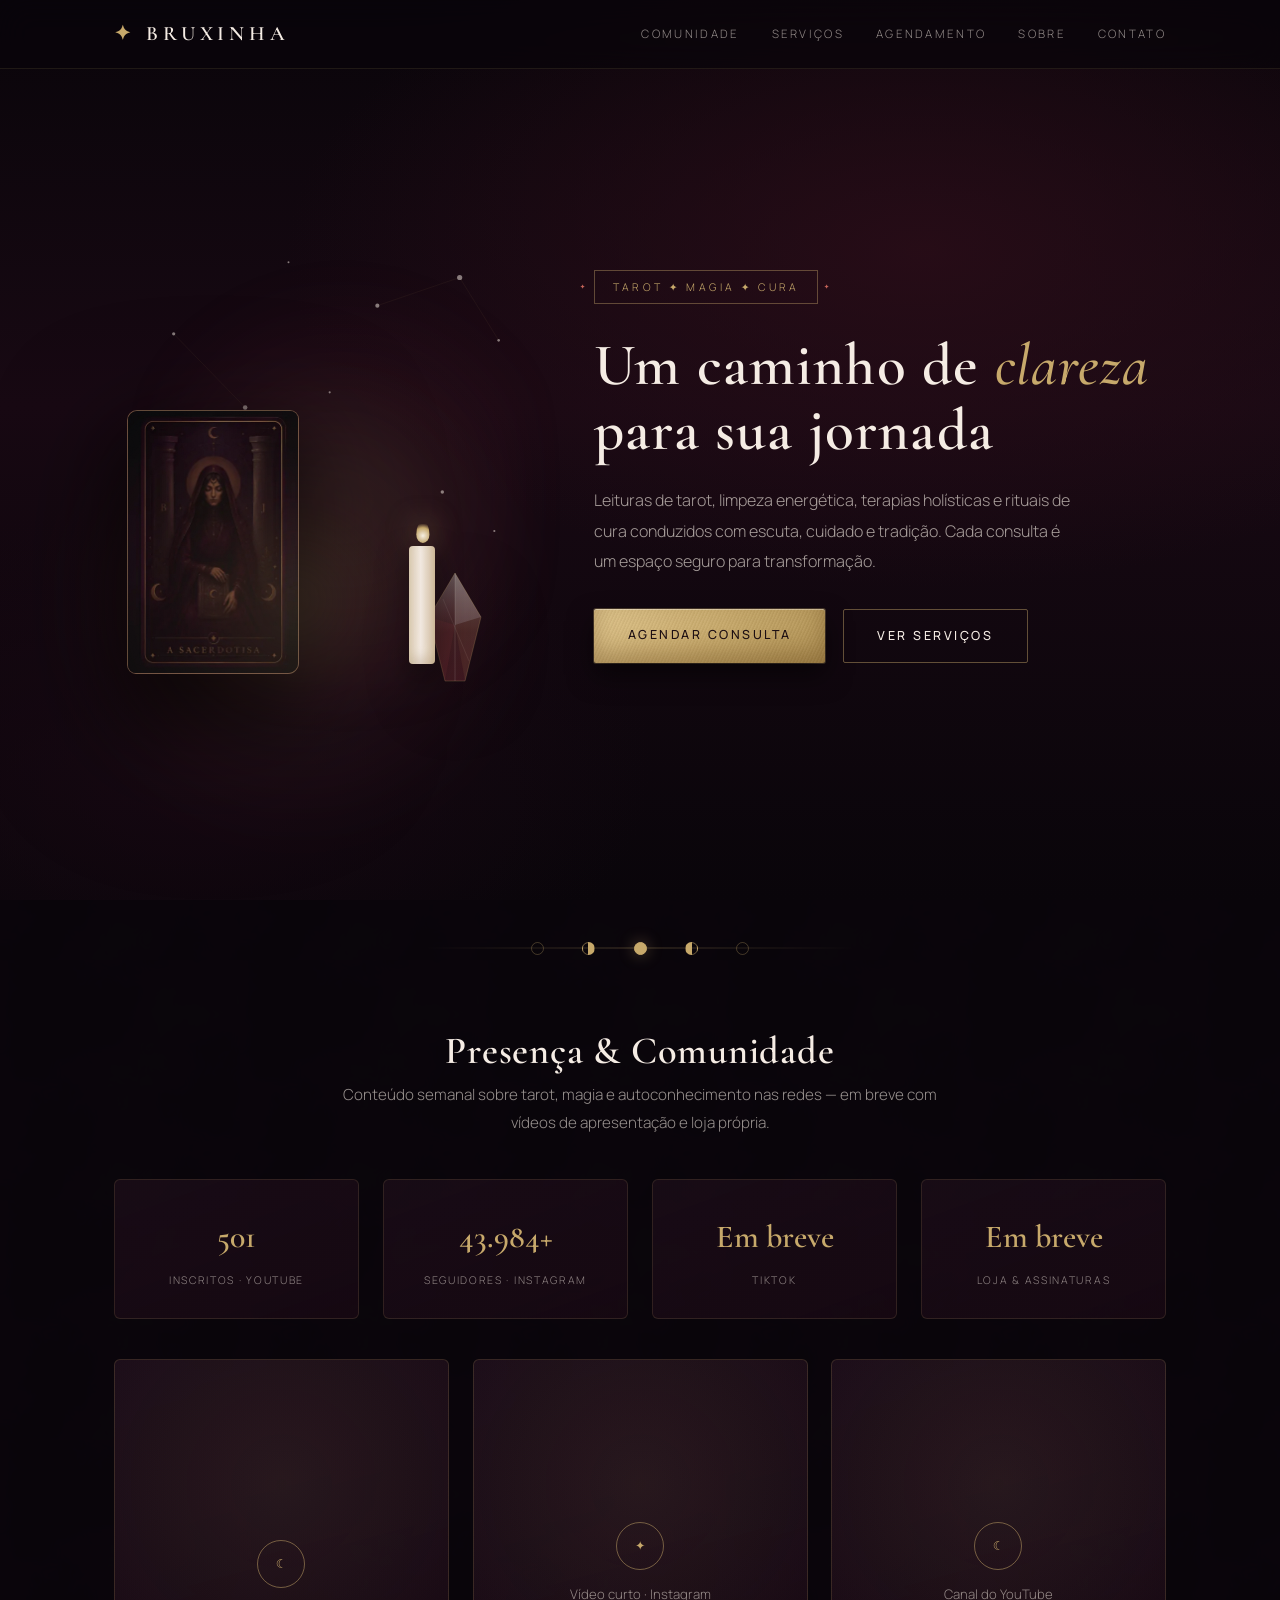
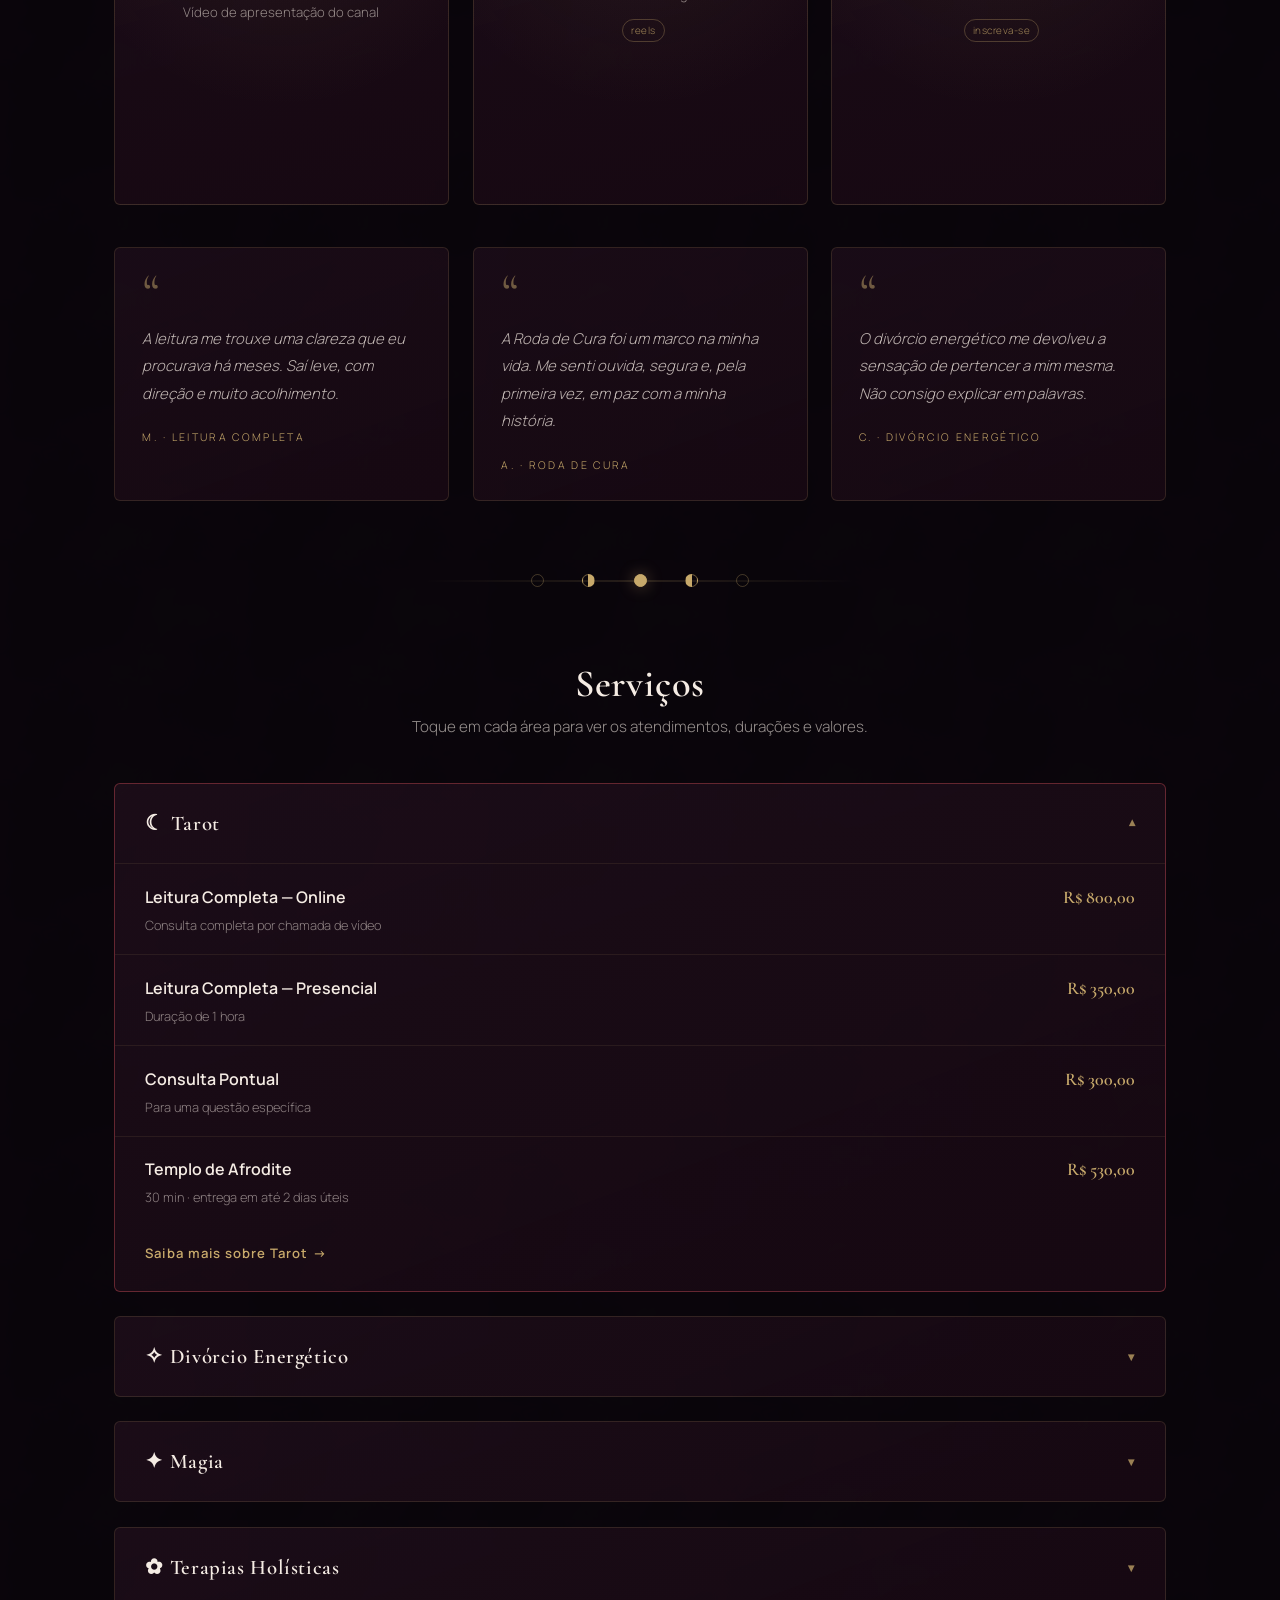
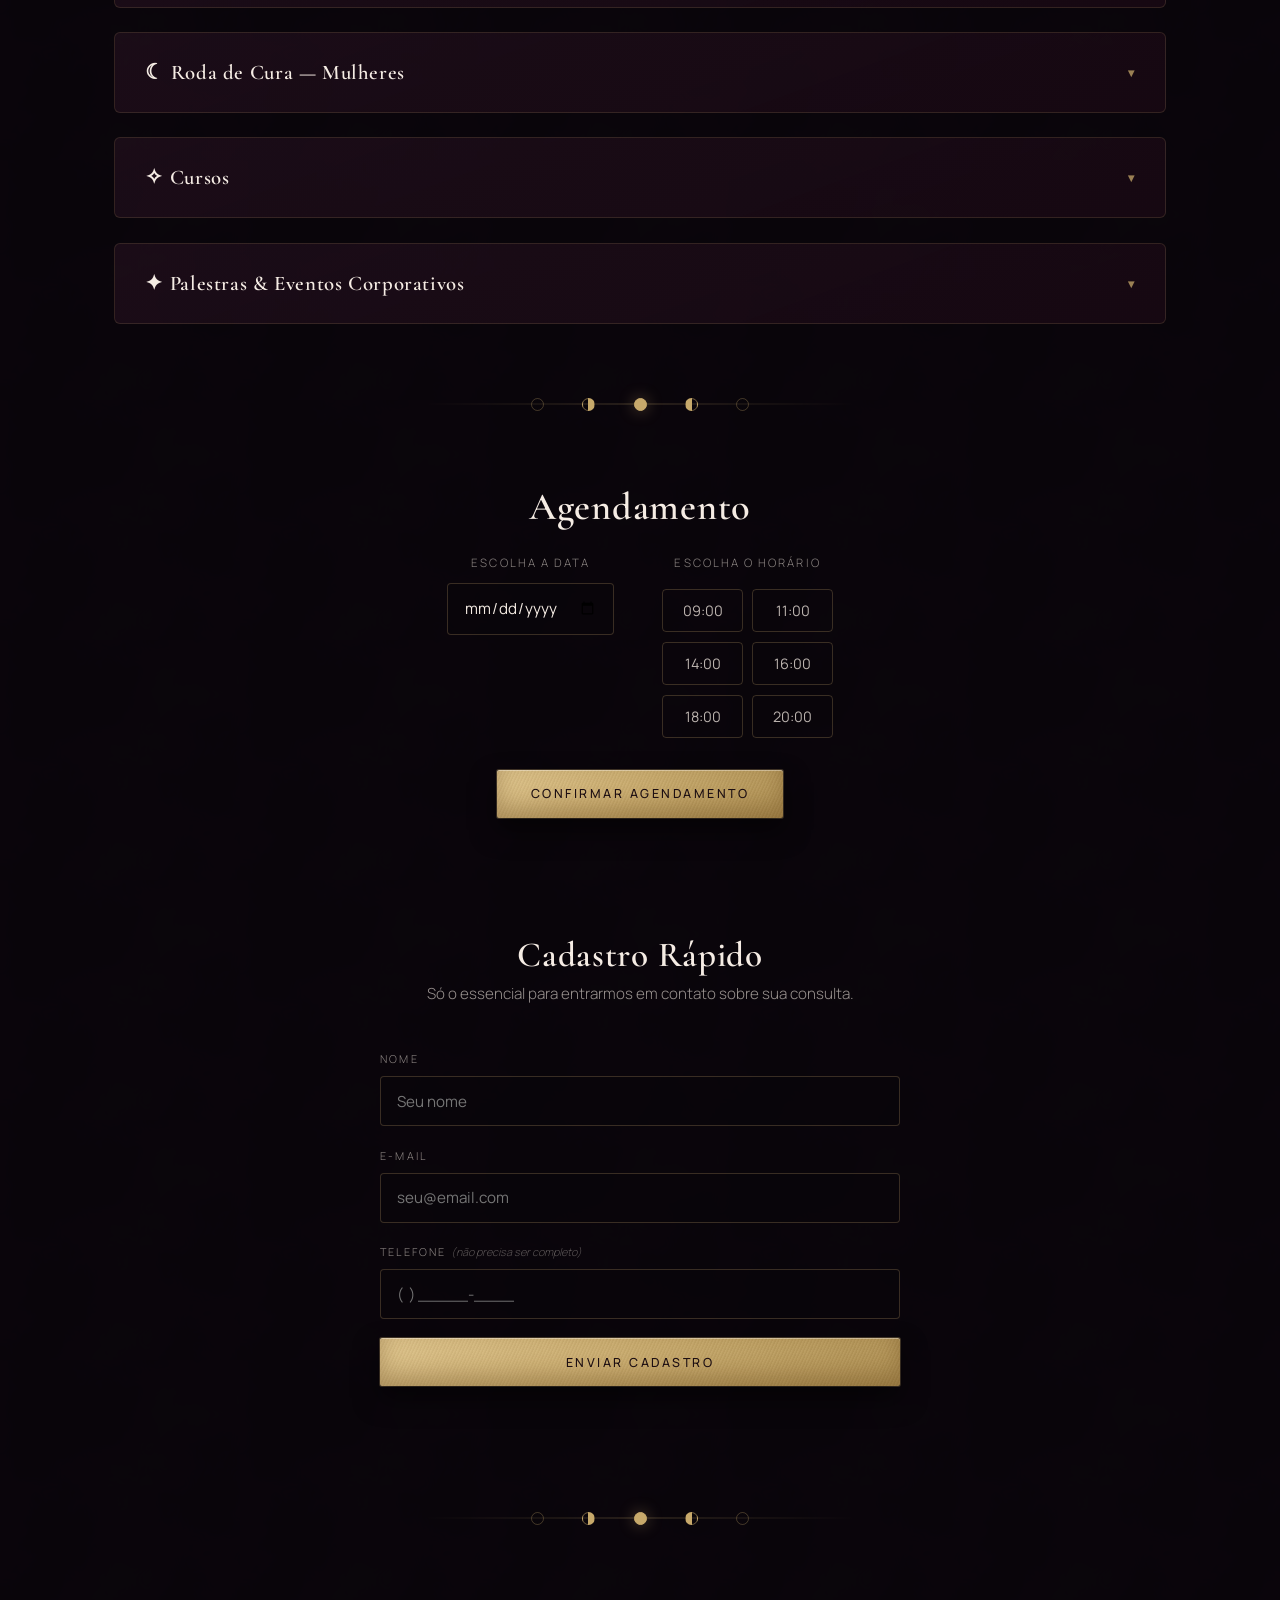
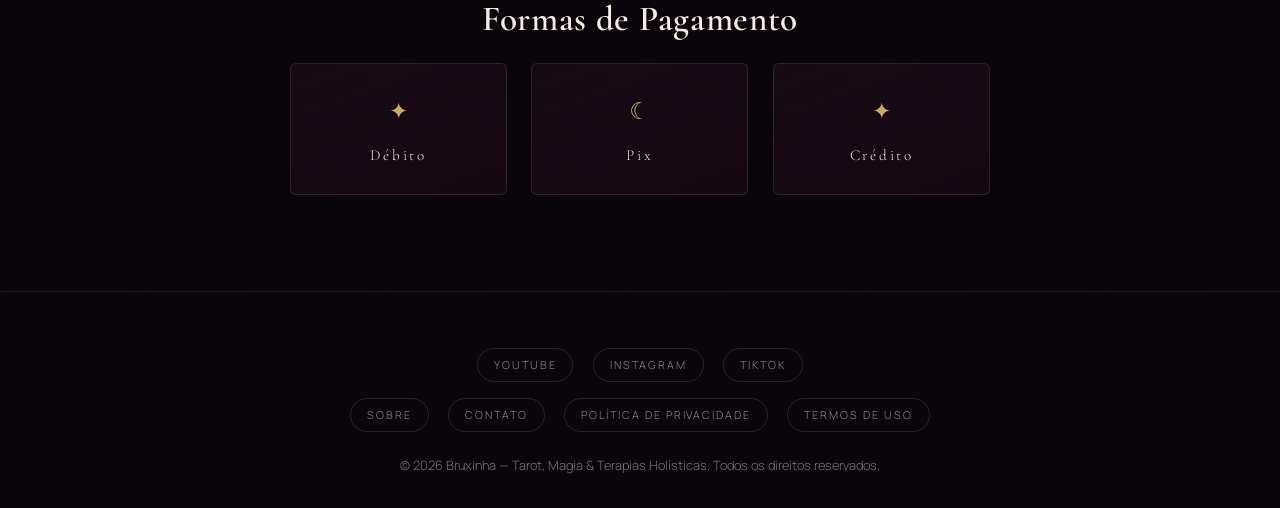
==== commit 797ec025: "bruxinha front-end v2" ====
--- a/index.html
+++ b/index.html
@@ -5,12 +5,14 @@
 <meta name="viewport" content="width=device-width, initial-scale=1.0">
 <meta name="description" content="Bruxinha — Tarot, magia e terapias holísticas. Leituras, limpeza energética, rituais de cura e cursos conduzidos com escuta, cuidado e tradição.">
 <title>Bruxinha • Tarot, Magia &amp; Terapias Holísticas</title>
+<link rel="icon" type="image/svg+xml" href="data:image/svg+xml,<svg xmlns='http://www.w3.org/2000/svg' viewBox='0 0 100 100'><text y='0.9em' font-size='90' fill='%23C7A96B'>✦</text></svg>">
 <link rel="preconnect" href="https://fonts.googleapis.com">
 <link rel="preconnect" href="https://fonts.gstatic.com" crossorigin>
 <link href="https://fonts.googleapis.com/css2?family=Cormorant+Garamond:ital,wght@0,400;0,500;0,600;0,700;1,400;1,500&family=Manrope:wght@300;400;500;600;700&display=swap" rel="stylesheet">
 <link rel="stylesheet" href="style.css">
 </head>
 <body>
+<a class="skip-link" href="#conteudo">Pular para o conteúdo</a>
 
 <header class="navbar">
   <div class="container">
@@ -26,7 +28,7 @@
 </header>
 
 <!-- HERO — COMPOSIÇÃO RITUALÍSTICA -->
-<section class="hero">
+<section class="hero" id="conteudo">
   <div class="container hero-content">
     <!-- Mesa ritualística minimalista -->
     <div class="hero-ritual" aria-hidden="true">
@@ -73,13 +75,14 @@
         </defs>
       </svg>
 
-      <!-- Carta de tarot — A Sacerdotisa -->
+<!-- Carta de tarot — A Sacerdotisa -->
       <div class="carta-tarot">
         <div class="carta-respiro">
           <div class="carta-frente">
-            <span class="carta-simbolo">☾</span>
-            <span class="carta-nome">A Sacerdotisa</span>
-            <span class="carta-rodape">BRUXINHA</span>
+            <picture>
+              <source srcset="images/cartahome.webp" type="image/webp">
+              <img src="images/cartahome-sm.png" alt="A Sacerdotisa — Tarot" class="carta-img">
+            </picture>
           </div>
         </div>
       </div>
@@ -109,7 +112,7 @@
 
     </div>
     <div class="hero-text">
-      <span class="badge">Tarot • Magia • Cura</span>
+      <span class="badge">Tarot ✦ Magia ✦ Cura</span>
       <h1>Um caminho de <span class="ouro">clareza</span> para sua jornada</h1>
       <p>
         Leituras de tarot, limpeza energética, terapias holísticas e rituais de cura conduzidos com escuta,
@@ -197,7 +200,7 @@
   <h2>Serviços</h2>
   <p class="secao-intro">Toque em cada área para ver os atendimentos, durações e valores.</p>
 
-  <div class="cards-grid" id="lista-servicos" style="grid-template-columns: 1fr;">
+  <div class="cards-grid" id="lista-servicos">
 
     <!-- TAROT -->
     <div class="card-servico destaque">
--- a/style.css
+++ b/style.css
@@ -1,5 +1,5 @@
 /* ============================================================
-   BRUXINHA — Identidade Sagrada
+   BRUXINHA — Identidade
    ------------------------------------------------------------
    Preto profundo, vinho, bordô, vermelho queimado, terracota,
    marfim e dourado envelhecido como joia.
@@ -55,7 +55,8 @@
 ::-webkit-scrollbar-thumb { background: rgba(199, 169, 107, 0.22); border-radius: 8px; }
 ::-webkit-scrollbar-thumb:hover { background: rgba(199, 169, 107, 0.4); }
 
-section[id] { scroll-margin-top: 4.6rem; }
+section[id],
+main[id] { scroll-margin-top: 4.6rem; }
 
 h1, h2, h3 {
   font-family: var(--font-heading);
@@ -98,7 +99,7 @@
   height: 100%;
 }
 
-/* Névoa muito discreta, movendo-se lentamente */
+/* Névoa (muito discreta, movendo-se lentamente) */
 .neblina {
   position: absolute;
   inset: -25%;
@@ -136,7 +137,7 @@
   to   { transform: translate(5%, 3%) scale(1.12); }
 }
 
-/* Granulado — remove o excesso "digital" */
+/* Granulado */
 .granulado {
   position: fixed;
   inset: 0;
@@ -252,6 +253,30 @@
 
 .navbar nav a:hover::after,
 .navbar nav a.ativo::after { transform: scaleX(1); }
+
+/* ============================================================
+   SKIP LINK — acessibilidade (usuários de teclado)
+   ============================================================ */
+.skip-link {
+  position: absolute;
+  top: -100%;
+  left: 1rem;
+  z-index: 500;
+  background: var(--gold);
+  color: #1c0e12;
+  padding: 0.7rem 1.3rem;
+  font-size: 0.74rem;
+  letter-spacing: 0.1em;
+  text-transform: uppercase;
+  text-decoration: none;
+  border-radius: 0 0 4px 4px;
+  transition: top 0.35s ease;
+}
+
+.skip-link:focus {
+  top: 0;
+  color: #1c0e12;
+}
 
 /* ============================================================
    BOTÕES — objetos físicos
@@ -499,12 +524,6 @@
   position: absolute;
   inset: 0;
   border-radius: 10px 9px 11px 9px;
-  padding: 1.5rem 1.3rem;
-  display: flex;
-  flex-direction: column;
-  align-items: center;
-  justify-content: space-between;
-  text-align: center;
   transform: translateZ(26px);
   background:
     radial-gradient(circle at 30% 18%, rgba(245, 236, 228, 0.08), transparent 58%),
@@ -514,6 +533,17 @@
     inset 0 0 0 1px rgba(199, 169, 107, 0.08),
     inset 0 0 70px rgba(9, 5, 10, 0.65),
     0 34px 64px rgba(0, 0, 0, 0.6);
+  overflow: hidden;
+}
+
+/* Carta ilustrada — imagem ocupa toda a superfície da carta */
+.carta-frente .carta-img {
+  position: absolute;
+  inset: 0;
+  width: 100%;
+  height: 100%;
+  object-fit: cover;
+  display: block;
 }
 
 /* textura de papel fino + imperfeições das bordas */
@@ -892,6 +922,9 @@
   gap: 1.5rem;
 }
 
+/* Lista de serviços em coluna única (accordion) */
+#lista-servicos { grid-template-columns: 1fr; }
+
 .card-servico {
   position: relative;
   background: linear-gradient(160deg, rgba(36, 17, 31, 0.65), rgba(24, 9, 19, 0.88));
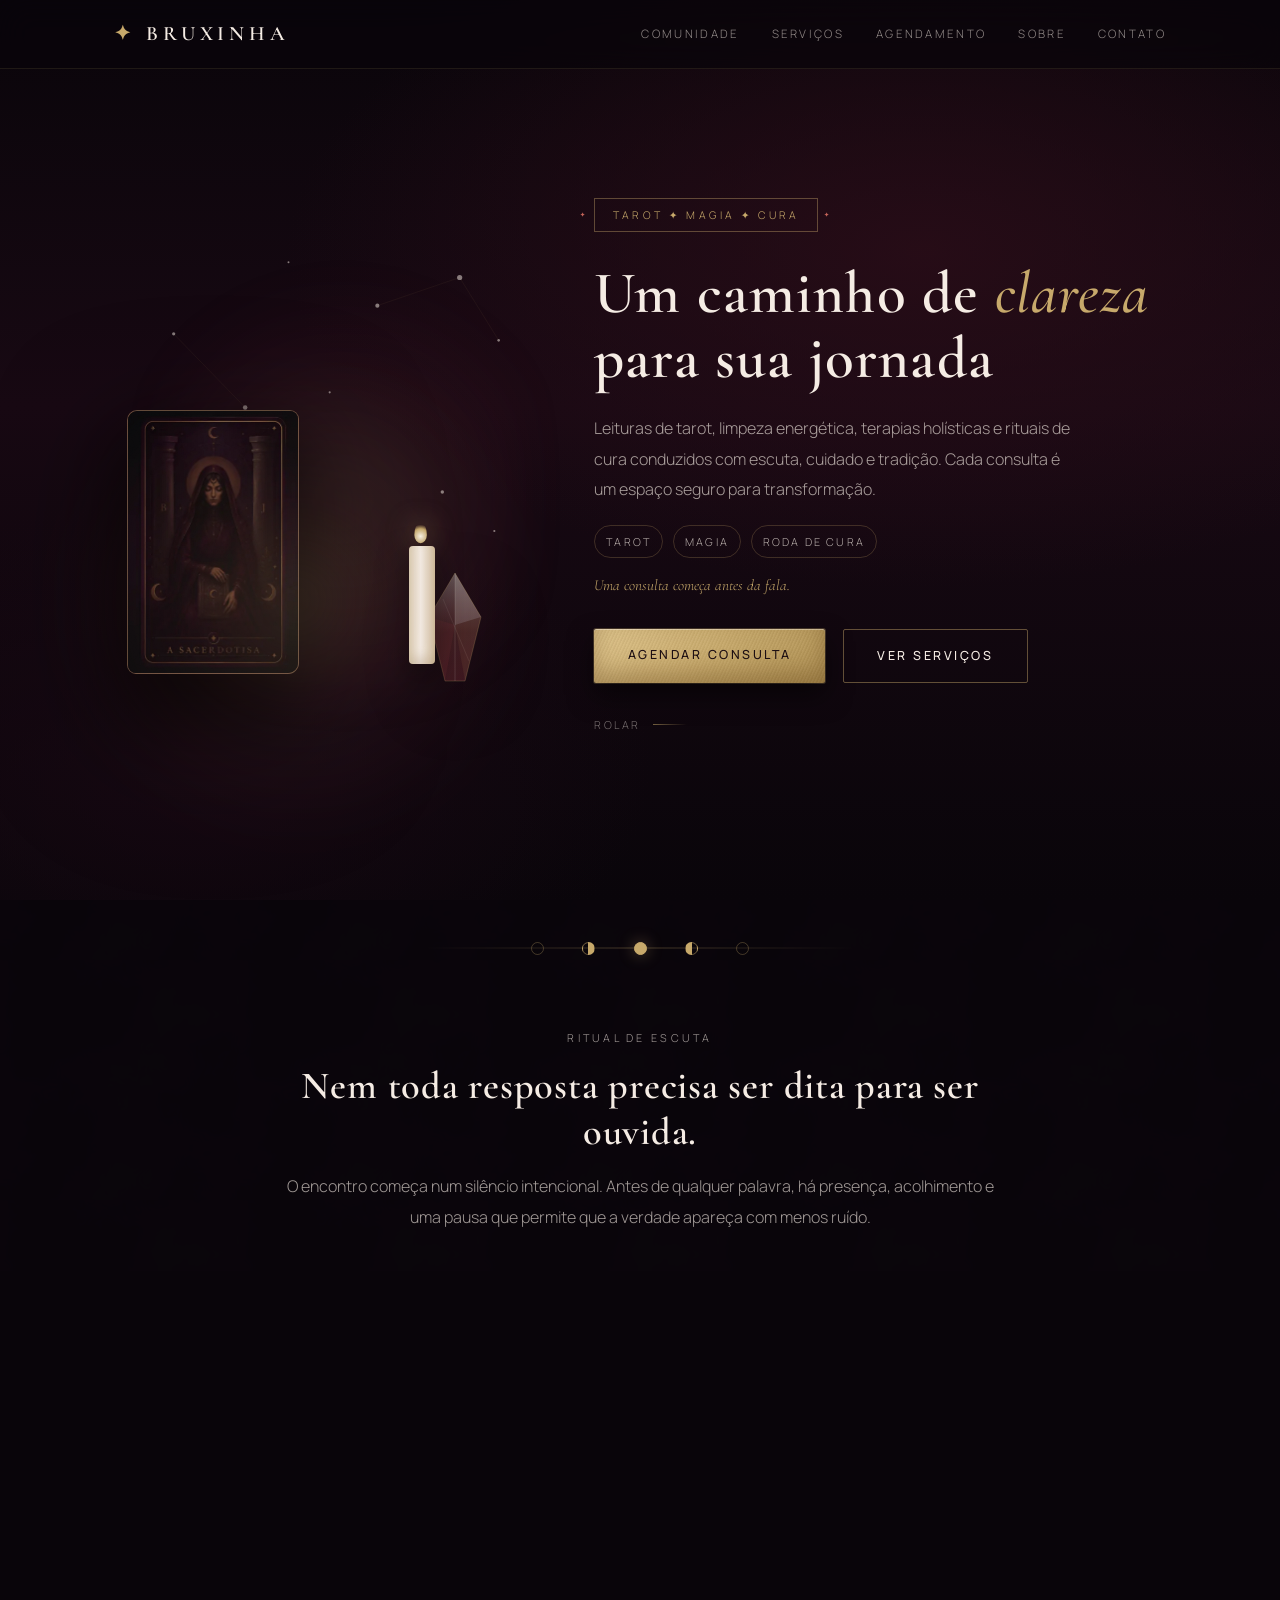
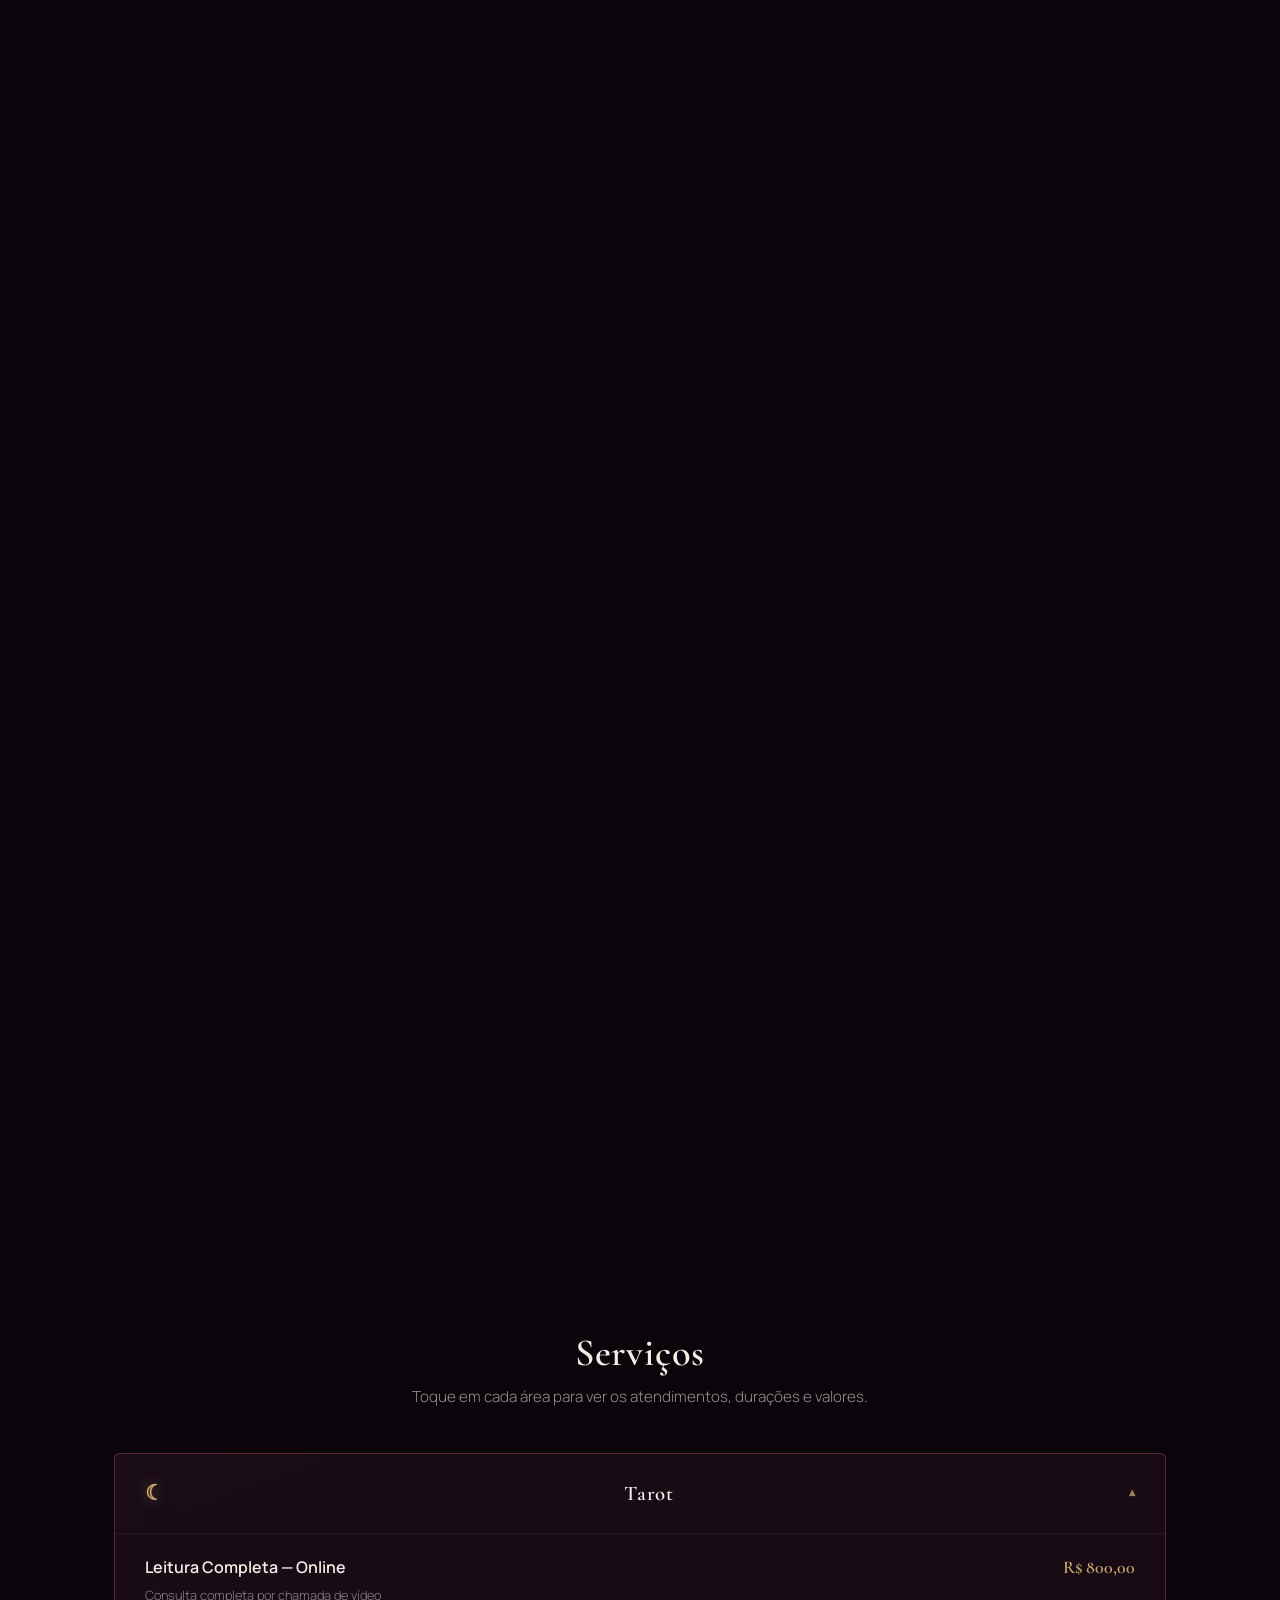
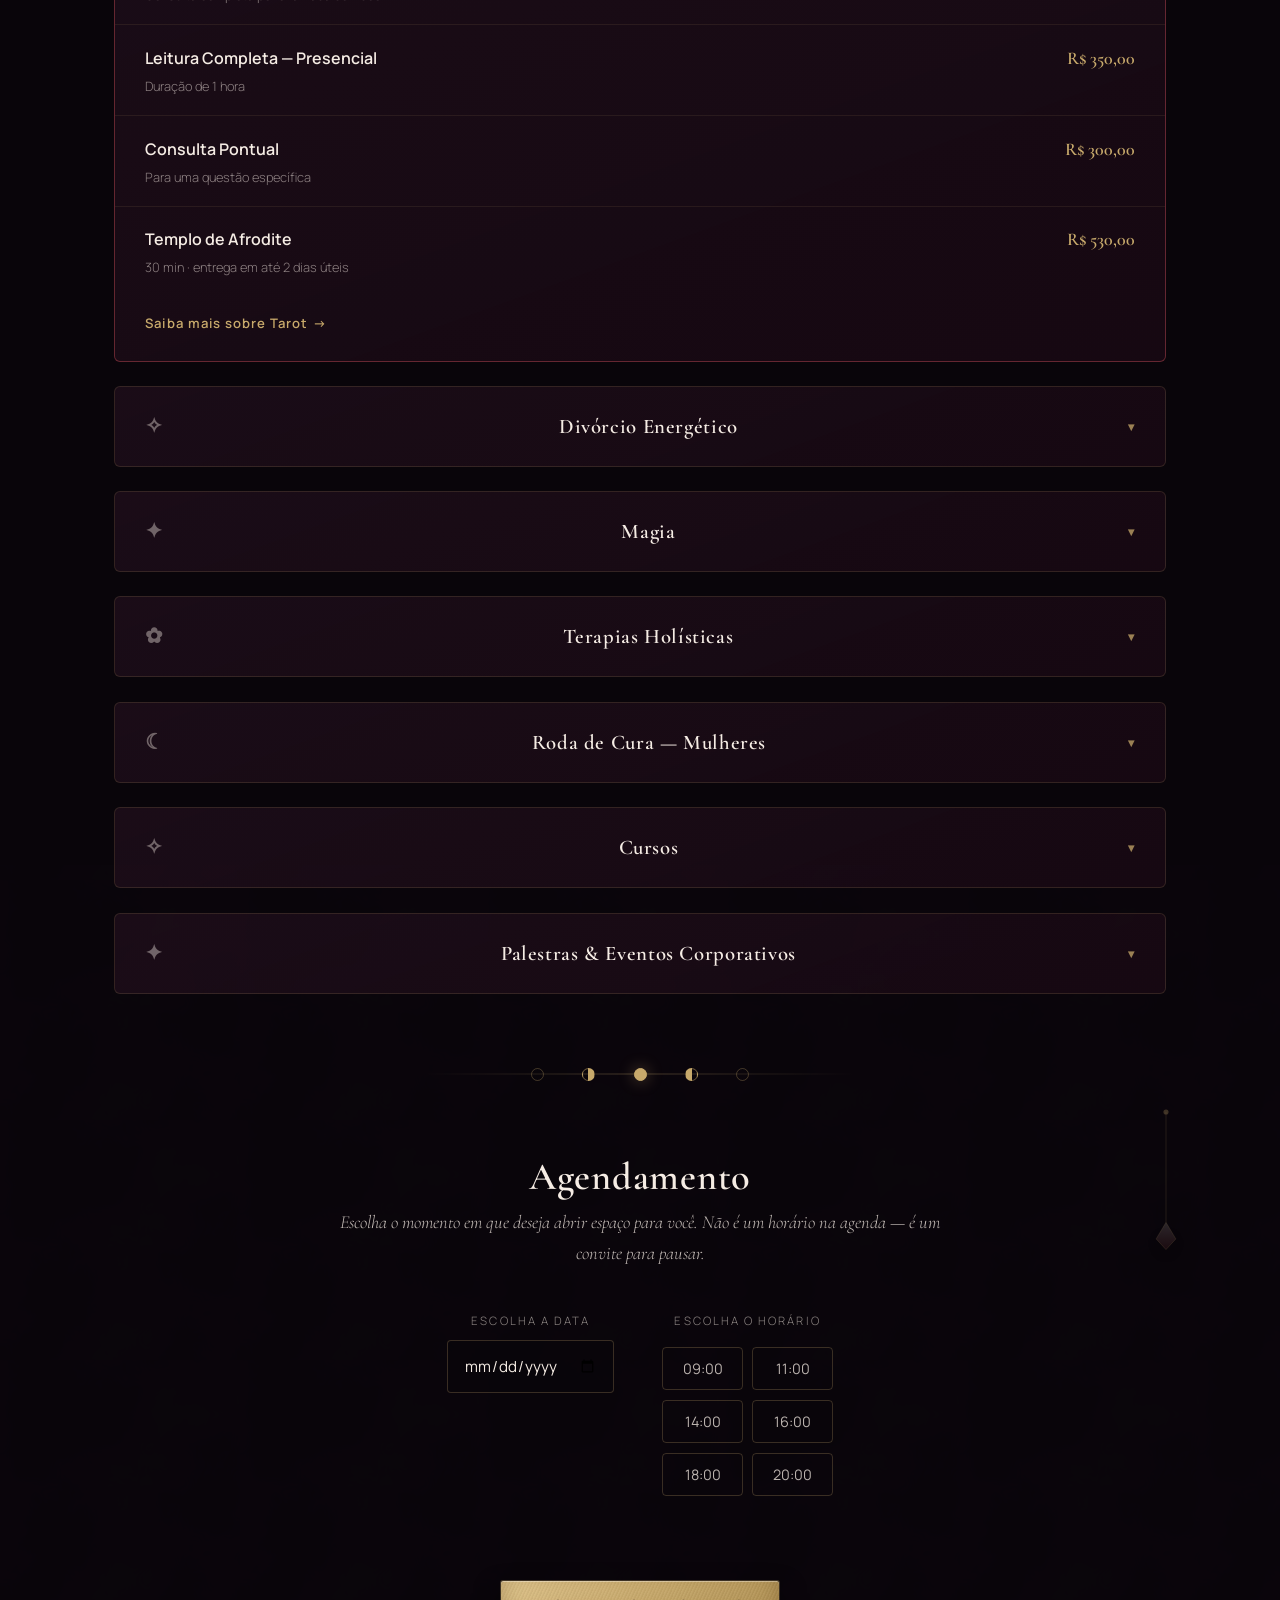
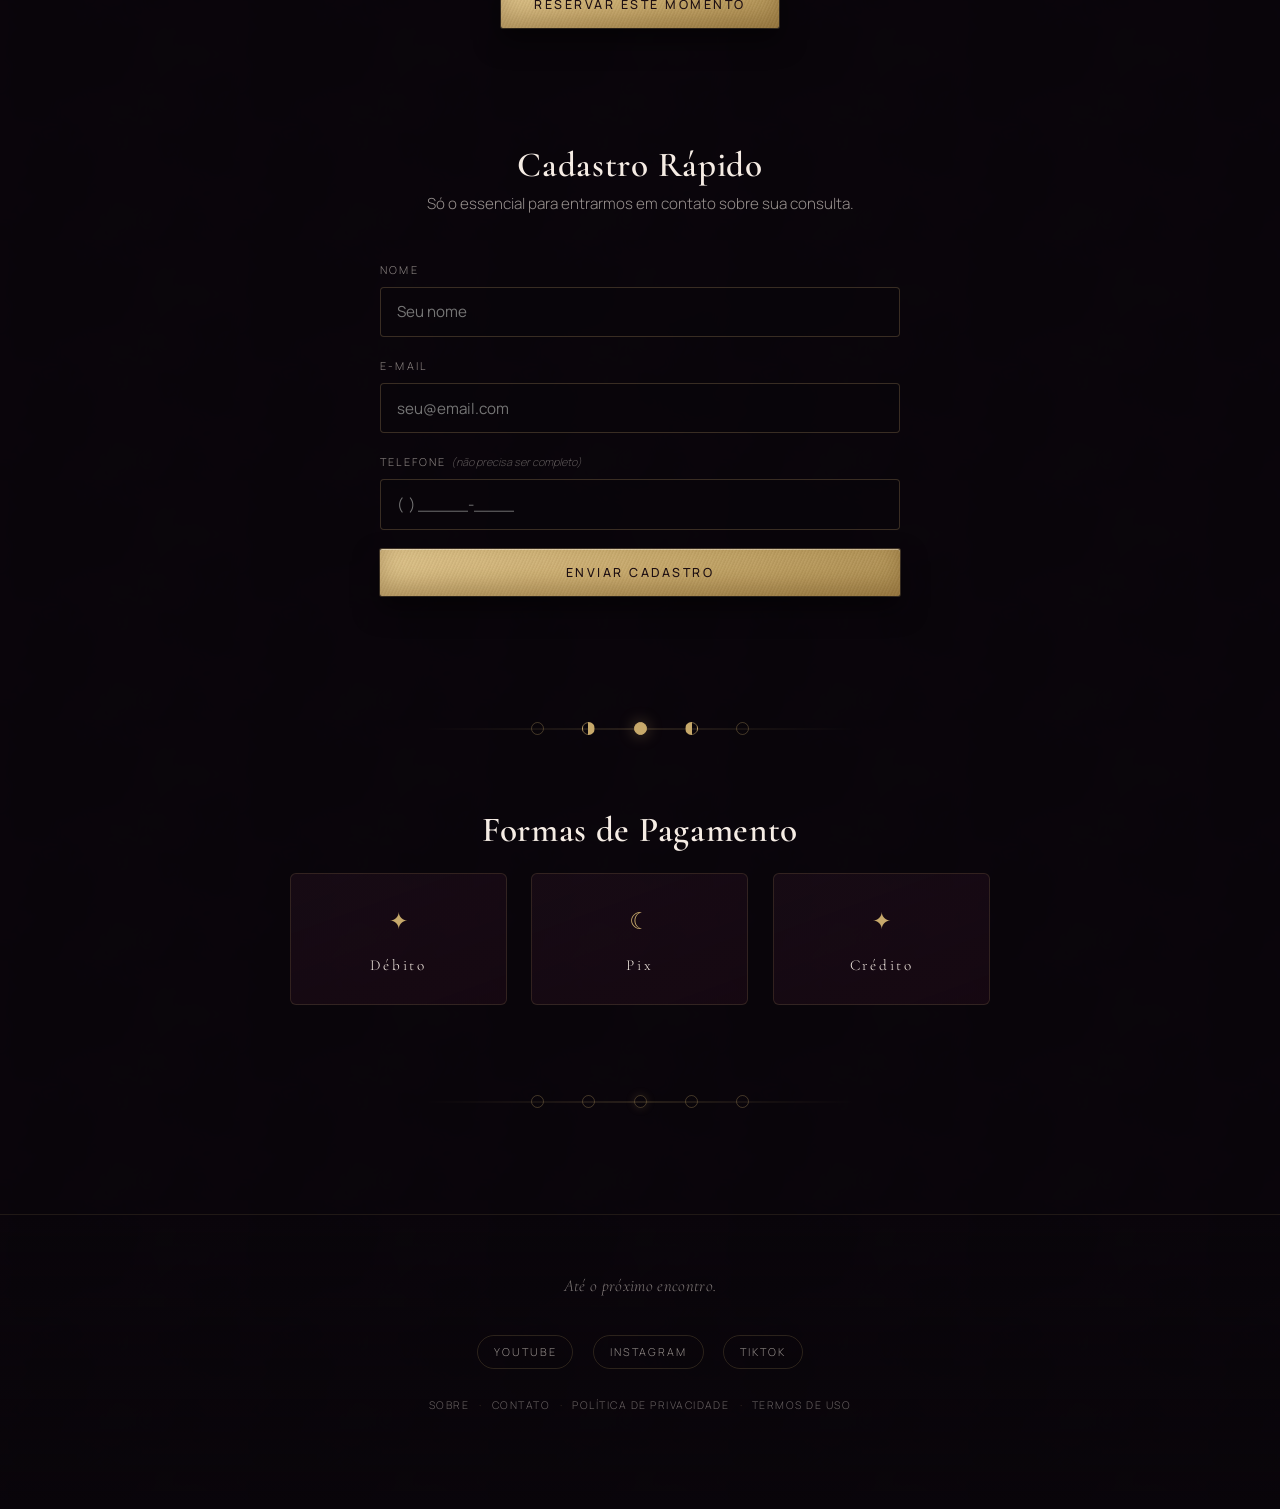
==== commit a2a3ffec: "bruxinha frontv2" ====
--- a/index.html
+++ b/index.html
@@ -118,10 +118,20 @@
         Leituras de tarot, limpeza energética, terapias holísticas e rituais de cura conduzidos com escuta,
         cuidado e tradição. Cada consulta é um espaço seguro para transformação.
       </p>
+      <div class="hero-meta">
+        <span>Tarot</span>
+        <span>Magia</span>
+        <span>Roda de Cura</span>
+      </div>
+      <div class="hero-legend">Uma consulta começa antes da fala.</div>
       <div class="hero-cta">
         <a href="#agendamento" class="btn-primary">Agendar consulta</a>
         <a href="#servicos" class="btn-secondary">Ver serviços</a>
       </div>
+      <div class="scroll-hint" aria-hidden="true">
+        <span>Rolar</span>
+        <i></i>
+      </div>
     </div>
 
     
@@ -132,46 +142,61 @@
   <span class="nova"></span><span class="crescente"></span><span class="cheia"></span><span class="minguante"></span><span class="nova"></span>
 </div>
 
+<section class="ritual-intro container" aria-labelledby="ritual-title">
+  <div class="ritual-intro-copy">
+    <p class="eyebrow">ritual de escuta</p>
+    <h2 id="ritual-title">Nem toda resposta precisa ser dita para ser ouvida.</h2>
+    <p>O encontro começa num silêncio intencional. Antes de qualquer palavra, há presença, acolhimento e uma pausa que permite que a verdade apareça com menos ruído.</p>
+  </div>
+  <div class="ritual-sequence">
+    <article class="ritual-step">
+      <span class="ritual-step__index">01</span>
+      <h3>Silêncio</h3>
+      <p>O espaço é preparado para desacelerar o pensamento e abrir caminho para a percepção.</p>
+    </article>
+    <article class="ritual-step">
+      <span class="ritual-step__index">02</span>
+      <h3>Escuta</h3>
+      <p>Cada palavra chega com cuidado. Nada é forçado, nada é precipitado.</p>
+    </article>
+    <article class="ritual-step">
+      <span class="ritual-step__index">03</span>
+      <h3>Retorno</h3>
+      <p>Ao final, a consulta deixa uma sensação de direção, presença e retorno a si.</p>
+    </article>
+  </div>
+</section>
+
 <!-- SOBRE / COMUNIDADE -->
 <section class="sobre container" id="sobre">
-  <h2>Presença &amp; Comunidade</h2>
-  <p class="secao-intro">Conteúdo semanal sobre tarot, magia e autoconhecimento nas redes — em breve com vídeos de apresentação e loja própria.</p>
-
-  <div class="social-grid">
-    <div class="social-card">
-      <span class="numero" data-contador="501">501</span>
-      <span class="rede">Inscritos · YouTube</span>
-    </div>
-    <div class="social-card">
-      <span class="numero" data-contador="44000" data-contador-sufixo="+">44K</span>
-      <span class="rede">Seguidores · Instagram</span>
-    </div>
-    <div class="social-card">
-      <span class="numero">Em breve</span>
-      <span class="rede">TikTok</span>
-    </div>
-    <div class="social-card">
-      <span class="numero">Em breve</span>
-      <span class="rede">Loja &amp; Assinaturas</span>
-    </div>
-  </div>
-
-  <div class="video-grid">
-    <div class="video-placeholder" data-video="https://youtu.be/aSD73FfRUK4?si=kQfmpgW71lmRr3pR" role="button" tabindex="0" aria-label="Abrir vídeo de apresentação do canal">
-      <div class="play">☾</div>
-      Vídeo de apresentação do canal
-    </div>
-    <div class="video-placeholder" data-video="https://www.instagram.com/bruxinhateresaferrini?igsh=dTQxaHF5ZGYxZDV3" role="button" tabindex="0" aria-label="Abrir perfil do Instagram">
-      <div class="play">✦</div>
-      Vídeo curto · Instagram <span class="status-em-breve">reels</span>
-    </div>
-    <div class="video-placeholder" data-video="https://youtube.com/@bruxinhateresaferrini?si=0c1Y6rR1ePp9T1QN" role="button" tabindex="0" aria-label="Abrir canal do YouTube">
-      <div class="play">☾</div>
-      Canal do YouTube <span class="status-em-breve">inscreva-se</span>
-    </div>
-  </div>
-
-  <!-- Depoimentos — um círculo de pessoas -->
+
+  <!-- Espelho — Reflexão. Esta seção é sobre se reconhecer nas
+       vozes de outras pessoas; o espelho é o objeto certo aqui,
+       não decoração aleatória. Muito discreto: apoia a leitura,
+       não compete com ela. -->
+  <svg class="objeto-simbolico espelho-comunidade" viewBox="0 0 140 190" aria-hidden="true">
+    <ellipse cx="70" cy="76" rx="46" ry="60" fill="url(#espelho-vidro)" stroke="rgba(199,169,107,0.38)" stroke-width="1.2"/>
+    <ellipse cx="70" cy="76" rx="46" ry="60" fill="none" stroke="rgba(245,236,228,0.08)" stroke-width="6"/>
+    <path d="M62 134 L78 134 L74 178 L66 178 Z" fill="rgba(199,169,107,0.22)"/>
+    <ellipse cx="70" cy="180" rx="16" ry="4" fill="rgba(199,169,107,0.16)"/>
+    <ellipse class="espelho-brilho" cx="52" cy="52" rx="14" ry="22" fill="rgba(245,236,228,0.16)"/>
+    <defs>
+      <linearGradient id="espelho-vidro" x1="0" y1="0" x2="1" y2="1">
+        <stop offset="0%" stop-color="rgba(245,236,228,0.1)"/>
+        <stop offset="55%" stop-color="rgba(165,63,72,0.06)"/>
+        <stop offset="100%" stop-color="rgba(9,5,10,0.3)"/>
+      </linearGradient>
+    </defs>
+  </svg>
+
+  <div class="presence-intro">
+    <p class="eyebrow">Presença &amp; comunidade</p>
+    <h2>Antes dos números, há quem regressa.</h2>
+    <p class="secao-intro convite">As vozes que chegam aqui não são apenas testemunhos. São ecos de quem encontrou um espaço para respirar, compreender e voltar para si.</p>
+  </div>
+
+  <!-- Depoimentos — um círculo de pessoas. Vem primeiro de propósito:
+       o que define esta comunidade são pessoas, não métricas. -->
   <div class="depoimentos-grid">
     <div class="depoimento">
       <span class="aspas">“</span>
@@ -189,6 +214,44 @@
       <span class="autor">C. · Divórcio Energético</span>
     </div>
   </div>
+
+  <div class="subsecao-divisor" aria-hidden="true"><span></span></div>
+  <span class="subsecao-titulo">Presença digital</span>
+  <p class="secao-intro">Conteúdo semanal sobre tarot, magia e autoconhecimento nas redes — em breve com vídeos de apresentação e loja própria.</p>
+
+  <div class="social-grid">
+    <div class="social-card">
+      <span class="numero" data-contador="501">501</span>
+      <span class="rede">Inscritos · YouTube</span>
+    </div>
+    <div class="social-card">
+      <span class="numero" data-contador="44000" data-contador-sufixo="+">44K</span>
+      <span class="rede">Seguidores · Instagram</span>
+    </div>
+    <div class="social-card">
+      <span class="numero">Em breve</span>
+      <span class="rede">TikTok</span>
+    </div>
+    <div class="social-card">
+      <span class="numero">Em breve</span>
+      <span class="rede">Loja &amp; Assinaturas</span>
+    </div>
+  </div>
+
+  <div class="video-grid">
+    <div class="video-placeholder" data-video="https://youtu.be/aSD73FfRUK4?si=kQfmpgW71lmRr3pR" role="button" tabindex="0" aria-label="Abrir vídeo de apresentação do canal">
+      <div class="play">☾</div>
+      Vídeo de apresentação do canal
+    </div>
+    <div class="video-placeholder" data-video="https://www.instagram.com/bruxinhateresaferrini?igsh=dTQxaHF5ZGYxZDV3" role="button" tabindex="0" aria-label="Abrir perfil do Instagram">
+      <div class="play">✦</div>
+      Vídeo curto · Instagram <span class="status-em-breve">reels</span>
+    </div>
+    <div class="video-placeholder" data-video="https://youtube.com/@bruxinhateresaferrini?si=0c1Y6rR1ePp9T1QN" role="button" tabindex="0" aria-label="Abrir canal do YouTube">
+      <div class="play">☾</div>
+      Canal do YouTube <span class="status-em-breve">inscreva-se</span>
+    </div>
+  </div>
 </section>
 
 <div class="moon-divider" aria-hidden="true">
@@ -205,7 +268,7 @@
     <!-- TAROT -->
     <div class="card-servico destaque">
       <button class="card-servico-header" data-toggle>
-        ☾ Tarot
+        <span class="simbolo-servico">☾</span> Tarot
         <span class="chevron">▾</span>
       </button>
       <div class="sub-servicos">
@@ -232,7 +295,7 @@
     <!-- DIVÓRCIO ENERGÉTICO -->
     <div class="card-servico">
       <button class="card-servico-header" data-toggle>
-        ✧ Divórcio Energético
+        <span class="simbolo-servico">✧</span> Divórcio Energético
         <span class="chevron">▾</span>
       </button>
       <div class="sub-servicos">
@@ -247,7 +310,7 @@
     <!-- MAGIA -->
     <div class="card-servico">
       <button class="card-servico-header" data-toggle>
-        ✦ Magia
+        <span class="simbolo-servico">✦</span> Magia
         <span class="chevron">▾</span>
       </button>
       <div class="sub-servicos">
@@ -263,7 +326,7 @@
     <!-- TERAPIAS HOLÍSTICAS -->
     <div class="card-servico">
       <button class="card-servico-header" data-toggle>
-        ✿ Terapias Holísticas
+        <span class="simbolo-servico">✿</span> Terapias Holísticas
         <span class="chevron">▾</span>
       </button>
       <div class="sub-servicos">
@@ -279,7 +342,7 @@
     <!-- RODA DE CURA — MULHERES -->
     <div class="card-servico">
       <button class="card-servico-header" data-toggle>
-        ☾ Roda de Cura — Mulheres
+        <span class="simbolo-servico">☾</span> Roda de Cura — Mulheres
         <span class="chevron">▾</span>
       </button>
       <div class="sub-servicos">
@@ -295,7 +358,7 @@
     <!-- CURSOS -->
     <div class="card-servico">
       <button class="card-servico-header" data-toggle>
-        ✧ Cursos
+        <span class="simbolo-servico">✧</span> Cursos
         <span class="chevron">▾</span>
       </button>
       <div class="sub-servicos">
@@ -314,7 +377,7 @@
     <!-- PALESTRAS E EVENTOS -->
     <div class="card-servico">
       <button class="card-servico-header" data-toggle>
-        ✦ Palestras &amp; Eventos Corporativos
+        <span class="simbolo-servico">✦</span> Palestras &amp; Eventos Corporativos
         <span class="chevron">▾</span>
       </button>
       <div class="sub-servicos">
@@ -335,7 +398,26 @@
 
 <!-- AGENDAMENTO -->
 <section class="agendamento container" id="agendamento">
+
+  <!-- Pêndulo — Alinhamento. Escolher o momento certo é um ato
+       de alinhamento; nenhum outro objeto da lista do briefing
+       fazia tanto sentido nesta seção especificamente. -->
+  <svg class="objeto-simbolico pendulo-agendamento" viewBox="0 0 90 190" aria-hidden="true">
+    <g class="pendulo-oscila">
+      <line x1="45" y1="4" x2="45" y2="150" stroke="rgba(199,169,107,0.35)" stroke-width="1"/>
+      <circle cx="45" cy="4" r="3.4" fill="rgba(199,169,107,0.5)"/>
+      <path d="M45 150 L58 172 L45 186 L32 172 Z" fill="url(#pendulo-grad)" stroke="rgba(199,169,107,0.4)" stroke-width="0.8"/>
+    </g>
+    <defs>
+      <linearGradient id="pendulo-grad" x1="0" y1="0" x2="0" y2="1">
+        <stop offset="0%" stop-color="rgba(245,236,228,0.28)"/>
+        <stop offset="100%" stop-color="rgba(165,63,72,0.22)"/>
+      </linearGradient>
+    </defs>
+  </svg>
+
   <h2>Agendamento</h2>
+  <p class="secao-intro convite">Escolha o momento em que deseja abrir espaço para você. Não é um horário na agenda — é um convite para pausar.</p>
   <div class="agenda-wrapper">
     <div>
       <label for="data-consulta" style="display:block; margin-bottom:0.6rem; font-size:0.72rem; color:rgba(245,236,228,0.55); text-transform:uppercase; letter-spacing:0.18em;">Escolha a data</label>
@@ -353,7 +435,8 @@
       </div>
     </div>
   </div>
-  <button type="button" class="btn-confirmar" id="btn-confirmar-agenda">Confirmar agendamento</button>
+  <p id="reflexo-agenda" class="reflexo-agenda" aria-live="polite"></p>
+  <button type="button" class="btn-confirmar" id="btn-confirmar-agenda">Reservar este momento</button>
   <p id="msg-agenda" style="margin-top:1.2rem; color:var(--gold); font-size:0.9rem; min-height:1.2em;"></p>
 </section>
 
@@ -402,7 +485,14 @@
   </div>
 </section>
 
+<!-- A cena que abriu com a lua crescente se fecha com a lua nova —
+     o mesmo silêncio de onde tudo começou. -->
+<div class="moon-divider moon-divider-final" aria-hidden="true">
+  <span class="nova"></span><span class="nova"></span><span class="nova destaque-final"></span><span class="nova"></span><span class="nova"></span>
+</div>
+
 <footer>
+  <p class="footer-despedida">Até o próximo encontro.</p>
   <div class="footer-socials">
     <a href="https://youtube.com/@bruxinhateresaferrini?si=0c1Y6rR1ePp9T1QN" target="_blank" rel="noopener">YouTube</a>
     <a href="https://www.instagram.com/bruxinhateresaferrini?igsh=dTQxaHF5ZGYxZDV3" target="_blank" rel="noopener">Instagram</a>
--- a/style.css
+++ b/style.css
@@ -32,6 +32,14 @@
 
 /* ---------- BASE ---------- */
 html { scroll-behavior: smooth; background-color: var(--bg-deep); }
+body::before {
+  content: "";
+  position: fixed;
+  inset: 0;
+  pointer-events: none;
+  background: radial-gradient(circle at top, rgba(199, 169, 107, 0.045), transparent 48%);
+  z-index: -1;
+}
 
 body {
   background-color: var(--bg-deep);
@@ -58,6 +66,11 @@
 section[id],
 main[id] { scroll-margin-top: 4.6rem; }
 
+section {
+  position: relative;
+  isolation: isolate;
+}
+
 h1, h2, h3 {
   font-family: var(--font-heading);
   letter-spacing: 0.02em;
@@ -97,6 +110,18 @@
   inset: 0;
   width: 100%;
   height: 100%;
+}
+
+/* Luz por capítulo — cada seção recebe uma temperatura própria,
+   trocada suavemente conforme o usuário entra nela (ver JS:
+   ativarLuzPorCapitulo). Não é decoração: é a forma de dar a
+   cada "capítulo" da página uma cena de luz diferente, em vez
+   de repetir a mesma atmosfera do início ao fim. */
+.luz-capitulo {
+  position: absolute;
+  inset: 0;
+  transition: background 2.8s ease;
+  pointer-events: none;
 }
 
 /* Névoa (muito discreta, movendo-se lentamente) */
@@ -179,6 +204,104 @@
   margin: -1rem auto 2.6rem;
   font-size: 0.95rem;
   line-height: 1.85;
+}
+
+/* O convite do Agendamento — mesma função do .secao-intro, tom
+   mais próximo e pessoal: itálico, serifado, cor de vela. */
+.secao-intro.convite {
+  font-family: var(--font-heading);
+  font-style: italic;
+  font-size: 1.15rem;
+  color: rgba(245, 236, 228, 0.78);
+  line-height: 1.7;
+}
+
+/* Divisor interno da seção Comunidade — separa o círculo de
+   pessoas (depoimentos) da presença digital (números), sem
+   quebrar a seção em duas como os moon-dividers fazem entre
+   seções inteiras. Um traço breve, quase um respiro. */
+.subsecao-divisor {
+  display: flex;
+  justify-content: center;
+  margin: 3.4rem 0 1.2rem;
+}
+
+.subsecao-divisor span {
+  width: 46px;
+  height: 1px;
+  background: linear-gradient(90deg, transparent, rgba(199, 169, 107, 0.4), transparent);
+}
+
+.subsecao-titulo {
+  display: block;
+  text-align: center;
+  color: var(--gold);
+  text-transform: uppercase;
+  letter-spacing: 0.3em;
+  font-size: 0.7rem;
+  margin-bottom: 0.9rem;
+}
+
+/* ============================================================
+   OBJETOS COM SIGNIFICADO
+   ------------------------------------------------------------
+   Cada seção que recebe um destes objetos precisa de contexto
+   posicional (position: relative) e altura mínima para que o
+   SVG absoluto tenha onde respirar sem colidir com o texto.
+   São propositalmente discretos — apoiam a leitura da seção em
+   vez de competir com ela por atenção. Ocultos no mobile: em
+   telas estreitas não há espaço de sobra para um elemento que
+   é, por definição, periférico.
+   ============================================================ */
+.sobre,
+.agendamento { position: relative; }
+
+.objeto-simbolico {
+  position: absolute;
+  top: -0.5rem;
+  right: -1rem;
+  width: 108px;
+  height: auto;
+  opacity: 0.55;
+  pointer-events: none;
+  filter: drop-shadow(0 10px 24px rgba(0, 0, 0, 0.35));
+}
+
+/* Espelho — reflexo muito lento, como luz de vela repousando
+   sobre um vidro antigo. Nunca brilha o suficiente para parecer
+   um destaque; é presença, não protagonismo. */
+.espelho-comunidade { animation: respirar 15s ease-in-out infinite; }
+
+.espelho-comunidade .espelho-brilho {
+  animation: reflexo-espelho 11s ease-in-out infinite;
+}
+
+@keyframes reflexo-espelho {
+  0%, 100% { opacity: 0.5; transform: translate(0, 0); }
+  50%      { opacity: 0.85; transform: translate(3px, -2px); }
+}
+
+/* Pêndulo — oscila menos de 4°, como um pêndulo de fato
+   assentando após ser solto: nunca um balanço mecânico e
+   simétrico. */
+.pendulo-agendamento {
+  top: -0.8rem;
+  right: -0.6rem;
+  width: 68px;
+}
+
+.pendulo-oscila {
+  transform-origin: 45px 4px;
+  animation: oscilar-pendulo 10s ease-in-out infinite;
+}
+
+@keyframes oscilar-pendulo {
+  0%, 100% { transform: rotate(-2.6deg); }
+  50%      { transform: rotate(2.2deg); }
+}
+
+@media (max-width: 900px) {
+  .objeto-simbolico { display: none; }
 }
 
 /* ============================================================
@@ -351,6 +474,27 @@
 }
 
 /* ============================================================
+   LIMIAR — véu do instante antes de "atravessar a porta"
+   ------------------------------------------------------------
+   Criado e removido via JS (ver abrirCena()). Cobre a tela por
+   um instante e se dissolve enquanto a cena acende — não é uma
+   tela de carregamento técnica, é uma pausa antes da revelação.
+   pointer-events: none garante que nunca bloqueia um clique,
+   mesmo antes de terminar de sumir.
+   ============================================================ */
+.limiar {
+  position: fixed;
+  inset: 0;
+  z-index: 999;
+  background: var(--bg-deep);
+  pointer-events: none;
+  opacity: 1;
+  transition: opacity 1.7s var(--ease-slow);
+}
+
+.limiar.dissolvido { opacity: 0; }
+
+/* ============================================================
    HERO — composição ritualística
    ============================================================ */
 .hero {
@@ -421,10 +565,53 @@
   color: rgba(245, 236, 228, 0.65);
   max-width: 480px;
   line-height: 1.9;
-  margin-bottom: 2rem;
+  margin-bottom: 1.3rem;
+}
+
+.hero-meta {
+  display: flex;
+  flex-wrap: wrap;
+  gap: 0.6rem;
+  margin-bottom: 0.9rem;
+}
+
+.hero-meta span {
+  border: 1px solid rgba(199, 169, 107, 0.24);
+  padding: 0.35rem 0.7rem;
+  border-radius: 999px;
+  font-size: 0.68rem;
+  letter-spacing: 0.2em;
+  text-transform: uppercase;
+  color: rgba(245, 236, 228, 0.7);
+}
+
+.hero-legend {
+  color: var(--gold);
+  font-family: var(--font-heading);
+  font-style: italic;
+  font-size: 0.95rem;
+  margin-bottom: 1.9rem;
 }
 
 .hero-cta { display: flex; gap: 1.1rem; flex-wrap: wrap; }
+
+.scroll-hint {
+  display: flex;
+  align-items: center;
+  gap: 0.75rem;
+  margin-top: 2rem;
+  color: rgba(245, 236, 228, 0.45);
+  font-size: 0.68rem;
+  letter-spacing: 0.23em;
+  text-transform: uppercase;
+}
+
+.scroll-hint i {
+  width: 34px;
+  height: 1px;
+  background: linear-gradient(90deg, rgba(199, 169, 107, 0.55), transparent);
+  display: inline-block;
+}
 
 /* ---------- Composição ritual ---------- */
 .hero-ritual {
@@ -759,6 +946,109 @@
 
 .moon-divider span.nova { border-color: rgba(199, 169, 107, 0.3); }
 
+/* Divisor final — a lua nova ao encerrar, ecoando a lua crescente
+   que abriu a página. Um ponto central recebe um brilho quase
+   imperceptível, como o rescaldo de uma vela recém-apagada. */
+.moon-divider-final { margin-top: 1rem; }
+
+.moon-divider-final .destaque-final {
+  box-shadow: 0 0 10px rgba(199, 169, 107, 0.18);
+  animation: rescaldo 8s ease-in-out infinite;
+}
+
+@keyframes rescaldo {
+  0%, 100% { opacity: 0.55; }
+  50%      { opacity: 0.9; }
+}
+
+.footer-despedida {
+  font-family: var(--font-heading);
+  font-style: italic;
+  font-size: 1.05rem;
+  color: rgba(245, 236, 228, 0.5);
+  text-align: center;
+  margin-bottom: 2.2rem;
+  letter-spacing: 0.02em;
+}
+
+/* ============================================================
+   RITUAL INTRO
+   ============================================================ */
+.ritual-intro {
+  display: grid;
+  gap: 2rem;
+  padding-top: 2rem;
+  padding-bottom: 2rem;
+}
+
+.ritual-intro-copy {
+  max-width: 720px;
+  margin: 0 auto;
+  text-align: center;
+}
+
+.ritual-intro-copy h2 {
+  margin-bottom: 1rem;
+}
+
+.ritual-intro-copy p {
+  color: rgba(245, 236, 228, 0.64);
+  line-height: 1.9;
+}
+
+.ritual-sequence {
+  display: grid;
+  grid-template-columns: repeat(auto-fit, minmax(220px, 1fr));
+  gap: 1rem;
+}
+
+.ritual-step {
+  background: linear-gradient(160deg, rgba(36, 17, 31, 0.5), rgba(24, 9, 19, 0.85));
+  border: 1px solid rgba(199, 169, 107, 0.16);
+  border-radius: 8px;
+  padding: 1.4rem;
+  min-height: 180px;
+}
+
+.ritual-step__index {
+  display: inline-block;
+  color: var(--gold);
+  font-size: 0.72rem;
+  letter-spacing: 0.3em;
+  text-transform: uppercase;
+  margin-bottom: 0.8rem;
+}
+
+.ritual-step h3 {
+  font-size: 1.12rem;
+  margin-bottom: 0.5rem;
+  color: var(--ivory);
+}
+
+.ritual-step p {
+  color: rgba(245, 236, 228, 0.62);
+  font-size: 0.9rem;
+  line-height: 1.75;
+}
+
+.presence-intro {
+  max-width: 760px;
+  margin: 0 auto 2rem;
+  text-align: center;
+}
+
+.presence-intro h2 {
+  margin-bottom: 0.8rem;
+}
+
+.eyebrow {
+  color: var(--gold);
+  text-transform: uppercase;
+  letter-spacing: 0.3em;
+  font-size: 0.68rem;
+  margin-bottom: 0.9rem;
+}
+
 /* ============================================================
    COMUNIDADE — presença digital + depoimentos
    ============================================================ */
@@ -808,7 +1098,19 @@
   gap: 1.5rem;
 }
 
+/* ============================================================
+   CARDS DE VÍDEO — artefatos expostos, não thumbnails genéricos
+   ------------------------------------------------------------
+   Três problemas do estado anterior: (1) os três cards eram
+   visualmente idênticos, (2) o ícone de play era um botão de UI
+   comum, (3) nada sinalizava "objeto" — só "elemento clicável".
+   As molduras de canto citam a linguagem de uma vitrine de museu
+   (o rótulo que emoldura a peça, não a preenche); o brilho
+   contido no ícone o trata como algo iluminado, não um controle
+   de player de vídeo.
+   ============================================================ */
 .video-placeholder {
+  position: relative;
   aspect-ratio: 9 / 12;
   background:
     radial-gradient(circle at 50% 28%, rgba(199, 169, 107, 0.08), transparent 62%),
@@ -828,6 +1130,57 @@
   transition: transform 0.6s var(--ease-slow), border-color 0.6s ease, box-shadow 0.6s ease;
 }
 
+/* Cada peça da vitrine com uma temperatura levemente própria —
+   evita que os três cards leiam como cópias do mesmo objeto. */
+.video-placeholder:nth-child(2) {
+  background:
+    radial-gradient(circle at 50% 28%, rgba(165, 63, 72, 0.1), transparent 62%),
+    linear-gradient(165deg, rgba(36, 17, 31, 0.7), rgba(24, 9, 19, 0.9));
+}
+
+.video-placeholder:nth-child(3) {
+  background:
+    radial-gradient(circle at 50% 28%, rgba(199, 169, 107, 0.11), transparent 62%),
+    linear-gradient(165deg, rgba(42, 13, 24, 0.6), rgba(24, 9, 19, 0.92));
+}
+
+/* Molduras de canto — aparecem contidas, se abrem levemente no
+   hover, como uma vitrine que reage à aproximação. */
+.video-placeholder::before,
+.video-placeholder::after {
+  content: "";
+  position: absolute;
+  width: 15px;
+  height: 15px;
+  border: 1px solid rgba(199, 169, 107, 0.32);
+  opacity: 0.7;
+  pointer-events: none;
+  transition: opacity 0.6s ease, width 0.6s var(--ease-slow), height 0.6s var(--ease-slow);
+}
+
+.video-placeholder::before {
+  top: 11px;
+  left: 11px;
+  border-right: none;
+  border-bottom: none;
+}
+
+.video-placeholder::after {
+  bottom: 11px;
+  right: 11px;
+  border-left: none;
+  border-top: none;
+}
+
+.video-placeholder:hover::before,
+.video-placeholder:focus-visible::before,
+.video-placeholder:hover::after,
+.video-placeholder:focus-visible::after {
+  opacity: 1;
+  width: 21px;
+  height: 21px;
+}
+
 .video-placeholder:hover,
 .video-placeholder:focus-visible {
   transform: translateY(-3px) scale(1.01);
@@ -846,12 +1199,16 @@
   justify-content: center;
   color: var(--gold);
   font-size: 0.78rem;
-  transition: background 0.4s ease, color 0.4s ease, transform 0.6s var(--ease-slow);
+  /* brilho contido em repouso — trata o ícone como algo aceso,
+     não como um botão de play comum */
+  box-shadow: 0 0 12px rgba(199, 169, 107, 0.14);
+  transition: background 0.4s ease, color 0.4s ease, transform 0.6s var(--ease-slow), box-shadow 0.6s ease;
 }
 
 .video-placeholder:hover .play {
   background: rgba(199, 169, 107, 0.12);
   transform: scale(1.05);
+  box-shadow: 0 0 26px rgba(199, 169, 107, 0.38);
 }
 
 .status-em-breve {
@@ -968,6 +1325,29 @@
 
 .card-servico.aberto .chevron { transform: rotate(180deg); }
 
+/* Símbolo do serviço — apagado por padrão, como um objeto no
+   escuro. Ao abrir o card, ele "acende": ganha cor, um brilho
+   contido (nunca glow exagerado) e um respiro muito sutil,
+   ecoando a mesma linguagem da chama do Hero. A luz aqui marca
+   qual ritual está ativo — não é decoração, é orientação. */
+.simbolo-servico {
+  display: inline-block;
+  color: rgba(245, 236, 228, 0.4);
+  margin-right: 0.3rem;
+  transition: color 0.9s ease, text-shadow 0.9s ease;
+}
+
+.card-servico.aberto .simbolo-servico {
+  color: var(--gold);
+  text-shadow: 0 0 14px rgba(199, 169, 107, 0.5);
+  animation: respiro-simbolo 6s ease-in-out infinite;
+}
+
+@keyframes respiro-simbolo {
+  0%, 100% { text-shadow: 0 0 10px rgba(199, 169, 107, 0.35); }
+  50%      { text-shadow: 0 0 18px rgba(199, 169, 107, 0.6); }
+}
+
 .card-servico .nota {
   display: block;
   font-family: var(--font-body);
@@ -982,10 +1362,39 @@
 .sub-servicos {
   max-height: 0;
   overflow: hidden;
-  transition: max-height 0.5s var(--ease-slow);
+  transition: max-height 0.6s var(--ease-slow);
 }
 
 .card-servico.aberto .sub-servicos { max-height: 1400px; }
+
+/* Conteúdo revelado, não "expandido": cada linha emerge da
+   penumbra com seu próprio tempo — como itens de um ritual sendo
+   nomeados um a um, não uma caixa que estica. O atraso cresce a
+   cada item para que o olho acompanhe a ordem, e só existe quando
+   o card está aberto (fechado, tudo aguarda em silêncio em vez de
+   "recolher" de forma abrupta). */
+.sub-item,
+.aviso-magia,
+.ver-mais {
+  opacity: 0;
+  transform: translateY(8px);
+  transition: opacity 0.5s ease, transform 0.5s var(--ease-slow);
+  transition-delay: 0s;
+}
+
+.card-servico.aberto .sub-item,
+.card-servico.aberto .aviso-magia,
+.card-servico.aberto .ver-mais {
+  opacity: 1;
+  transform: none;
+}
+
+.card-servico.aberto .sub-item:nth-of-type(1) { transition-delay: 0.08s; }
+.card-servico.aberto .sub-item:nth-of-type(2) { transition-delay: 0.16s; }
+.card-servico.aberto .sub-item:nth-of-type(3) { transition-delay: 0.24s; }
+.card-servico.aberto .sub-item:nth-of-type(4) { transition-delay: 0.32s; }
+.card-servico.aberto .aviso-magia { transition-delay: 0.38s; }
+.card-servico.aberto .ver-mais { transition-delay: 0.44s; }
 
 .sub-item {
   padding: 1.1rem 1.9rem;
@@ -995,7 +1404,7 @@
   align-items: baseline;
   gap: 1rem;
   flex-wrap: wrap;
-  transition: background 0.4s ease;
+  transition: background 0.4s ease, opacity 0.5s ease, transform 0.5s var(--ease-slow);
 }
 
 .sub-item:hover { background: rgba(199, 169, 107, 0.04); }
@@ -1093,7 +1502,35 @@
   background: rgba(199, 169, 107, 0.12);
   border-color: var(--gold);
   color: var(--gold);
-}
+  animation: assentar-horario 0.7s var(--ease-slow);
+}
+
+/* O horário escolhido não deve só trocar de cor — ele "assenta",
+   como uma decisão que se acomoda. Um único pulso de luz, nunca
+   repetido, para não virar um efeito "só porque é bonito". */
+@keyframes assentar-horario {
+  0%   { box-shadow: 0 0 0 1px rgba(199, 169, 107, 0.2), 0 0 0 rgba(199, 169, 107, 0); transform: scale(0.98); }
+  40%  { box-shadow: 0 0 0 1px rgba(199, 169, 107, 0.4), 0 0 22px rgba(199, 169, 107, 0.28); }
+  100% { box-shadow: 0 0 0 1px rgba(199, 169, 107, 0.2), 0 0 0 rgba(199, 169, 107, 0); transform: scale(1); }
+}
+
+/* A frase que testemunha a escolha antes da confirmação — o
+   convite reconhecendo o que foi escolhido, para que "Reservar
+   este momento" feche algo que você já viu acontecer, em vez de
+   submeter um formulário às cegas. */
+.reflexo-agenda {
+  font-family: var(--font-heading);
+  font-style: italic;
+  font-size: 1.05rem;
+  color: rgba(199, 169, 107, 0.85);
+  min-height: 1.6em;
+  margin: 0 0 1.6rem;
+  opacity: 0;
+  transform: translateY(6px);
+  transition: opacity 0.7s ease, transform 0.7s var(--ease-slow);
+}
+
+.reflexo-agenda.visivel { opacity: 1; transform: none; }
 
 /* ============================================================
    FORMULÁRIOS
@@ -1398,6 +1835,16 @@
   color: rgba(245, 236, 228, 0.64);
   font-size: 0.9rem;
   line-height: 1.85;
+  opacity: 0;
+  transform: translateY(6px);
+  transition: opacity 0.5s ease, transform 0.5s var(--ease-slow);
+  transition-delay: 0s;
+}
+
+.faq-item.aberto .faq-resposta {
+  opacity: 1;
+  transform: none;
+  transition-delay: 0.12s;
 }
 
 /* Glossário */
@@ -1879,6 +2326,41 @@
   border-color: rgba(199, 169, 107, 0.5);
 }
 
+/* A segunda linha (Sobre, Contato, Privacidade, Termos) é utilidade,
+   não convite — não deveria competir em peso visual com as redes
+   sociais. Sem pílulas, sem borda: apenas texto quieto separado por
+   pontos, como notas de rodapé de um livro antigo. Isso também
+   resolve a repetição visual de duas fileiras de botões idênticos
+   uma embaixo da outra, que lia como "genérico". */
+footer .footer-socials + .footer-socials {
+  gap: 0;
+  margin-top: 0.4rem !important;
+  margin-bottom: 2.2rem;
+}
+
+footer .footer-socials + .footer-socials a {
+  border: none;
+  padding: 0.3rem 0.7rem;
+  font-size: 0.66rem;
+  letter-spacing: 0.14em;
+  color: rgba(245, 236, 228, 0.4);
+  position: relative;
+}
+
+footer .footer-socials + .footer-socials a::after {
+  content: '·';
+  position: absolute;
+  right: -0.15rem;
+  color: rgba(199, 169, 107, 0.3);
+}
+
+footer .footer-socials + .footer-socials a:last-child::after { content: ''; }
+
+footer .footer-socials + .footer-socials a:hover {
+  color: var(--gold);
+  border: none;
+}
+
 /* Toque mais responsivo: sem delay de duplo-toque */
 button, a { touch-action: manipulation; }
 * { -webkit-tap-highlight-color: transparent; }
@@ -1929,6 +2411,24 @@
     transition: none !important;
   }
 
+  /* O revelar escalonado dos itens é um refinamento de desktop;
+     no mobile ele custa mais do que entrega, então aparece de
+     uma vez, sem atraso por item. */
+  .sub-item,
+  .aviso-magia,
+  .ver-mais,
+  .faq-item .faq-resposta {
+    transition: none !important;
+    transition-delay: 0s !important;
+    opacity: 1;
+    transform: none;
+  }
+  .card-servico:not(.aberto) .sub-item,
+  .card-servico:not(.aberto) .aviso-magia,
+  .card-servico:not(.aberto) .ver-mais {
+    opacity: 1;
+  }
+
   /* Remove will-change/filter dos cards revelados no mobile */
   .reveal,
   .reveal-visivel {
@@ -1951,6 +2451,8 @@
   .hero-text p { margin-left: auto; margin-right: auto; }
   .hero-cta { justify-content: center; }
   .hero-ritual { margin-top: 2.4rem; }
+  .ritual-sequence { grid-template-columns: 1fr; }
+  .ritual-step { min-height: auto; }
 
   .menu-toggle { display: flex; }
 
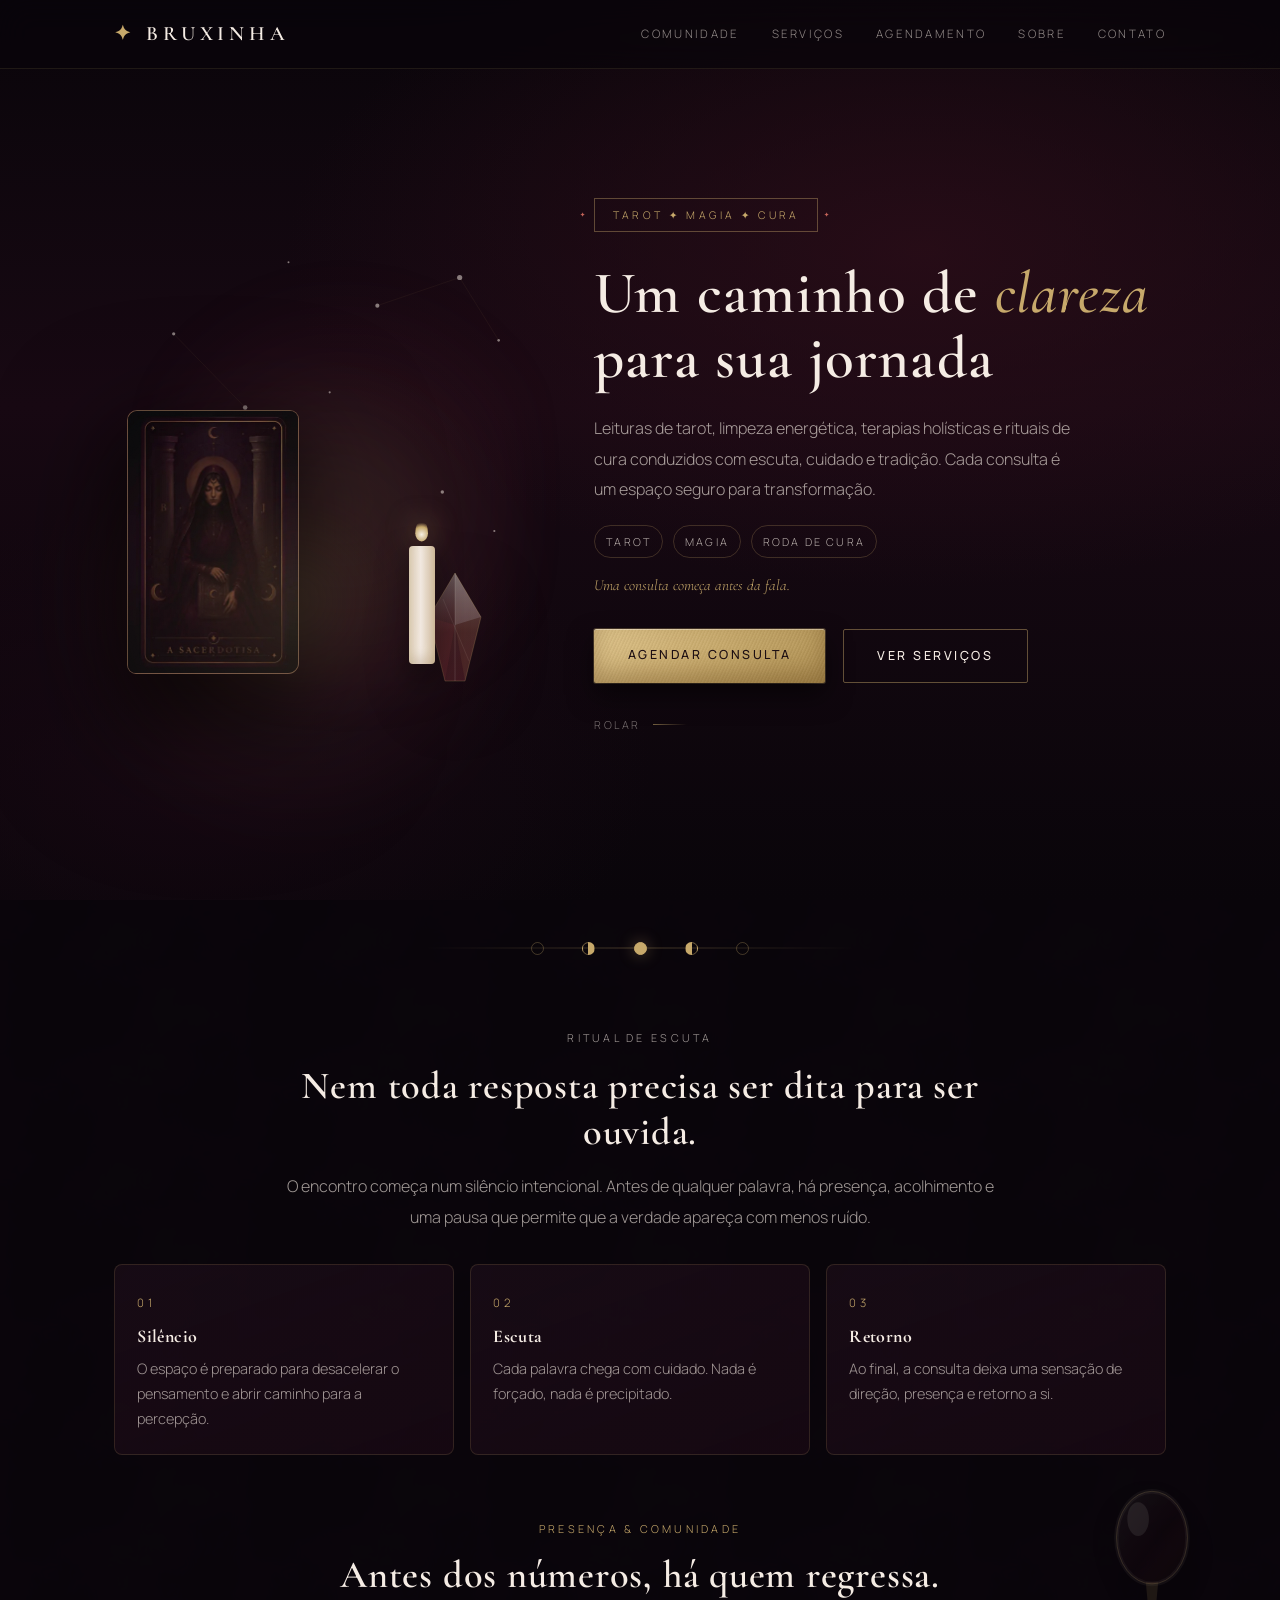
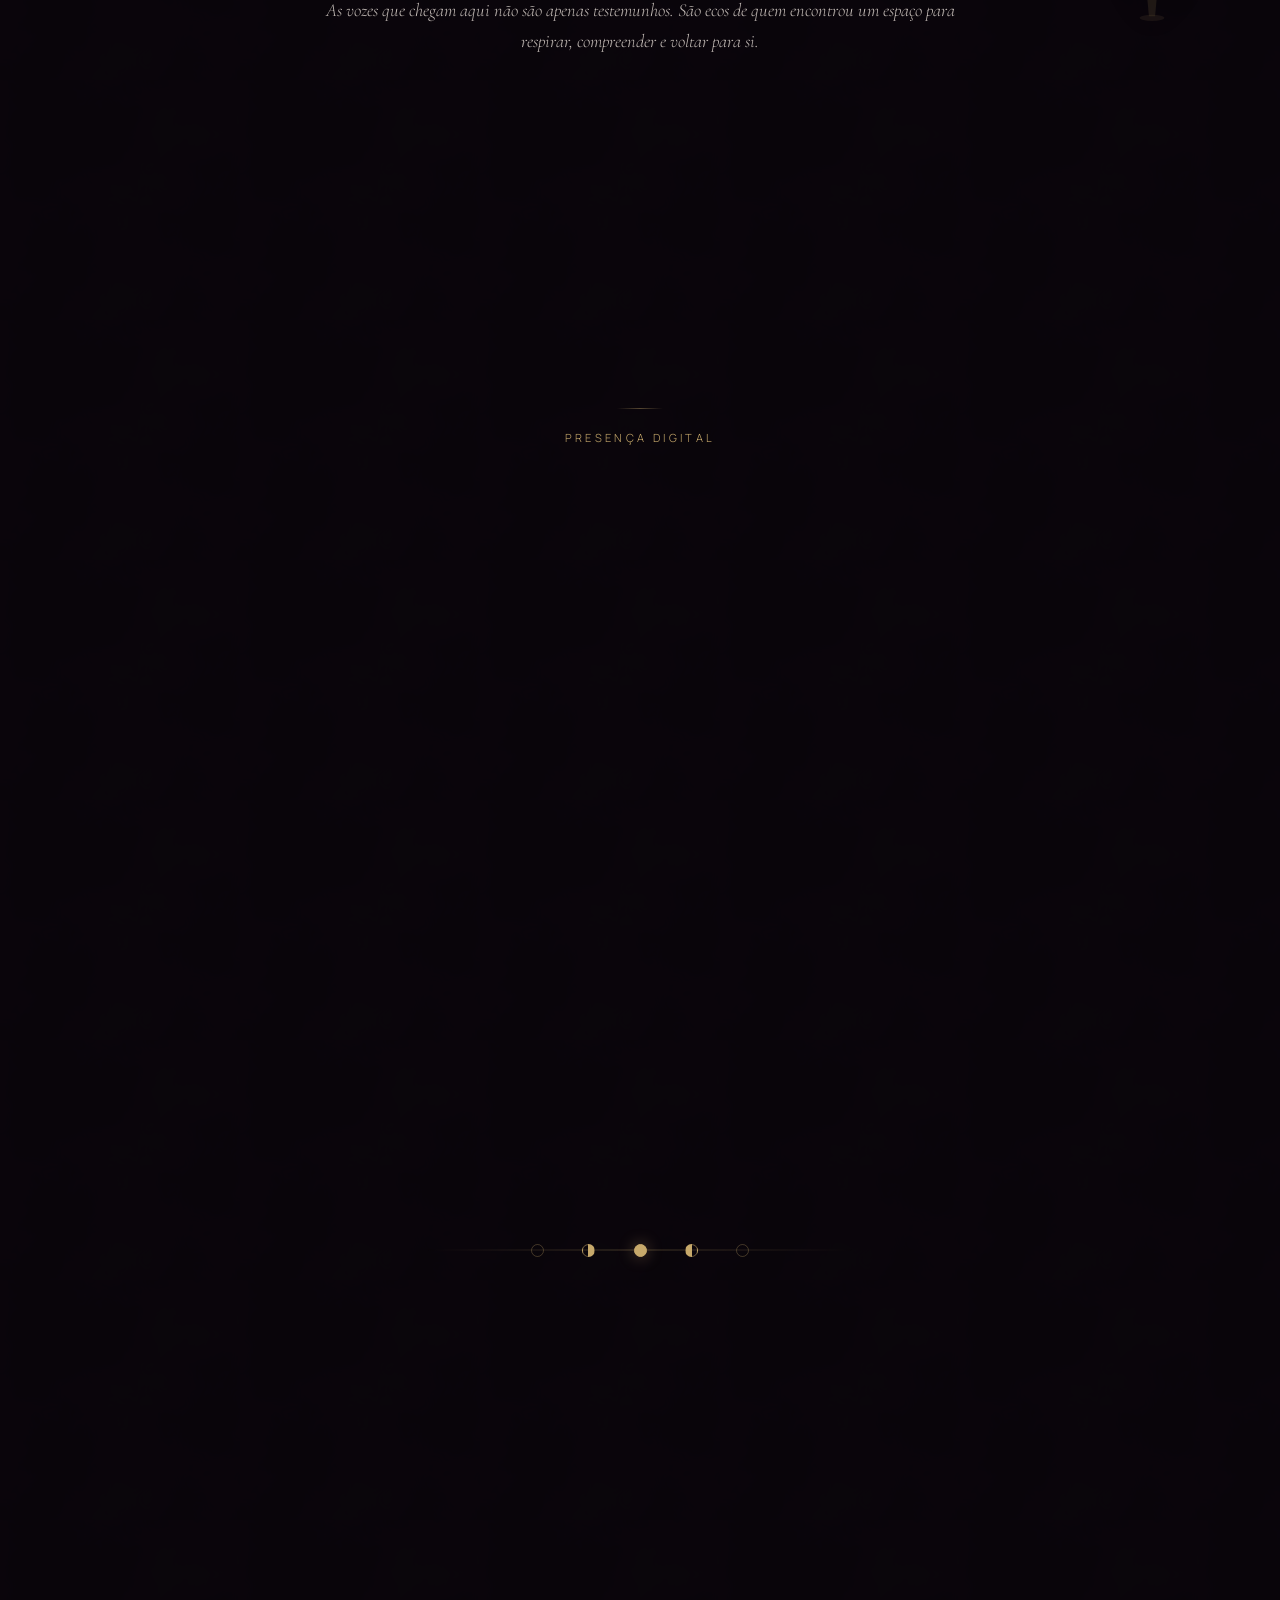
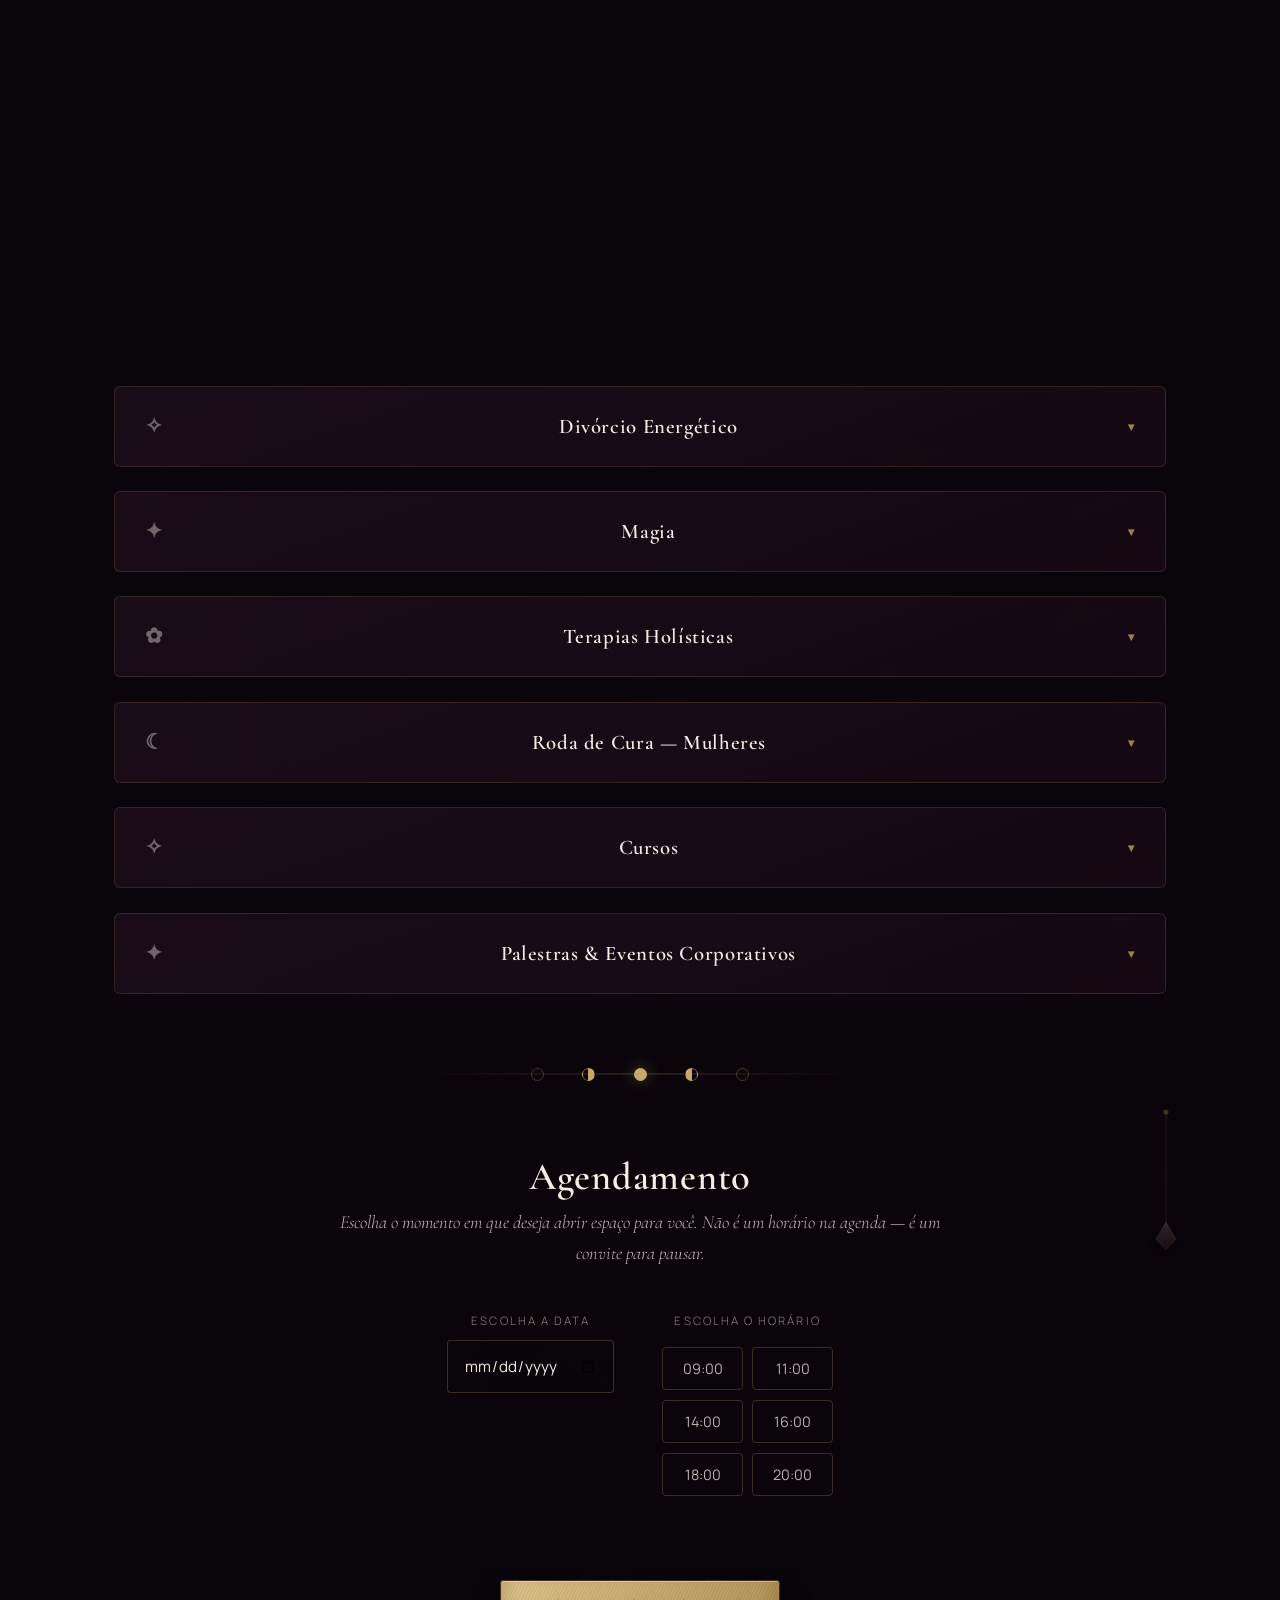
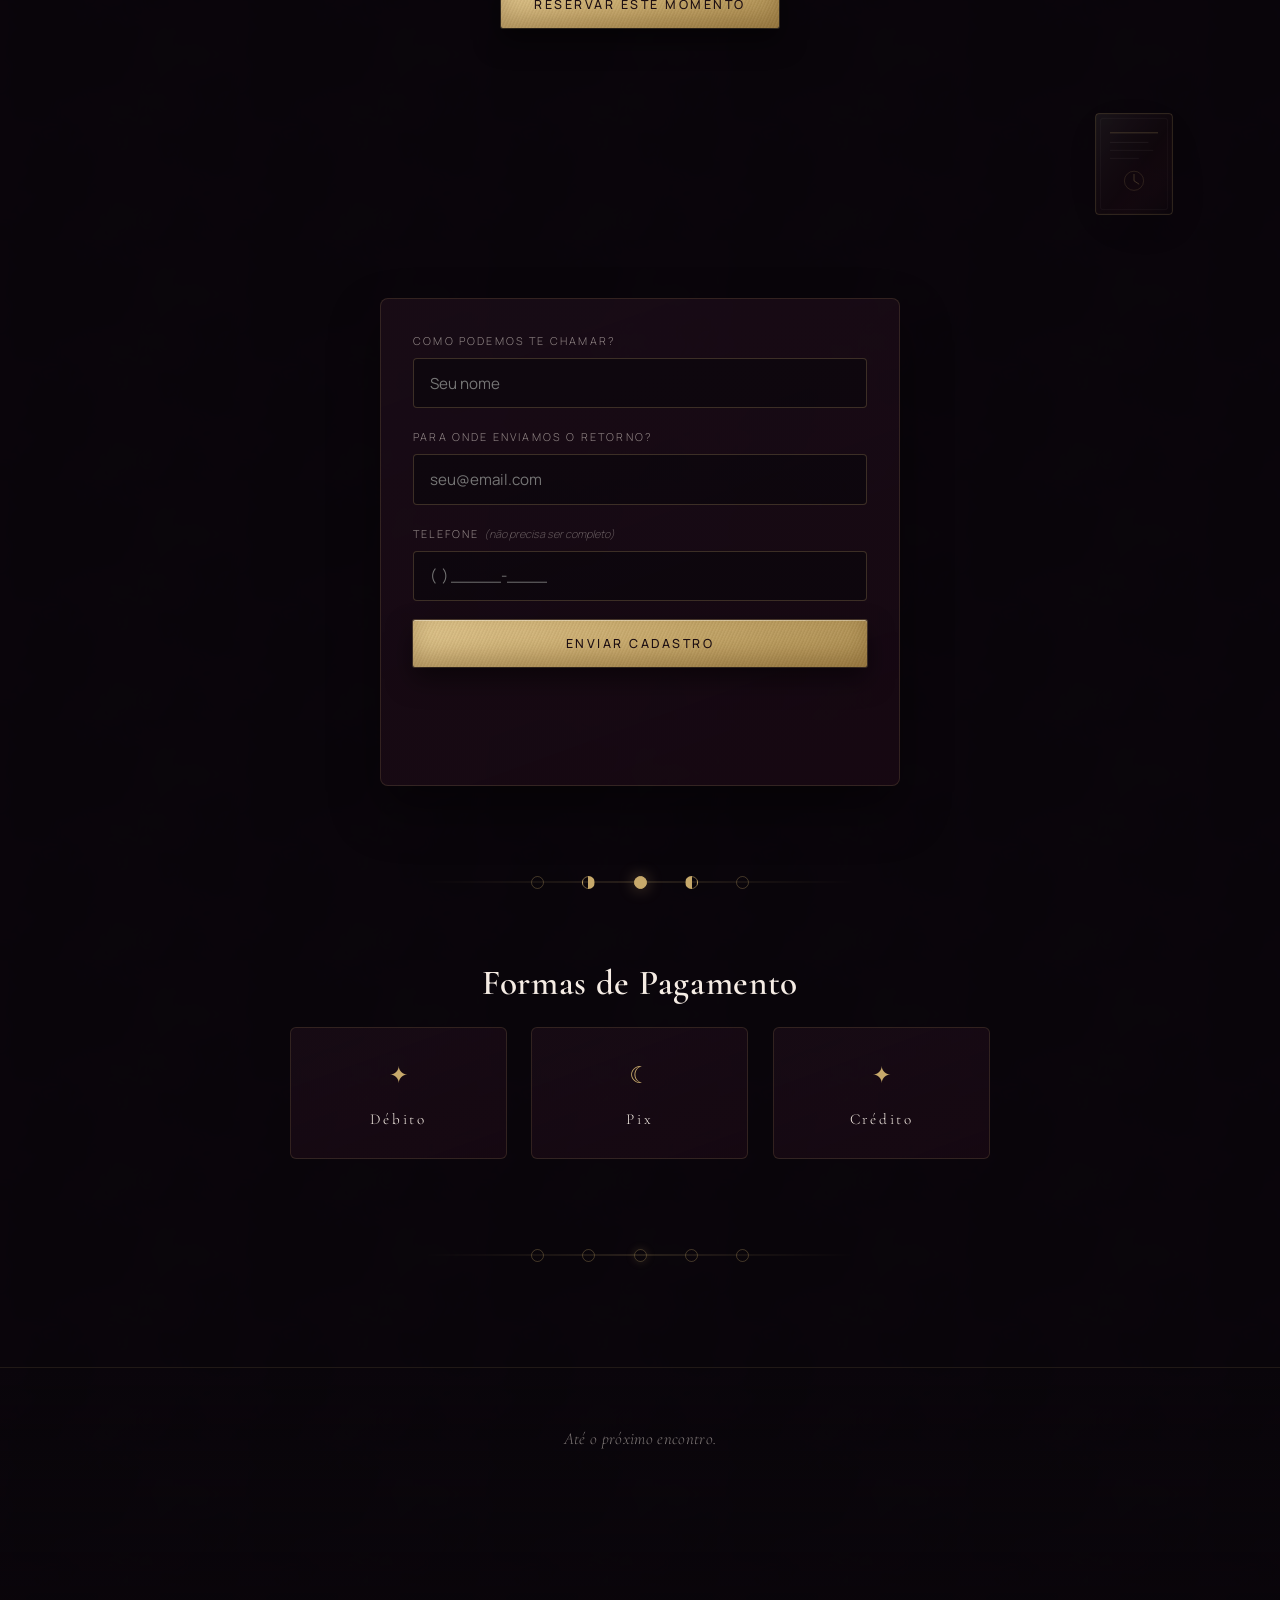
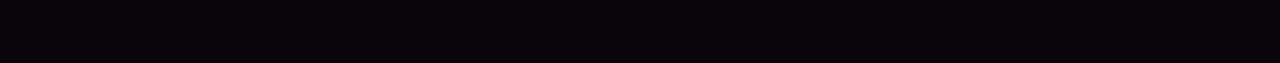
==== commit 6fdbc6f9: "bruxinha frontend v2" ====
--- a/index.html
+++ b/index.html
@@ -442,15 +442,38 @@
 
 <!-- CADASTRO -->
 <section class="cadastro container" id="cadastro">
-  <h2 style="text-align:center; margin-bottom:1.2rem; font-size:clamp(1.6rem,3vw,2.2rem);">Cadastro Rápido</h2>
-  <p class="secao-intro">Só o essencial para entrarmos em contato sobre sua consulta.</p>
+
+  <!-- Carta — Este gesto é o primeiro passo do ritual: escrever
+       teu nome num lugar de escuta. É a carta que abre o canal,
+       não um número de balcão. O objeto é a materialização do ato
+       da seção — não decoração. Muito discreto, como os demais. -->
+  <svg class="objeto-simbolico carta-cadastro" viewBox="0 0 120 150" aria-hidden="true">
+    <rect x="12" y="12" width="96" height="126" rx="4" fill="url(#carta-cadastro-grad)" stroke="rgba(199,169,107,0.4)" stroke-width="1.2"/>
+    <rect x="18" y="18" width="84" height="114" rx="3" fill="none" stroke="rgba(245,236,228,0.1)" stroke-width="0.8"/>
+    <line x1="30" y1="36" x2="90" y2="36" stroke="rgba(199,169,107,0.5)" stroke-width="1.2"/>
+    <line x1="30" y1="48" x2="78" y2="48" stroke="rgba(245,236,228,0.18)" stroke-width="0.8"/>
+    <line x1="30" y1="58" x2="84" y2="58" stroke="rgba(245,236,228,0.14)" stroke-width="0.8"/>
+    <line x1="30" y1="68" x2="66" y2="68" stroke="rgba(245,236,228,0.14)" stroke-width="0.8"/>
+    <circle cx="60" cy="96" r="12" fill="none" stroke="rgba(199,169,107,0.35)" stroke-width="1"/>
+    <path d="M60 88 L60 96 L66 100" fill="none" stroke="rgba(199,169,107,0.5)" stroke-width="1.2" stroke-linecap="round"/>
+    <defs>
+      <linearGradient id="carta-cadastro-grad" x1="0" y1="0" x2="1" y2="1">
+        <stop offset="0%" stop-color="rgba(245,236,228,0.12)"/>
+        <stop offset="55%" stop-color="rgba(165,63,72,0.08)"/>
+        <stop offset="100%" stop-color="rgba(9,5,10,0.3)"/>
+      </linearGradient>
+    </defs>
+  </svg>
+
+  <h2 class="cadastro-titulo">Cadastro Rápido</h2>
+  <p class="secao-intro convite">Só o essencial para entrarmos em contato — e que o seu nome chegue ao nosso ouvido com a mesma presença com que você o escreve.</p>
   <form class="form-cadastro" id="form-cadastro">
     <div class="form-group">
-      <label for="nome">Nome</label>
+      <label for="nome">Como podemos te chamar?</label>
       <input type="text" id="nome" name="nome" placeholder="Seu nome" required>
     </div>
     <div class="form-group">
-      <label for="email">E-mail</label>
+      <label for="email">Para onde enviamos o retorno?</label>
       <input type="email" id="email" name="email" placeholder="seu@email.com" required>
     </div>
     <div class="form-group">
@@ -458,7 +481,8 @@
       <input type="tel" id="telefone" name="telefone" placeholder="(  ) _____-____">
     </div>
     <button type="submit" class="btn-primary">Enviar cadastro</button>
-    <p id="msg-cadastro" style="color:var(--gold); font-size:0.9rem; min-height:1.2em;"></p>
+    <p id="reflexo-cadastro" class="reflexo-cadastro" aria-live="polite"></p>
+    <p id="msg-cadastro" class="msg-cadastro"></p>
   </form>
 </section>
 
--- a/style.css
+++ b/style.css
@@ -1535,14 +1535,41 @@
 /* ============================================================
    FORMULÁRIOS
    ============================================================ */
-.cadastro { padding-bottom: 3rem; }
-
+.cadastro {
+  position: relative;
+  text-align: center;
+  padding-bottom: 3rem;
+}
+
+.cadastro-titulo {
+  margin-bottom: 1.2rem;
+}
+
+/* Carta — o objeto que abre o canal de contato. Herda o
+   posicionamento/opacidade de .objeto-simbolico e repousa
+   com a mesma respiração lenta dos demais objetos rituais. */
+.carta-cadastro {
+  top: -0.5rem;
+  right: 0.5rem;
+  width: 96px;
+  animation: respirar 14s ease-in-out infinite;
+}
+
+/* O formulário deixa de ser um balcão de campos soltos e vira
+   uma peça exposta — o mesmo cartão ritual dos blocos, com a
+   presença de um objeto sobre a mesa. Os campos ficam, mas o
+   conjunto agora é um lugar, não uma fila. */
 .form-cadastro {
   max-width: 520px;
   margin: 0 auto;
   display: flex;
   flex-direction: column;
   gap: 1.2rem;
+  background: linear-gradient(160deg, rgba(36, 17, 31, 0.55), rgba(24, 9, 19, 0.88));
+  border: 1px solid rgba(199, 169, 107, 0.16);
+  border-radius: 8px;
+  padding: 2rem 2rem 1.8rem;
+  box-shadow: 0 24px 50px rgba(0, 0, 0, 0.4);
 }
 
 .form-group {
@@ -1588,6 +1615,30 @@
   outline: none;
   border-color: var(--gold);
   box-shadow: 0 0 0 1px rgba(199, 169, 107, 0.3), 0 0 26px rgba(199, 169, 107, 0.08);
+}
+
+/* O reflexo do cadastro — a mesma linguagem do reflexo-agenda:
+   o ato de escrever o nome é reconhecido em voz suave, antes de
+   qualquer envio. O formulário não é uma fila; é uma escuta. */
+.reflexo-cadastro {
+  font-family: var(--font-heading);
+  font-style: italic;
+  font-size: 1.05rem;
+  color: rgba(199, 169, 107, 0.85);
+  min-height: 1.6em;
+  margin: 0.2rem 0 0;
+  opacity: 0;
+  transform: translateY(6px);
+  transition: opacity 0.7s ease, transform 0.7s var(--ease-slow);
+}
+
+.reflexo-cadastro.visivel { opacity: 1; transform: none; }
+
+.msg-cadastro {
+  color: var(--gold);
+  font-size: 0.9rem;
+  min-height: 1.2em;
+  margin-top: 0.2rem;
 }
 
 /* ============================================================
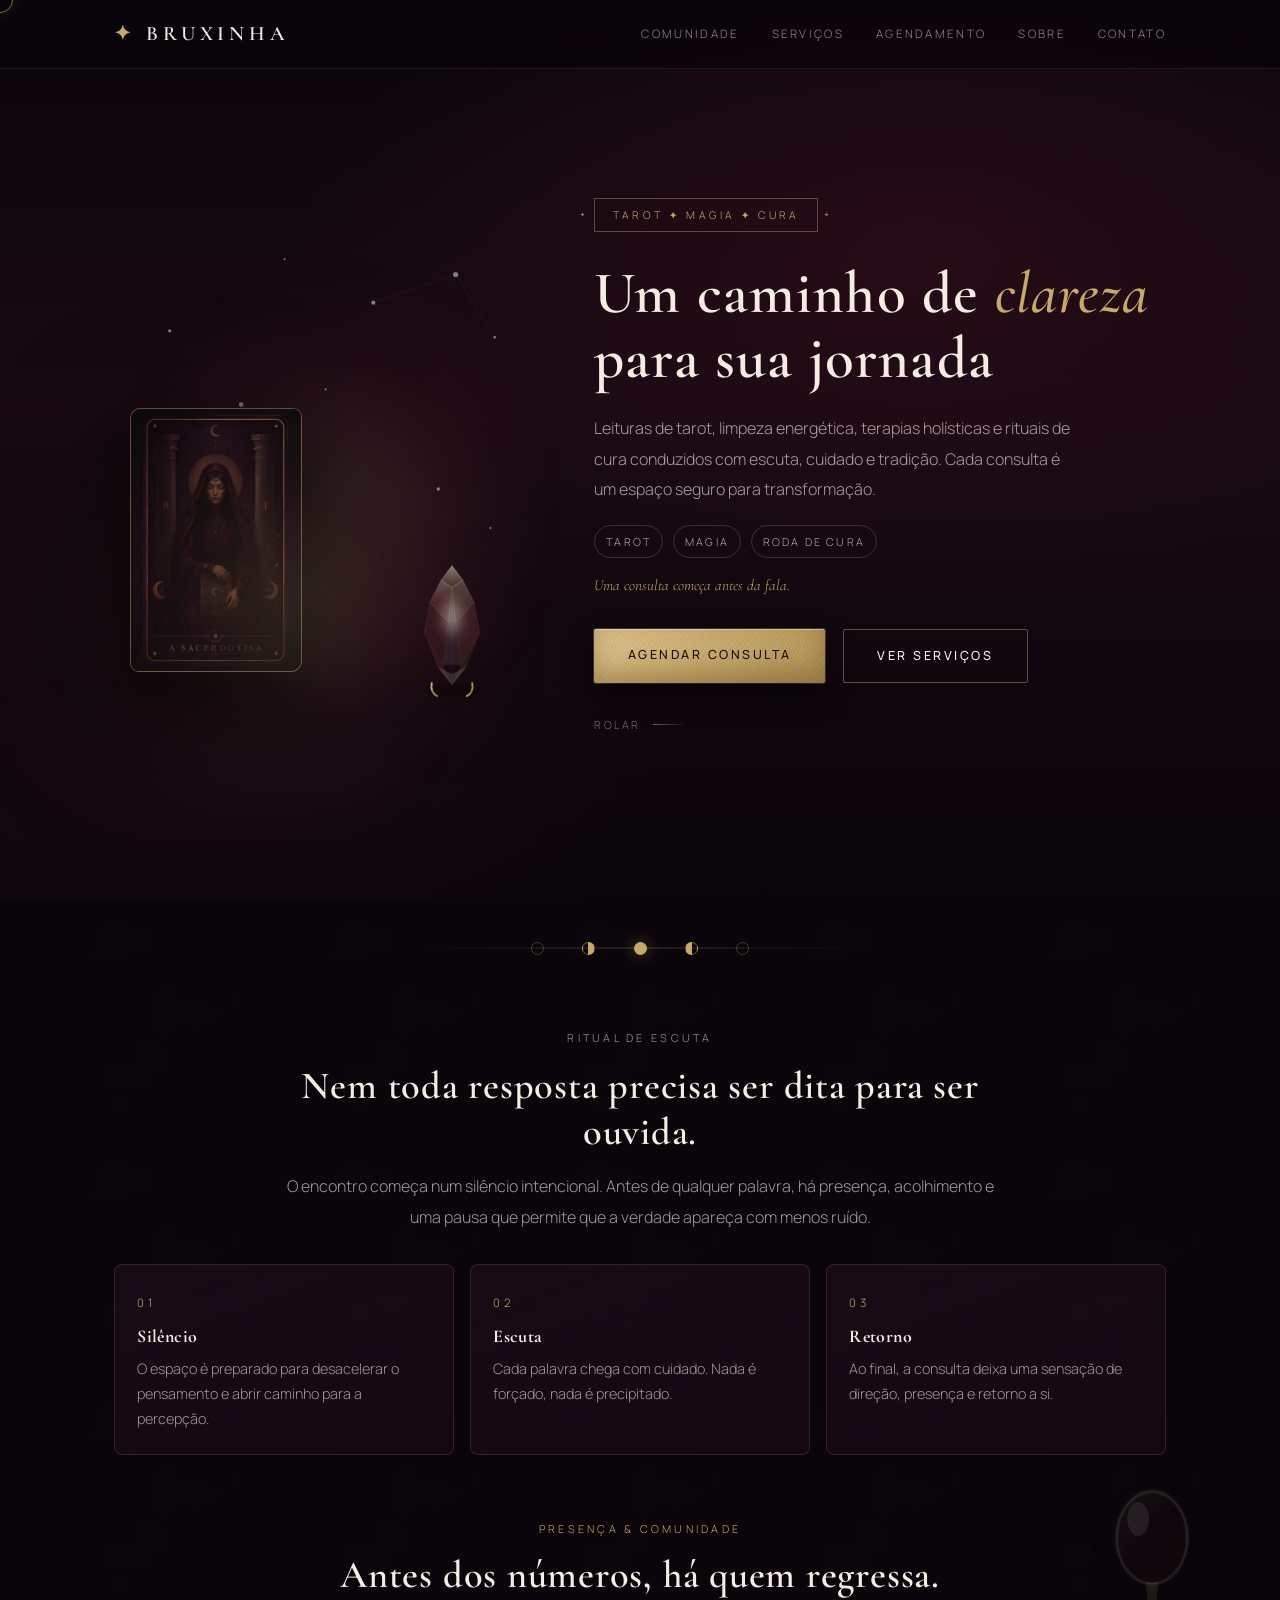
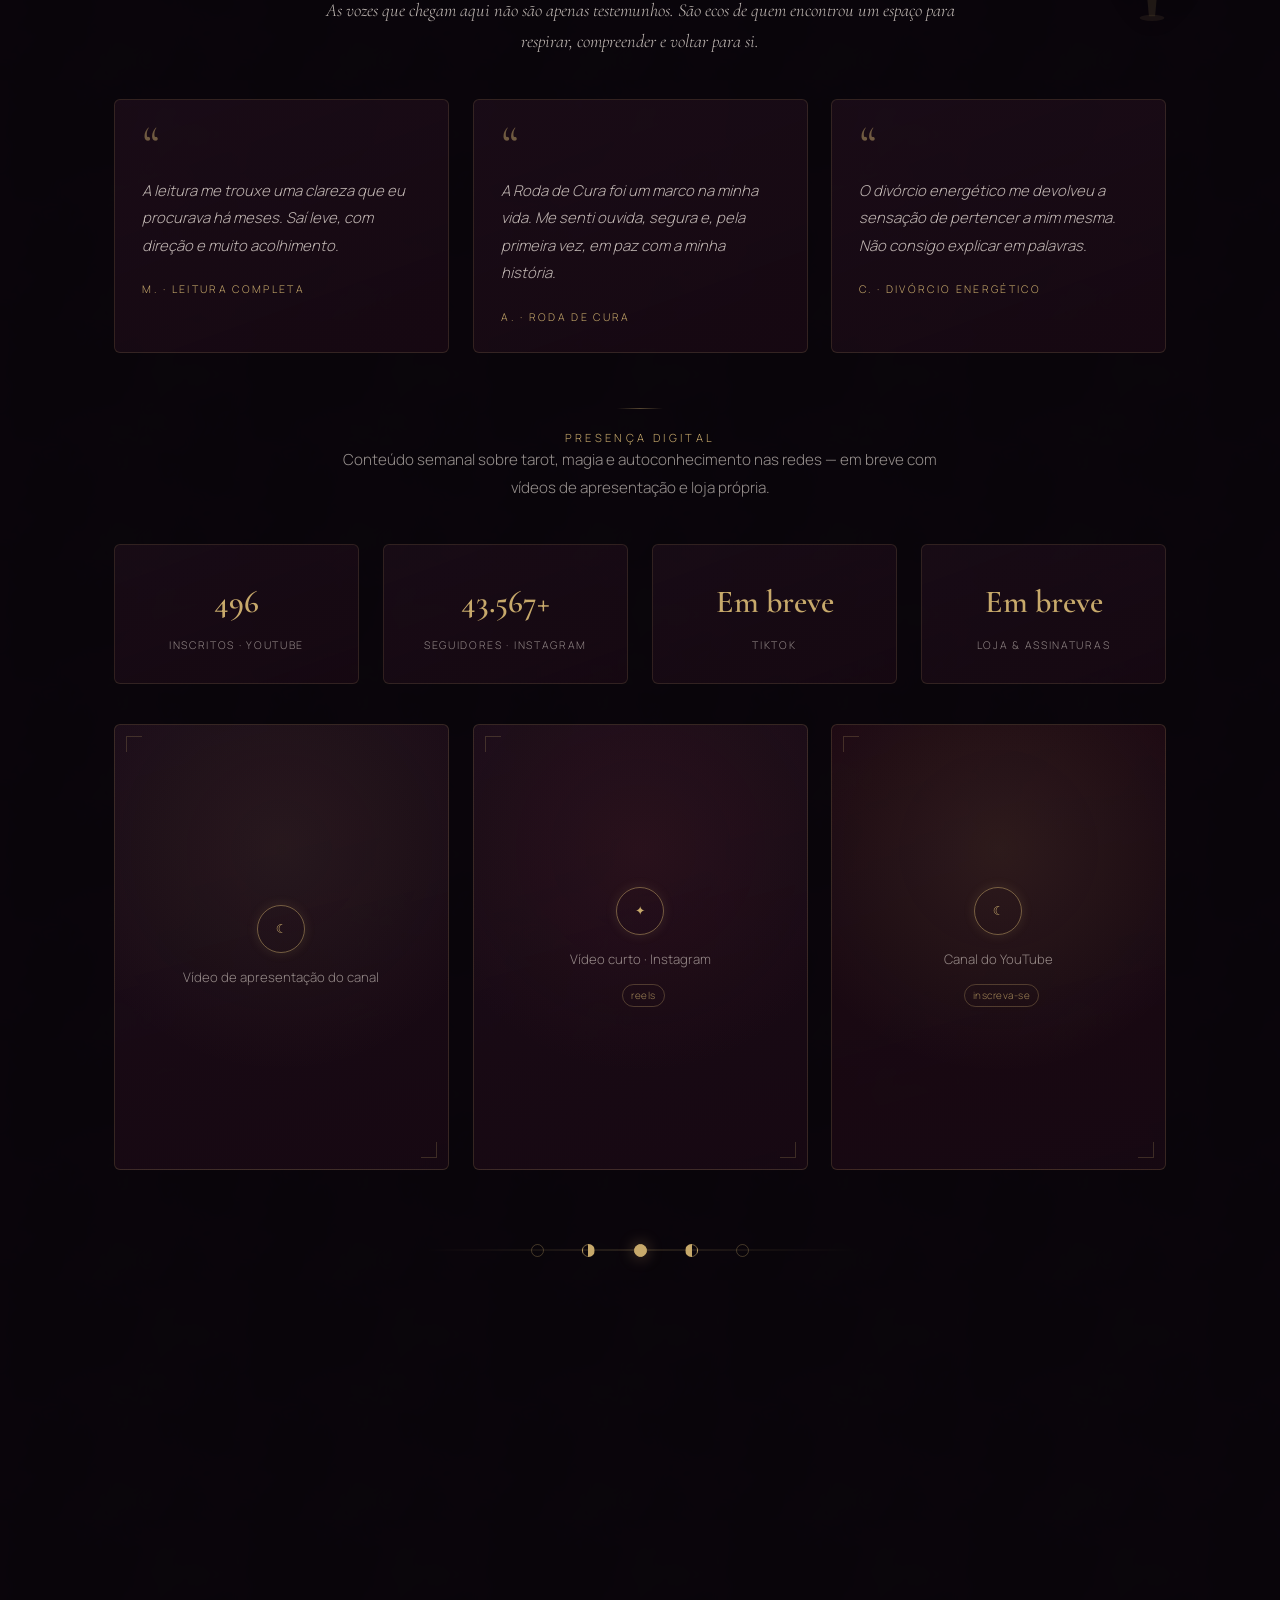
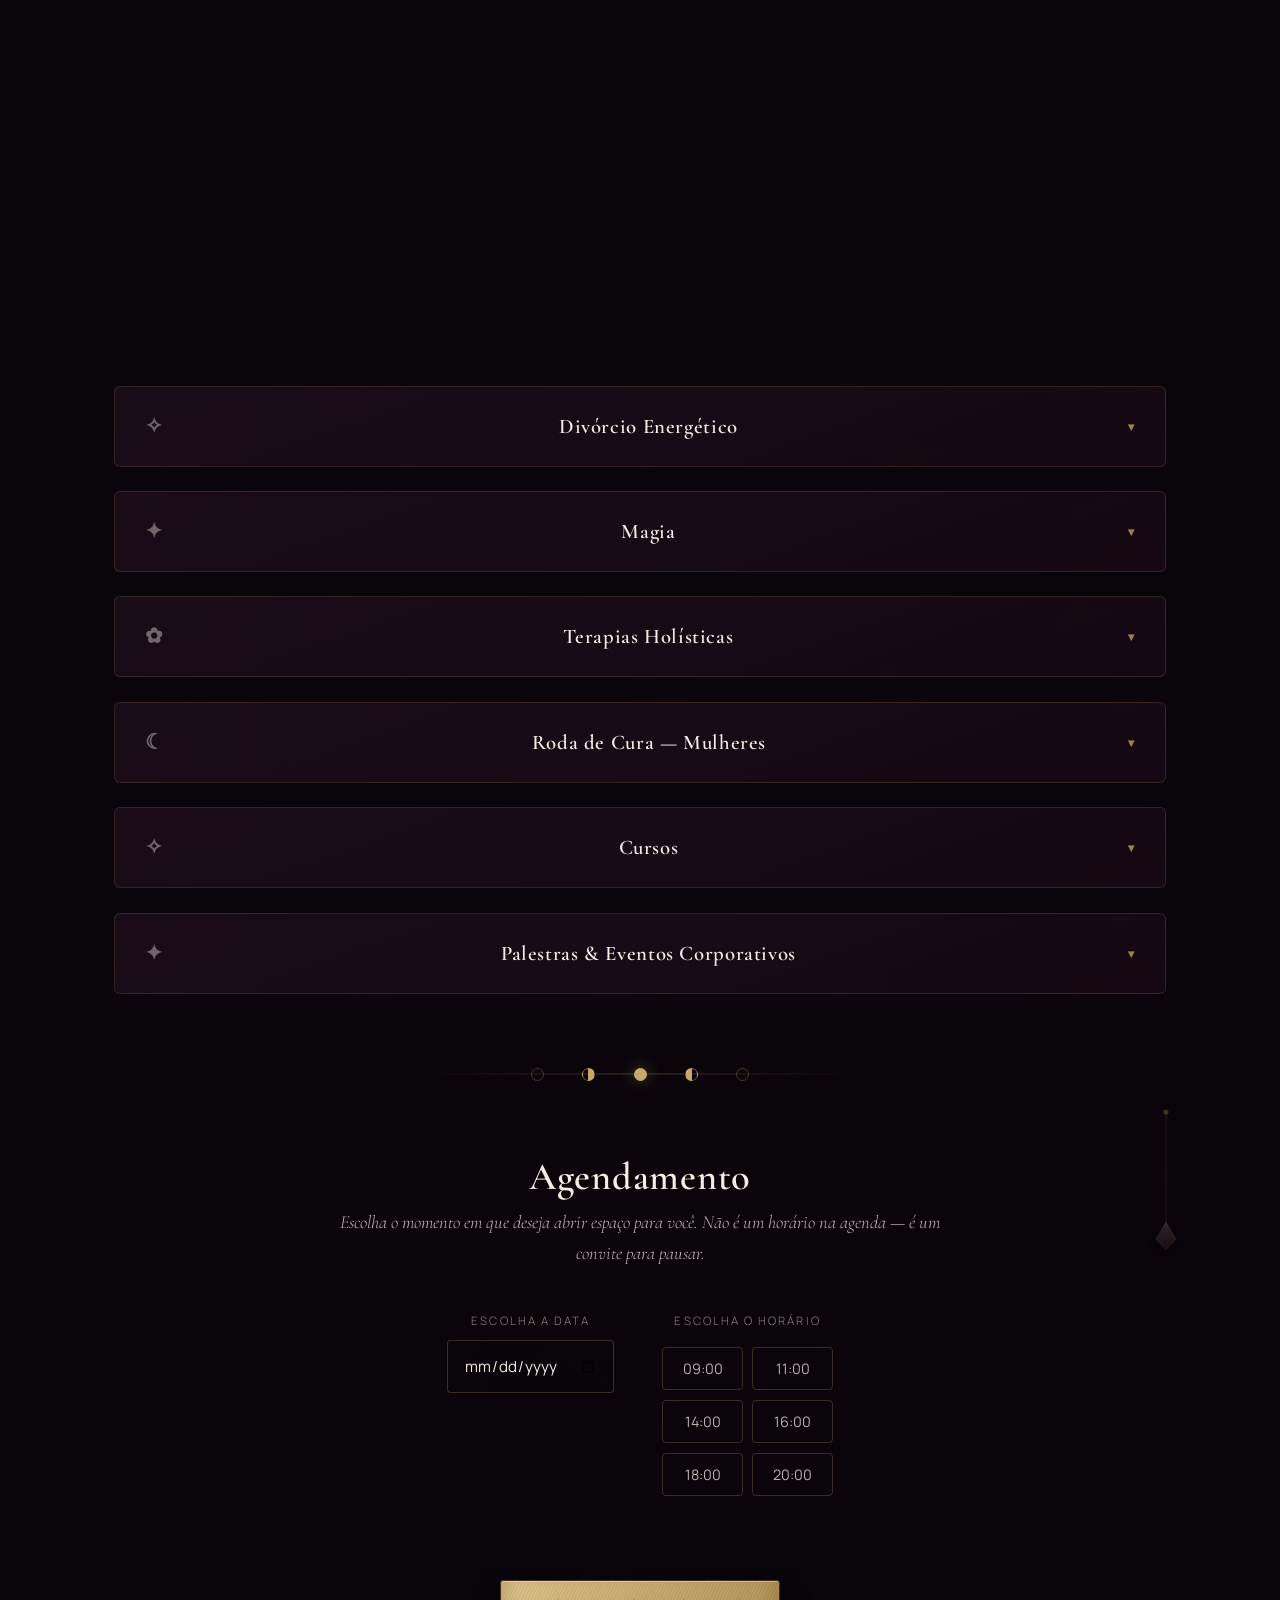
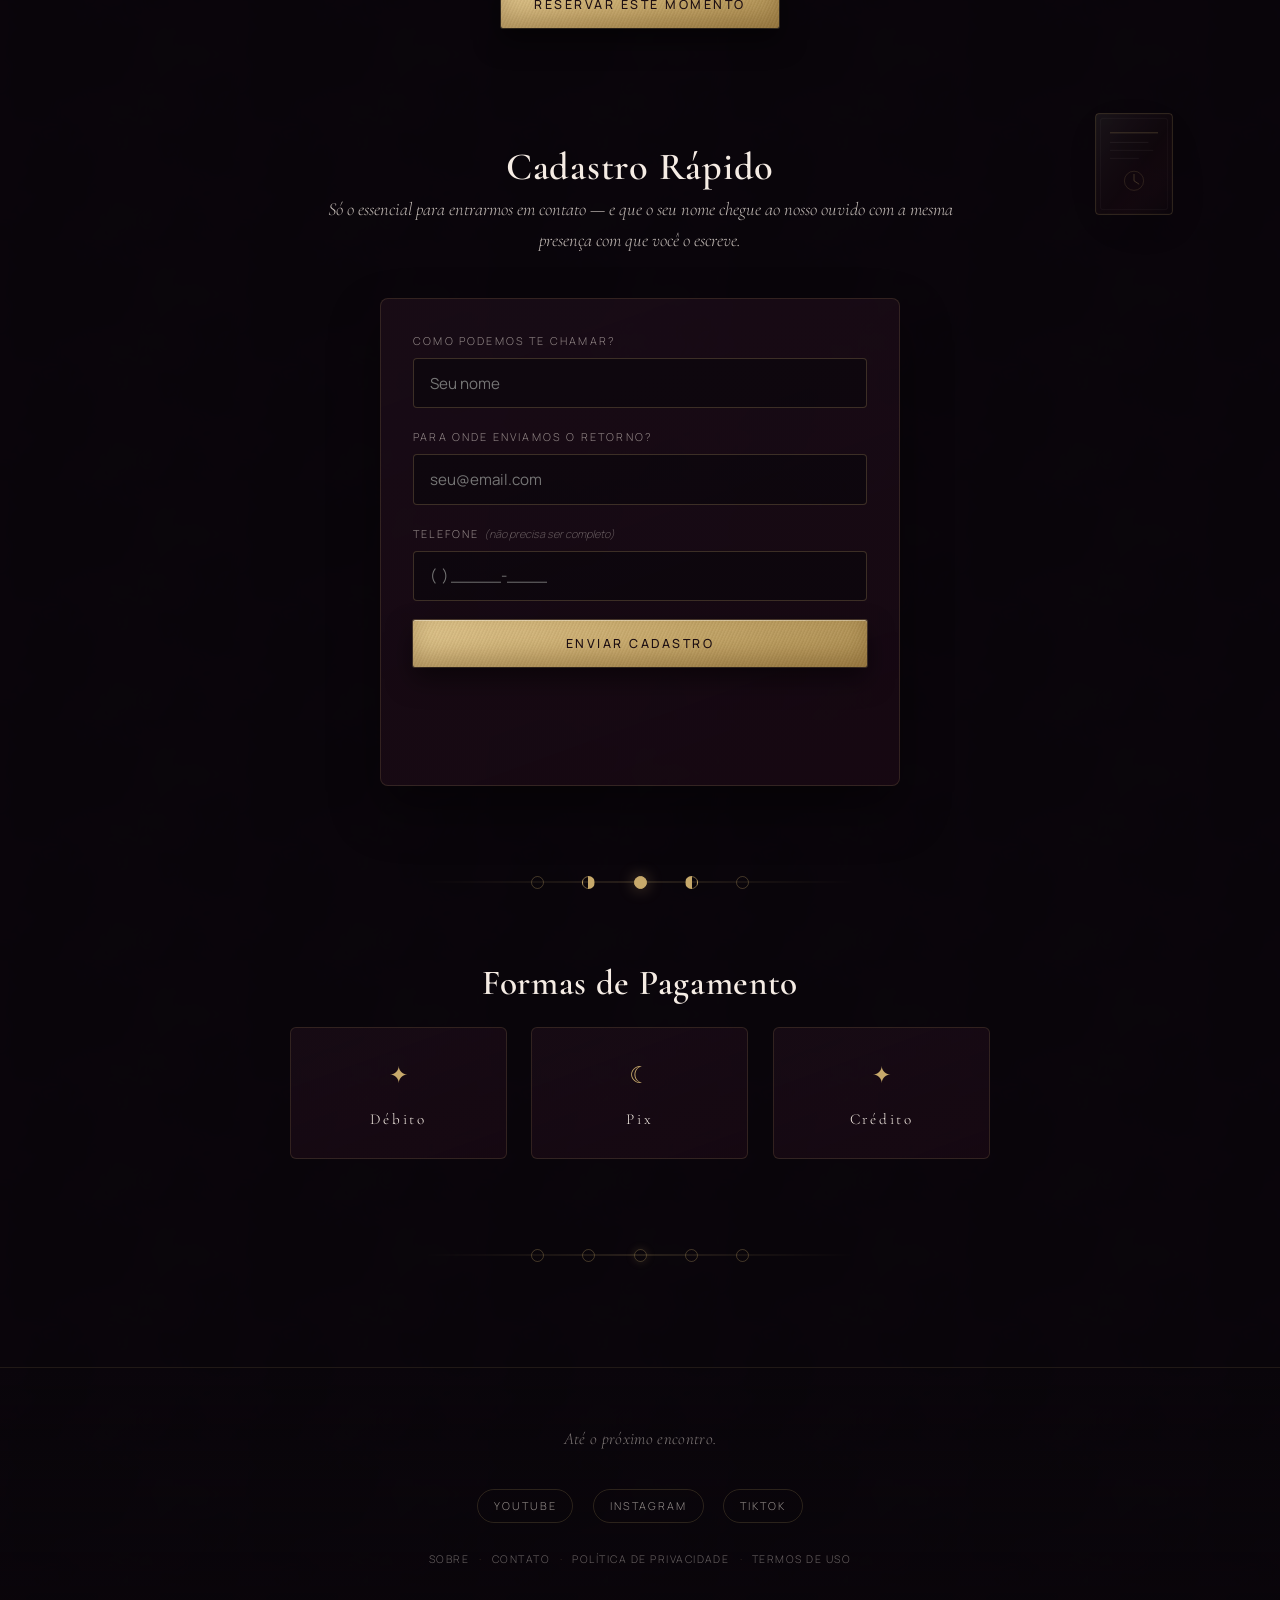
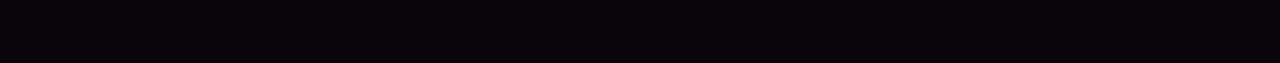
==== commit 1b34c7e1: "bruxinha frontend v2" ====
--- a/index.html
+++ b/index.html
@@ -58,7 +58,7 @@
       </svg>
 
       <!-- Luz quente irradiando da vela sobre a mesa -->
-      <div class="luz-vela"></div>
+      <div class="luz-ambiente"></div>
 
       <!-- Estrela que cruza lentamente ao entrar -->
       <span class="estrela-cadente"></span>
@@ -87,28 +87,61 @@
         </div>
       </div>
 
-      <!-- Cristal -->
-      <svg class="cristal" viewBox="0 0 92 130">
-        <polygon points="46,8 72,52 56,116 36,116 20,52" fill="url(#cristal-grad)" stroke="rgba(199,169,107,0.4)" stroke-width="0.6"/>
-        <polygon points="46,8 72,52 46,60" fill="rgba(245,236,228,0.18)"/>
-        <polygon points="20,52 46,60 36,116" fill="rgba(165,63,72,0.10)"/>
-        <polygon points="72,52 46,60 56,116" fill="rgba(199,169,107,0.08)"/>
-        <line x1="46" y1="8" x2="46" y2="116" stroke="rgba(245,236,228,0.14)"/>
-        <line x1="34" y1="34" x2="60" y2="96" stroke="rgba(245,236,228,0.08)"/>
+      <!-- Cristal — corte lapidado, como uma joia sobre a mesa, não
+           um losango plano. Mais facetas, uma mesa superior cortada
+           e uma pequena garra dourada de engaste na base, ecoando
+           "dourado usado apenas em pequenos detalhes, como joias". -->
+      <svg class="cristal" viewBox="0 0 100 156">
+        <ellipse class="cristal-sombra" cx="50" cy="146" rx="30" ry="6"/>
+
+        <!-- corpo principal, oito facetas -->
+        <polygon points="50,10 62,26 50,34 38,26" fill="url(#cristal-mesa)" stroke="rgba(245,236,228,0.35)" stroke-width="0.5"/>
+        <polygon points="38,26 50,34 46,72 26,50" fill="url(#cristal-grad)" stroke="rgba(199,169,107,0.32)" stroke-width="0.5"/>
+        <polygon points="50,34 62,26 74,50 54,72" fill="url(#cristal-grad-b)" stroke="rgba(199,169,107,0.32)" stroke-width="0.5"/>
+        <polygon points="50,34 46,72 54,72" fill="rgba(245,236,228,0.16)"/>
+        <polygon points="26,50 46,72 40,118 20,84" fill="rgba(165,63,72,0.14)" stroke="rgba(199,169,107,0.2)" stroke-width="0.4"/>
+        <polygon points="74,50 80,84 60,118 54,72" fill="rgba(198,101,90,0.16)" stroke="rgba(199,169,107,0.2)" stroke-width="0.4"/>
+        <polygon points="46,72 54,72 60,118 40,118" fill="rgba(245,236,228,0.08)"/>
+        <polygon points="20,84 40,118 50,140 34,120" fill="rgba(165,63,72,0.18)"/>
+        <polygon points="80,84 60,118 50,140 66,120" fill="rgba(199,169,107,0.1)"/>
+        <polygon points="34,120 50,140 66,120 50,128" fill="rgba(245,236,228,0.14)"/>
+
+        <!-- núcleo de luz — o cristal parece aceso por dentro -->
+        <ellipse class="cristal-nucleo" cx="50" cy="66" rx="10" ry="20"/>
+
+        <!-- linhas de aresta, sutis -->
+        <line x1="50" y1="10" x2="50" y2="140" stroke="rgba(245,236,228,0.1)" stroke-width="0.5"/>
+        <line x1="26" y1="50" x2="20" y2="84" stroke="rgba(245,236,228,0.08)" stroke-width="0.5"/>
+        <line x1="74" y1="50" x2="80" y2="84" stroke="rgba(245,236,228,0.08)" stroke-width="0.5"/>
+
+        <!-- garra dourada de engaste, como um anel de joalheria -->
+        <g class="cristal-garras" fill="none" stroke="url(#garra-grad)" stroke-width="2" stroke-linecap="round">
+          <path d="M28 138 Q26 148 34 152"/>
+          <path d="M50 142 Q50 150 50 154"/>
+          <path d="M72 138 Q74 148 66 152"/>
+        </g>
+
         <defs>
+          <linearGradient id="cristal-mesa" x1="0" y1="0" x2="0" y2="1">
+            <stop offset="0%" stop-color="rgba(245,236,228,0.5)"/>
+            <stop offset="100%" stop-color="rgba(199,169,107,0.22)"/>
+          </linearGradient>
           <linearGradient id="cristal-grad" x1="0" y1="0" x2="0" y2="1">
-            <stop offset="0%" stop-color="rgba(245,236,228,0.32)"/>
+            <stop offset="0%" stop-color="rgba(245,236,228,0.34)"/>
             <stop offset="55%" stop-color="rgba(198,101,90,0.2)"/>
-            <stop offset="100%" stop-color="rgba(165,63,72,0.28)"/>
+            <stop offset="100%" stop-color="rgba(165,63,72,0.3)"/>
+          </linearGradient>
+          <linearGradient id="cristal-grad-b" x1="0" y1="0" x2="0" y2="1">
+            <stop offset="0%" stop-color="rgba(245,236,228,0.26)"/>
+            <stop offset="55%" stop-color="rgba(199,169,107,0.2)"/>
+            <stop offset="100%" stop-color="rgba(165,63,72,0.26)"/>
+          </linearGradient>
+          <linearGradient id="garra-grad" x1="0" y1="0" x2="1" y2="1">
+            <stop offset="0%" stop-color="#e8d3a0"/>
+            <stop offset="100%" stop-color="#a5813f"/>
           </linearGradient>
         </defs>
       </svg>
-
-      <!-- Vela -->
-      <div class="vela">
-        <span class="chama"></span>
-        <span class="corpo"></span>
-      </div>
 
     </div>
     <div class="hero-text">
--- a/style.css
+++ b/style.css
@@ -780,13 +780,33 @@
 .cristal {
   position: absolute;
   right: 12%;
-  bottom: 6%;
+  bottom: 4%;
   width: 92px;
-  height: 130px;
+  height: 148px;
   z-index: 2;
   filter: drop-shadow(0 16px 34px rgba(0, 0, 0, 0.55));
   animation: respirar 13s ease-in-out infinite;
 }
+
+.cristal-sombra {
+  fill: rgba(0, 0, 0, 0.4);
+  filter: blur(2px);
+}
+
+/* núcleo — o cristal parece aceso por dentro, não só refletindo luz */
+.cristal-nucleo {
+  fill: rgba(245, 236, 228, 0.4);
+  filter: blur(7px);
+  mix-blend-mode: screen;
+  animation: nucleo-cristal 6.5s ease-in-out infinite;
+}
+
+@keyframes nucleo-cristal {
+  0%, 100% { opacity: 0.35; }
+  50%      { opacity: 0.75; }
+}
+
+.cristal-garras { opacity: 0.85; }
 
 /* reação à luz da vela — reflexos internos conforme a chama oscila */
 .cristal::after {
@@ -804,40 +824,10 @@
   50%      { opacity: 1;    transform: translateX(2px); }
 }
 
-/* Vela */
-.vela {
-  position: absolute;
-  right: 27%;
-  bottom: 12%;
-  width: 26px;
-  height: 118px;
-  z-index: 2;
-}
-
-.vela .corpo {
-  position: absolute;
-  inset: 0;
-  border-radius: 4px;
-  background: linear-gradient(90deg, #e7d8bf, #f5ece4 45%, #d5c1a2);
-  box-shadow: 0 14px 30px rgba(0, 0, 0, 0.5), inset 0 -6px 12px rgba(140, 110, 70, 0.25);
-}
-
-/* chama — o movimento orgânico é conduzido pelo JS (nunca se repete) */
-.vela .chama {
-  position: absolute;
-  top: -26px;
-  left: 50%;
-  width: 13px;
-  height: 22px;
-  transform: translateX(-50%);
-  transform-origin: 50% 100%;
-  border-radius: 50% 50% 50% 50% / 62% 62% 38% 38%;
-  background: radial-gradient(circle at 50% 68%, #fdf6ea, var(--gold) 48%, rgba(199, 169, 107, 0) 74%);
-  filter: drop-shadow(0 0 14px rgba(199, 169, 107, 0.6));
-}
-
-/* luz difusa irradiando da chama — atinge carta, cristal e fundo */
-.luz-vela {
+/* Luz ambiente quente — sem objeto visível como fonte; só o
+   calor que continua banhando a carta e o cristal, como se
+   viesse de algo fora de quadro. */
+.luz-ambiente {
   position: absolute;
   right: 4%;
   bottom: -22%;
@@ -2434,7 +2424,7 @@
     backdrop-filter: none;
   }
 
-  .luz-vela {
+  .luz-ambiente {
     filter: none;
     mix-blend-mode: normal;
     background:
@@ -2534,7 +2524,7 @@
   .hero-ritual { height: 440px; }
   .carta-tarot { width: 140px; height: 214px; }
   .lua { width: 88px; height: 88px; }
-  .cristal { width: 74px; height: 106px; }
+  .cristal { width: 74px; height: 119px; }
   .navbar nav { gap: 1rem; justify-content: center; width: 100%; }
 }
 
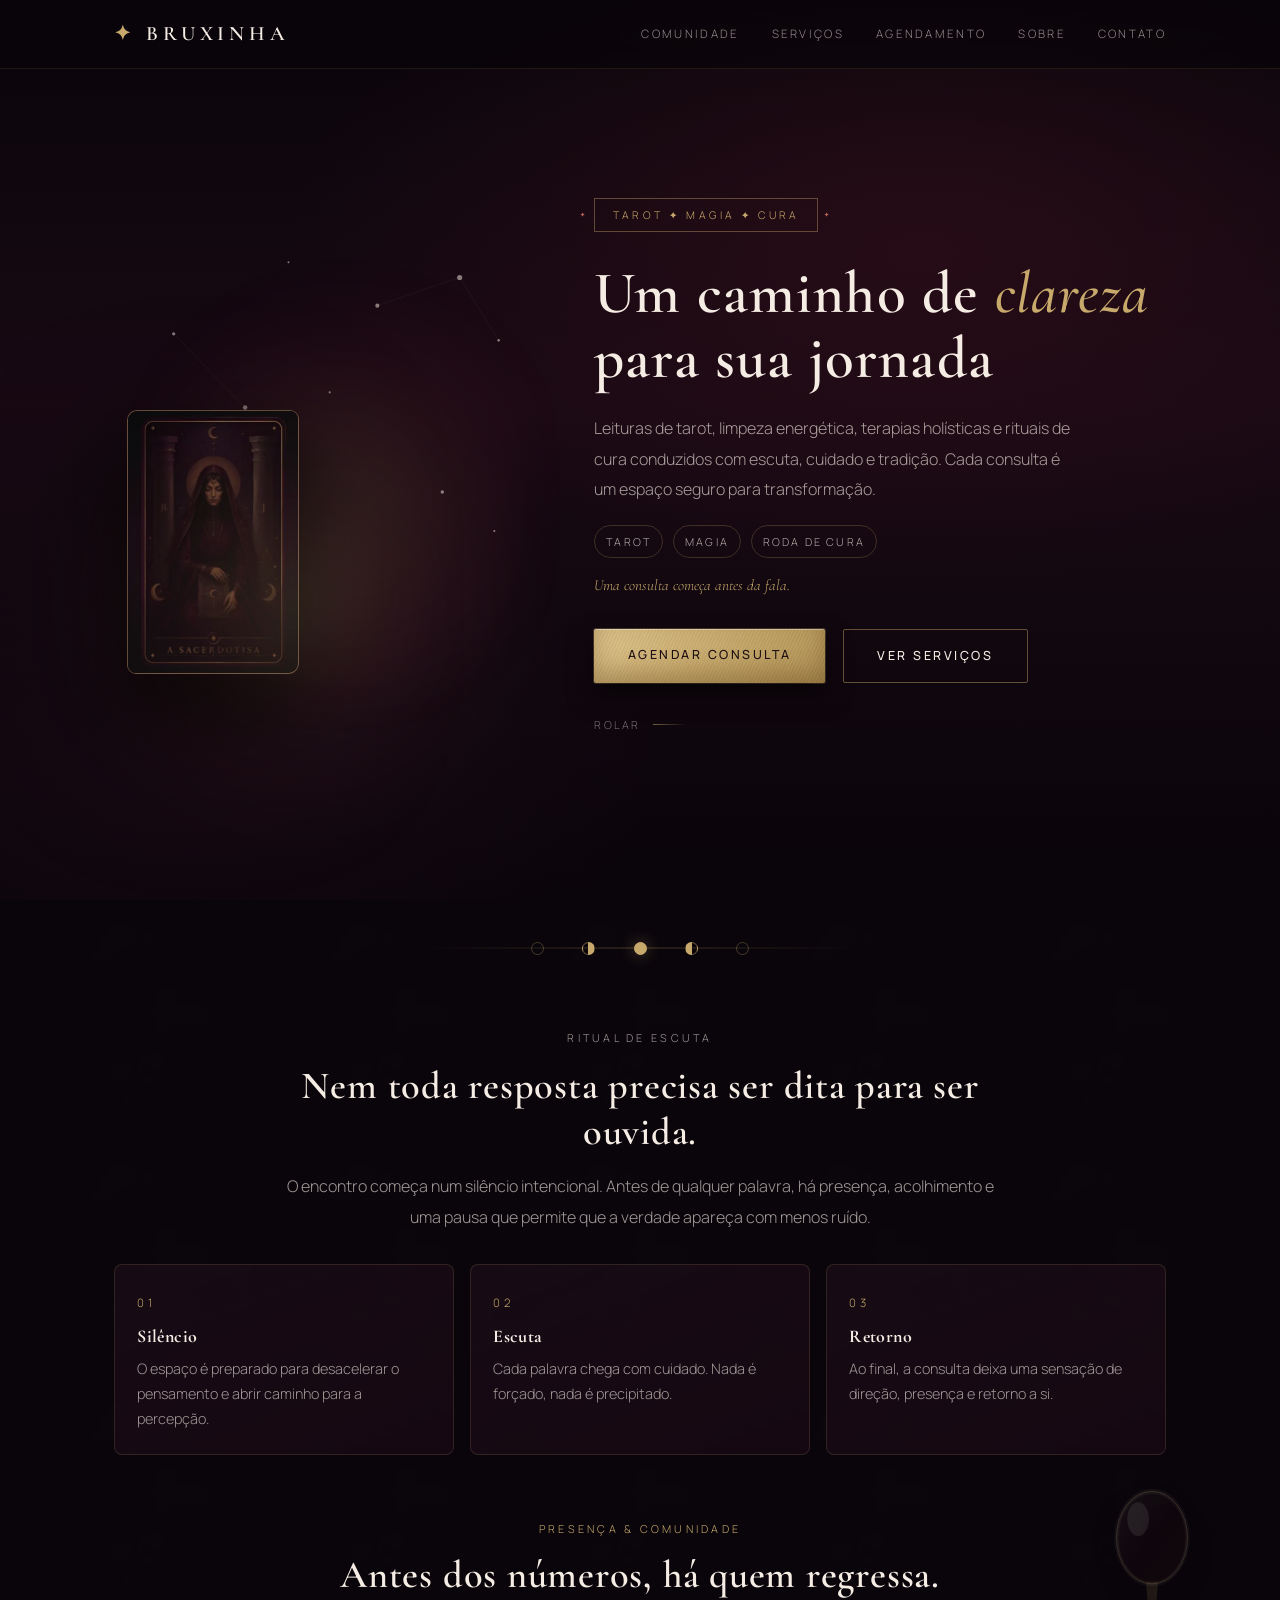
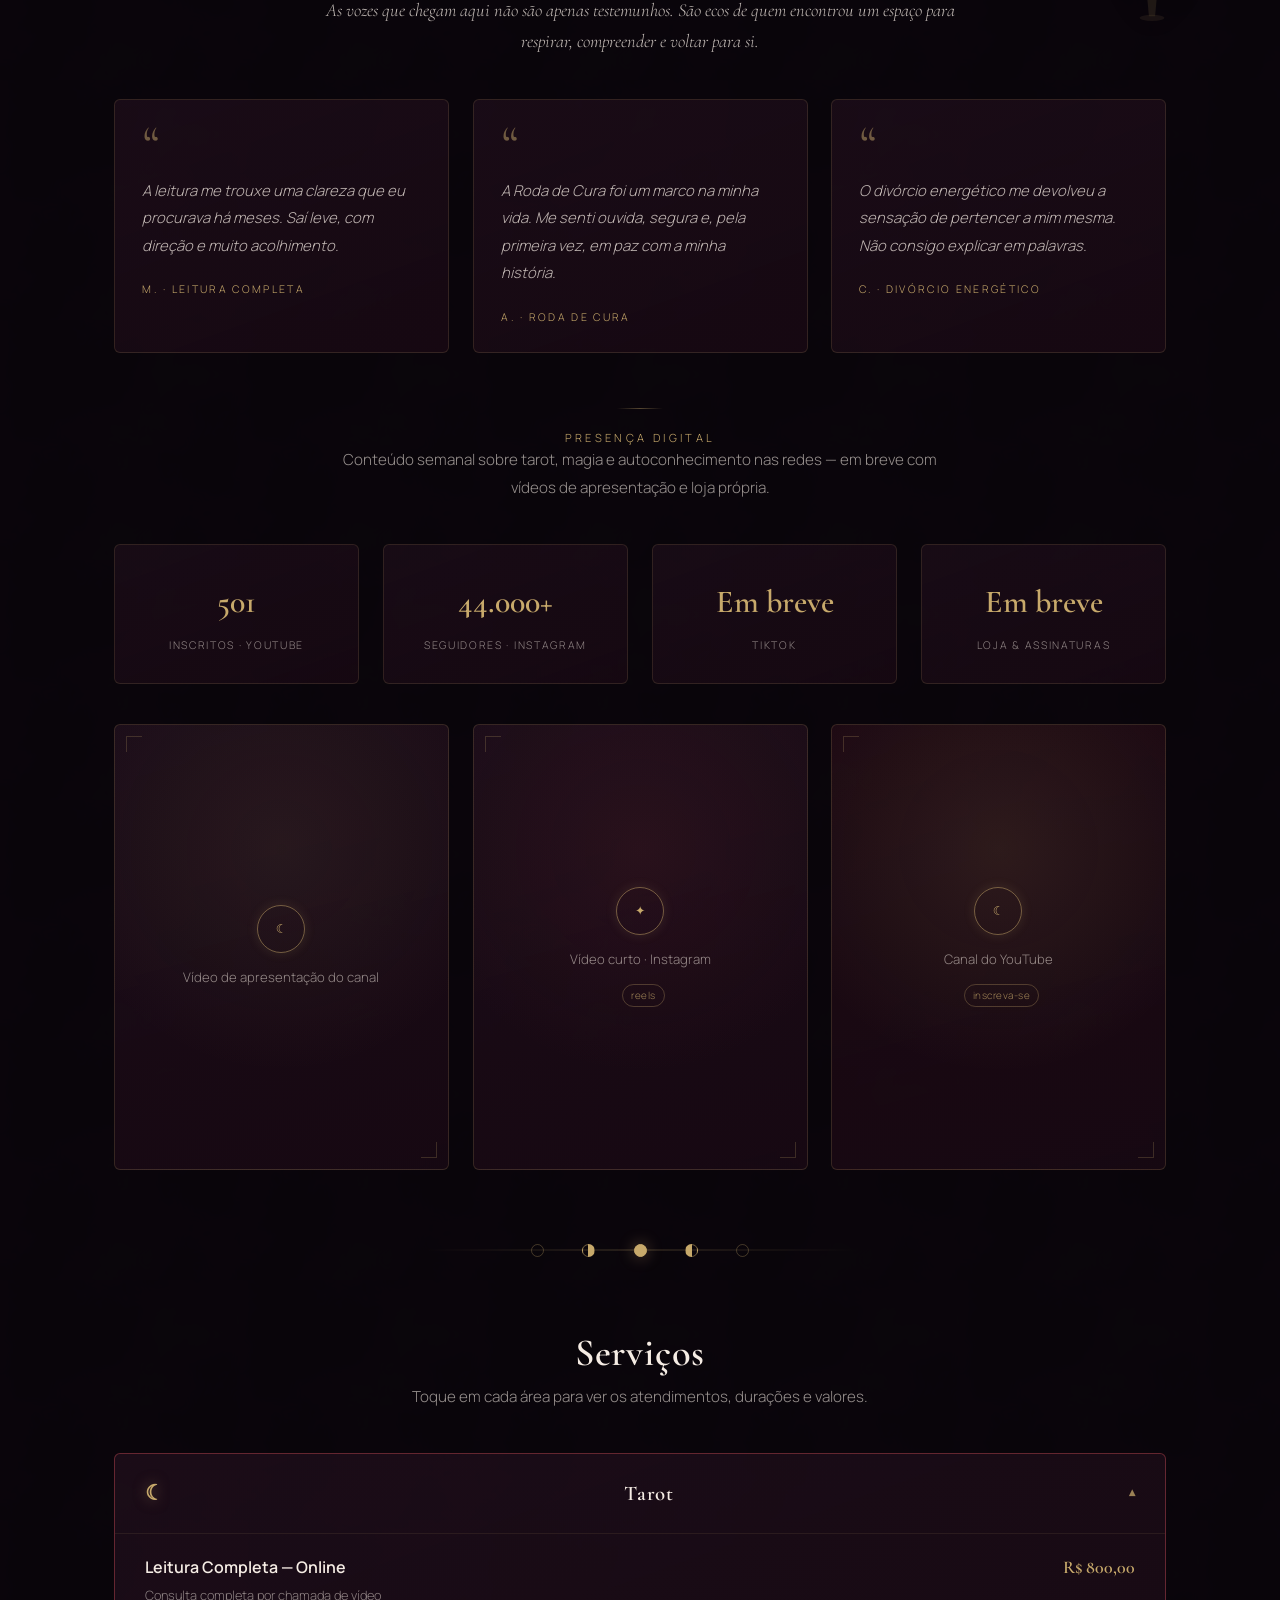
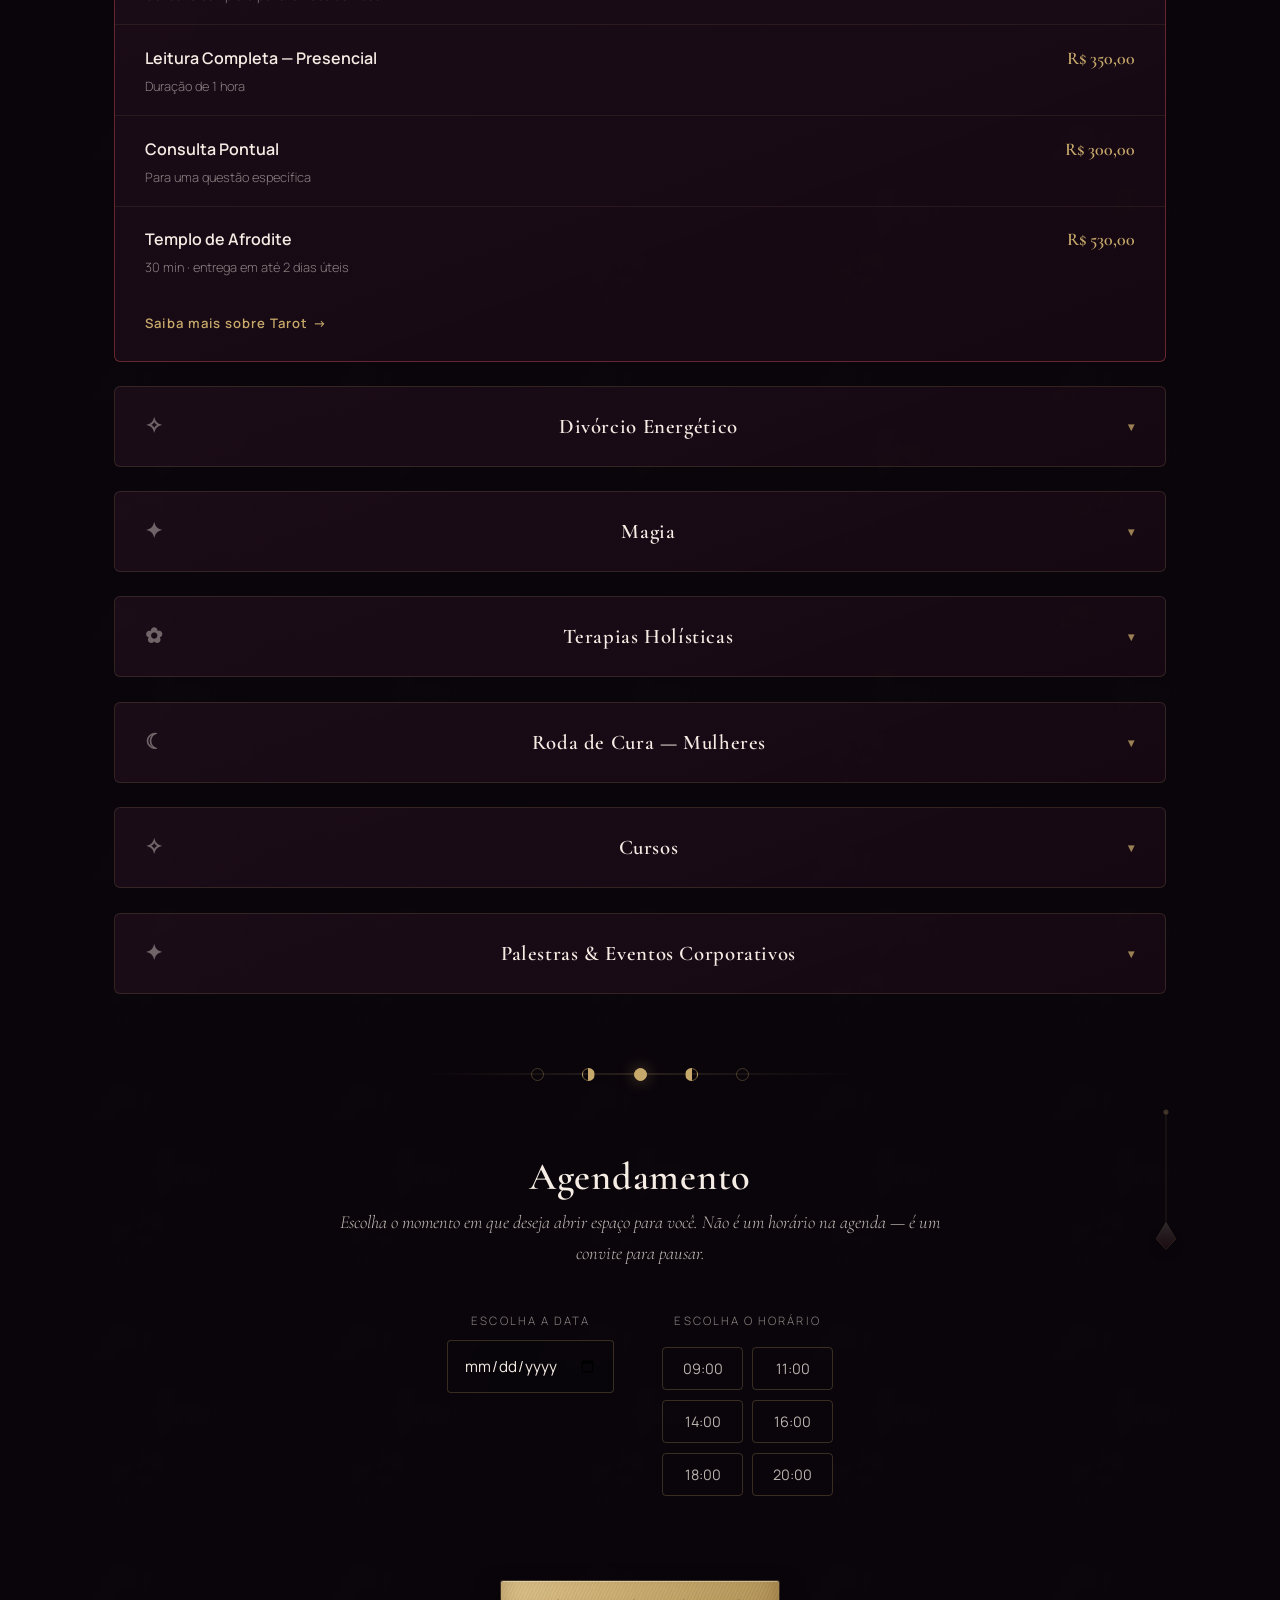
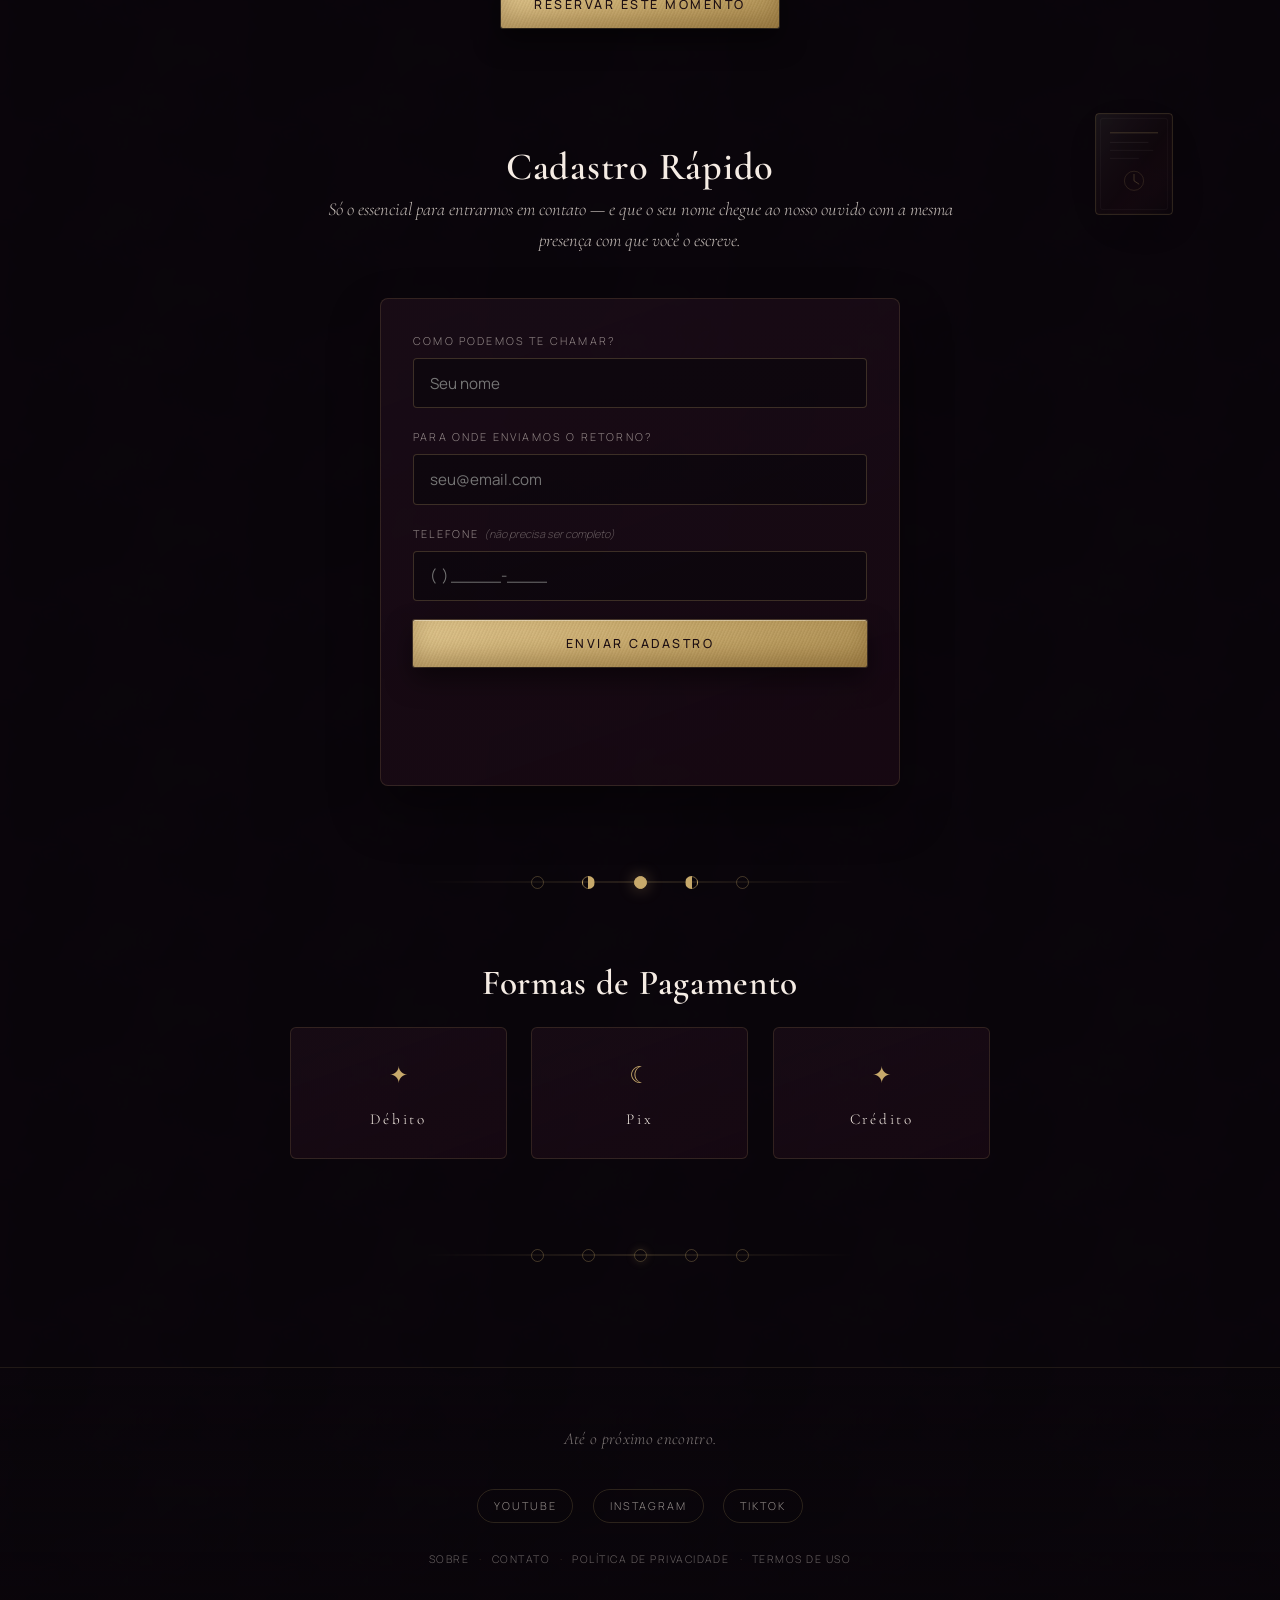
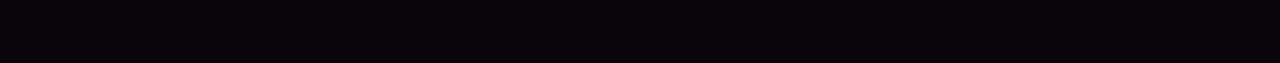
==== commit 08c41a5c: "bruxinha frontend v2" ====
--- a/index.html
+++ b/index.html
@@ -87,62 +87,6 @@
         </div>
       </div>
 
-      <!-- Cristal — corte lapidado, como uma joia sobre a mesa, não
-           um losango plano. Mais facetas, uma mesa superior cortada
-           e uma pequena garra dourada de engaste na base, ecoando
-           "dourado usado apenas em pequenos detalhes, como joias". -->
-      <svg class="cristal" viewBox="0 0 100 156">
-        <ellipse class="cristal-sombra" cx="50" cy="146" rx="30" ry="6"/>
-
-        <!-- corpo principal, oito facetas -->
-        <polygon points="50,10 62,26 50,34 38,26" fill="url(#cristal-mesa)" stroke="rgba(245,236,228,0.35)" stroke-width="0.5"/>
-        <polygon points="38,26 50,34 46,72 26,50" fill="url(#cristal-grad)" stroke="rgba(199,169,107,0.32)" stroke-width="0.5"/>
-        <polygon points="50,34 62,26 74,50 54,72" fill="url(#cristal-grad-b)" stroke="rgba(199,169,107,0.32)" stroke-width="0.5"/>
-        <polygon points="50,34 46,72 54,72" fill="rgba(245,236,228,0.16)"/>
-        <polygon points="26,50 46,72 40,118 20,84" fill="rgba(165,63,72,0.14)" stroke="rgba(199,169,107,0.2)" stroke-width="0.4"/>
-        <polygon points="74,50 80,84 60,118 54,72" fill="rgba(198,101,90,0.16)" stroke="rgba(199,169,107,0.2)" stroke-width="0.4"/>
-        <polygon points="46,72 54,72 60,118 40,118" fill="rgba(245,236,228,0.08)"/>
-        <polygon points="20,84 40,118 50,140 34,120" fill="rgba(165,63,72,0.18)"/>
-        <polygon points="80,84 60,118 50,140 66,120" fill="rgba(199,169,107,0.1)"/>
-        <polygon points="34,120 50,140 66,120 50,128" fill="rgba(245,236,228,0.14)"/>
-
-        <!-- núcleo de luz — o cristal parece aceso por dentro -->
-        <ellipse class="cristal-nucleo" cx="50" cy="66" rx="10" ry="20"/>
-
-        <!-- linhas de aresta, sutis -->
-        <line x1="50" y1="10" x2="50" y2="140" stroke="rgba(245,236,228,0.1)" stroke-width="0.5"/>
-        <line x1="26" y1="50" x2="20" y2="84" stroke="rgba(245,236,228,0.08)" stroke-width="0.5"/>
-        <line x1="74" y1="50" x2="80" y2="84" stroke="rgba(245,236,228,0.08)" stroke-width="0.5"/>
-
-        <!-- garra dourada de engaste, como um anel de joalheria -->
-        <g class="cristal-garras" fill="none" stroke="url(#garra-grad)" stroke-width="2" stroke-linecap="round">
-          <path d="M28 138 Q26 148 34 152"/>
-          <path d="M50 142 Q50 150 50 154"/>
-          <path d="M72 138 Q74 148 66 152"/>
-        </g>
-
-        <defs>
-          <linearGradient id="cristal-mesa" x1="0" y1="0" x2="0" y2="1">
-            <stop offset="0%" stop-color="rgba(245,236,228,0.5)"/>
-            <stop offset="100%" stop-color="rgba(199,169,107,0.22)"/>
-          </linearGradient>
-          <linearGradient id="cristal-grad" x1="0" y1="0" x2="0" y2="1">
-            <stop offset="0%" stop-color="rgba(245,236,228,0.34)"/>
-            <stop offset="55%" stop-color="rgba(198,101,90,0.2)"/>
-            <stop offset="100%" stop-color="rgba(165,63,72,0.3)"/>
-          </linearGradient>
-          <linearGradient id="cristal-grad-b" x1="0" y1="0" x2="0" y2="1">
-            <stop offset="0%" stop-color="rgba(245,236,228,0.26)"/>
-            <stop offset="55%" stop-color="rgba(199,169,107,0.2)"/>
-            <stop offset="100%" stop-color="rgba(165,63,72,0.26)"/>
-          </linearGradient>
-          <linearGradient id="garra-grad" x1="0" y1="0" x2="1" y2="1">
-            <stop offset="0%" stop-color="#e8d3a0"/>
-            <stop offset="100%" stop-color="#a5813f"/>
-          </linearGradient>
-        </defs>
-      </svg>
-
     </div>
     <div class="hero-text">
       <span class="badge">Tarot ✦ Magia ✦ Cura</span>
--- a/style.css
+++ b/style.css
@@ -776,56 +776,8 @@
   letter-spacing: 0.3em;
 }
 
-/* Cristal — respira lentamente */
-.cristal {
-  position: absolute;
-  right: 12%;
-  bottom: 4%;
-  width: 92px;
-  height: 148px;
-  z-index: 2;
-  filter: drop-shadow(0 16px 34px rgba(0, 0, 0, 0.55));
-  animation: respirar 13s ease-in-out infinite;
-}
-
-.cristal-sombra {
-  fill: rgba(0, 0, 0, 0.4);
-  filter: blur(2px);
-}
-
-/* núcleo — o cristal parece aceso por dentro, não só refletindo luz */
-.cristal-nucleo {
-  fill: rgba(245, 236, 228, 0.4);
-  filter: blur(7px);
-  mix-blend-mode: screen;
-  animation: nucleo-cristal 6.5s ease-in-out infinite;
-}
-
-@keyframes nucleo-cristal {
-  0%, 100% { opacity: 0.35; }
-  50%      { opacity: 0.75; }
-}
-
-.cristal-garras { opacity: 0.85; }
-
-/* reação à luz da vela — reflexos internos conforme a chama oscila */
-.cristal::after {
-  content: "";
-  position: absolute;
-  inset: 0;
-  background: linear-gradient(115deg, transparent 30%, rgba(199, 169, 107, 0.14) 48%, transparent 62%);
-  mix-blend-mode: screen;
-  animation: luz-cristal 9s ease-in-out infinite;
-  pointer-events: none;
-}
-
-@keyframes luz-cristal {
-  0%, 100% { opacity: 0.5; transform: translateX(-2px); }
-  50%      { opacity: 1;    transform: translateX(2px); }
-}
-
 /* Luz ambiente quente — sem objeto visível como fonte; só o
-   calor que continua banhando a carta e o cristal, como se
+   calor que continua banhando a carta, como se
    viesse de algo fora de quadro. */
 .luz-ambiente {
   position: absolute;
@@ -2524,7 +2476,6 @@
   .hero-ritual { height: 440px; }
   .carta-tarot { width: 140px; height: 214px; }
   .lua { width: 88px; height: 88px; }
-  .cristal { width: 74px; height: 119px; }
   .navbar nav { gap: 1rem; justify-content: center; width: 100%; }
 }
 
